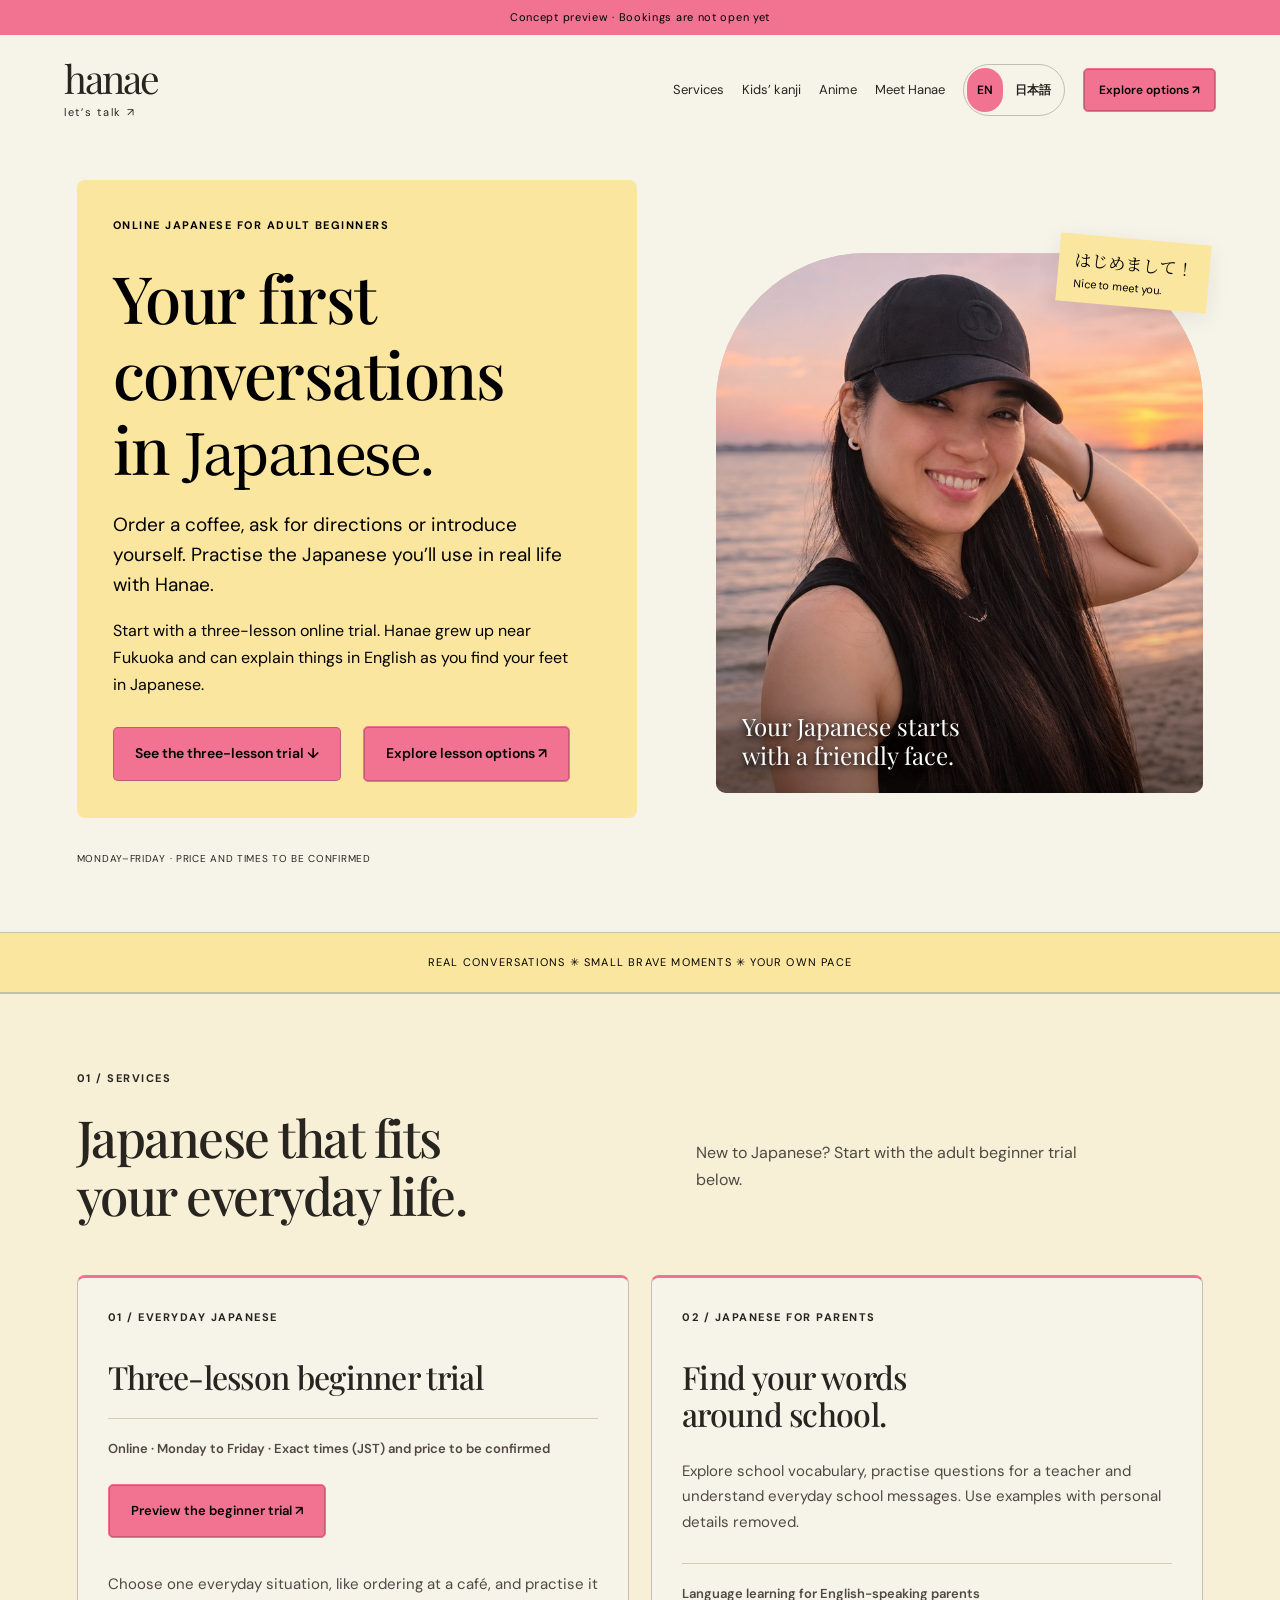
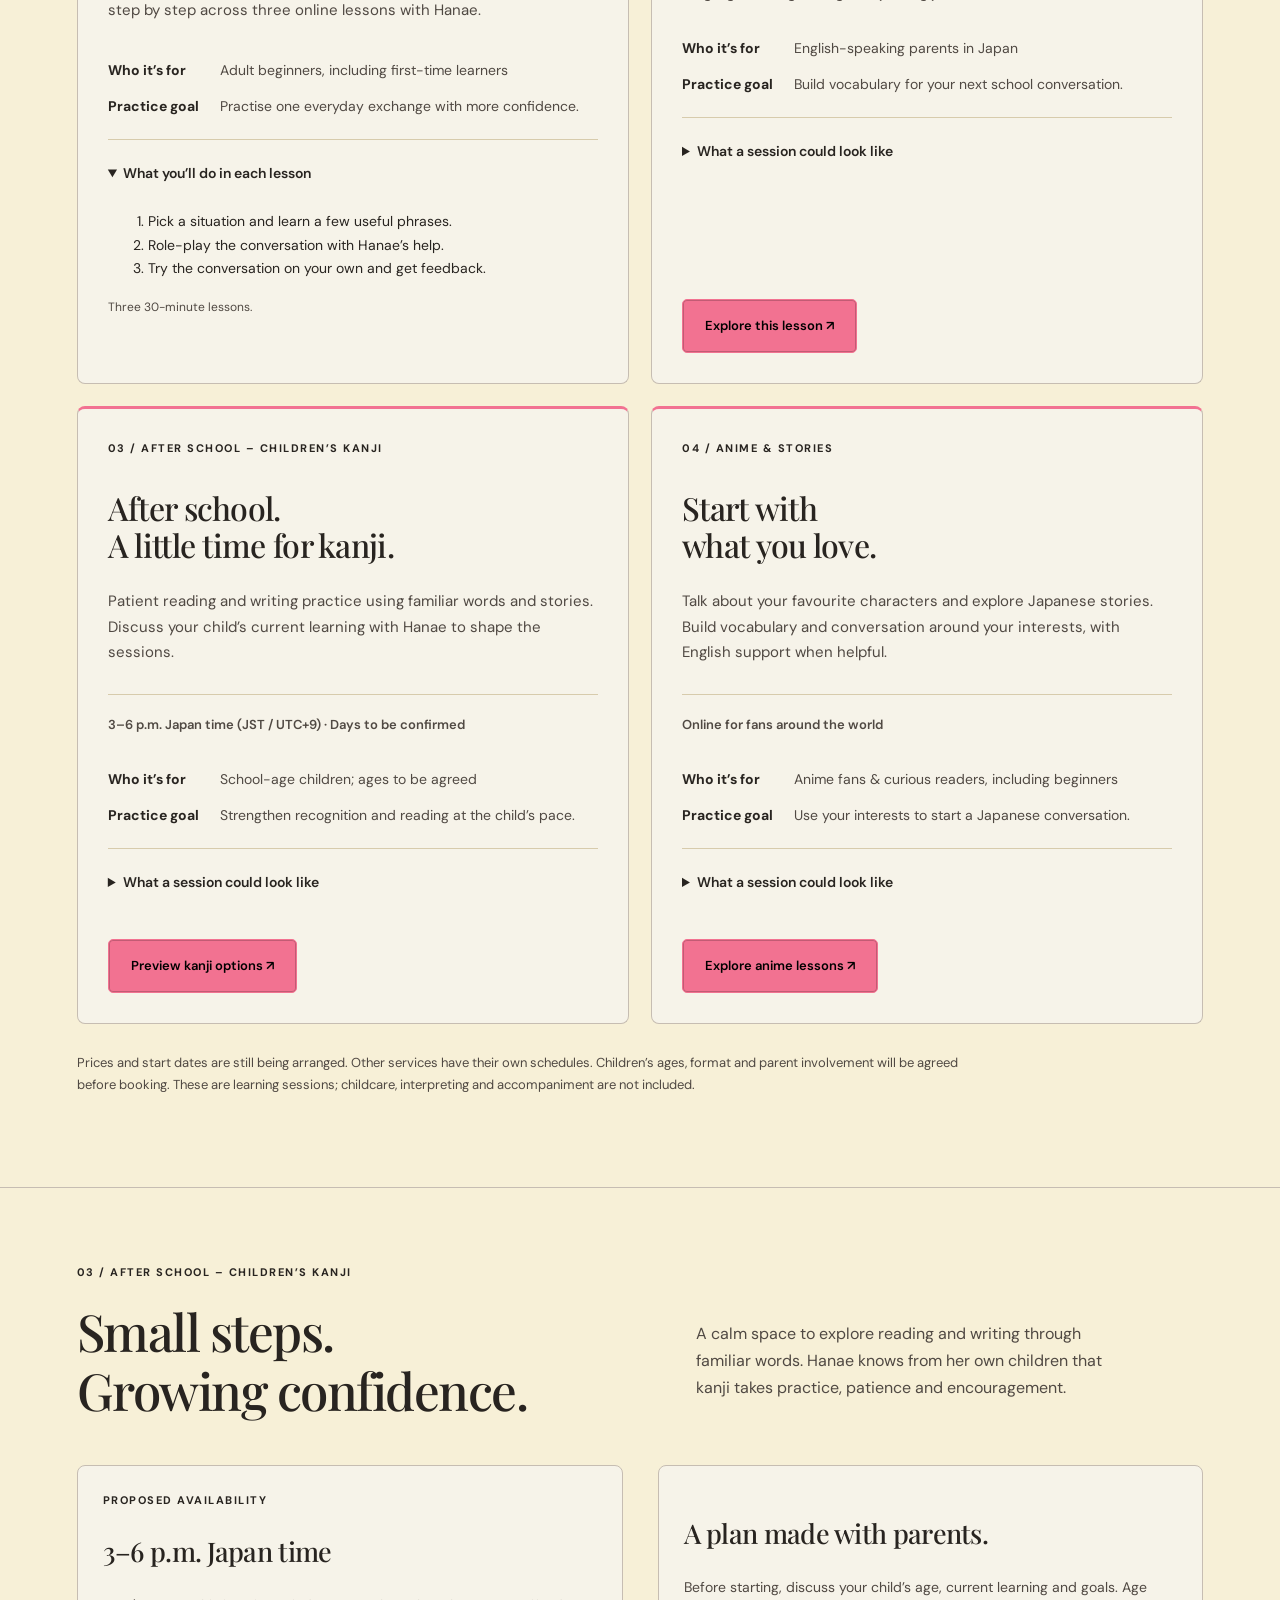
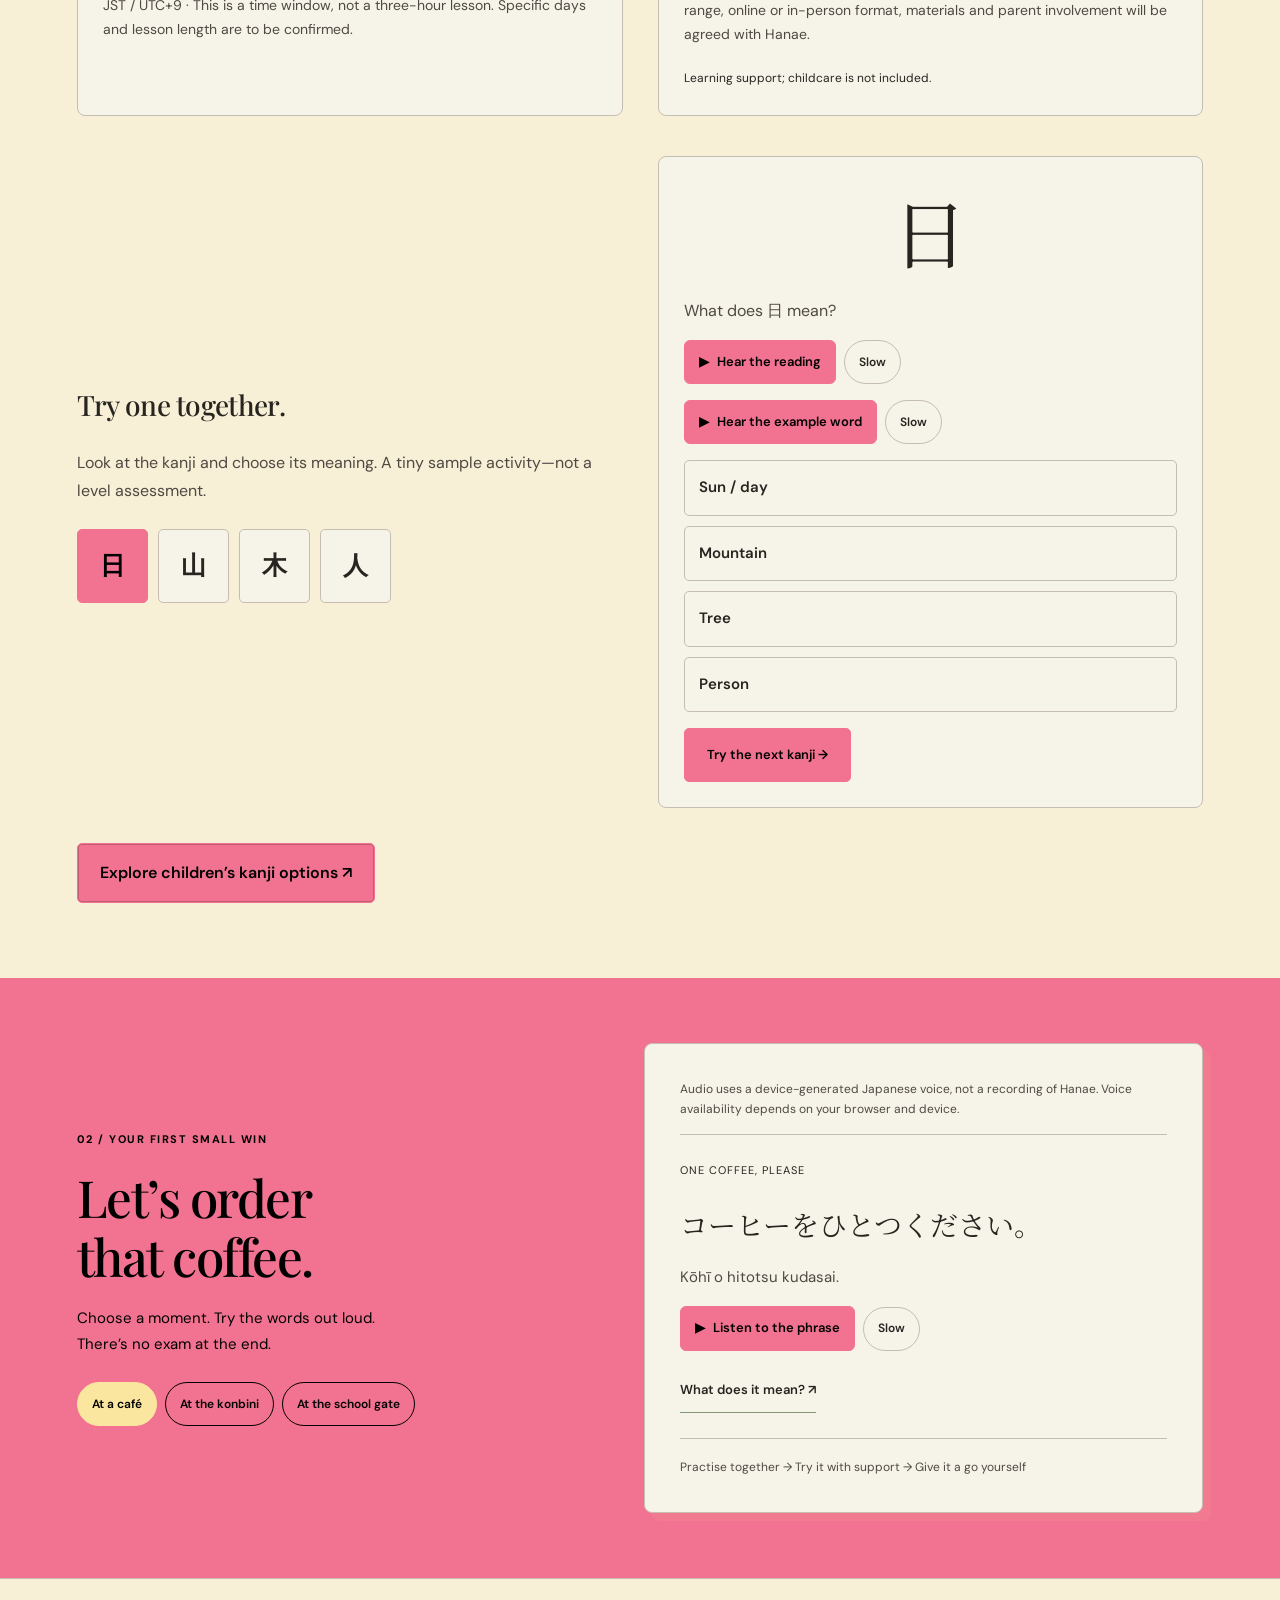
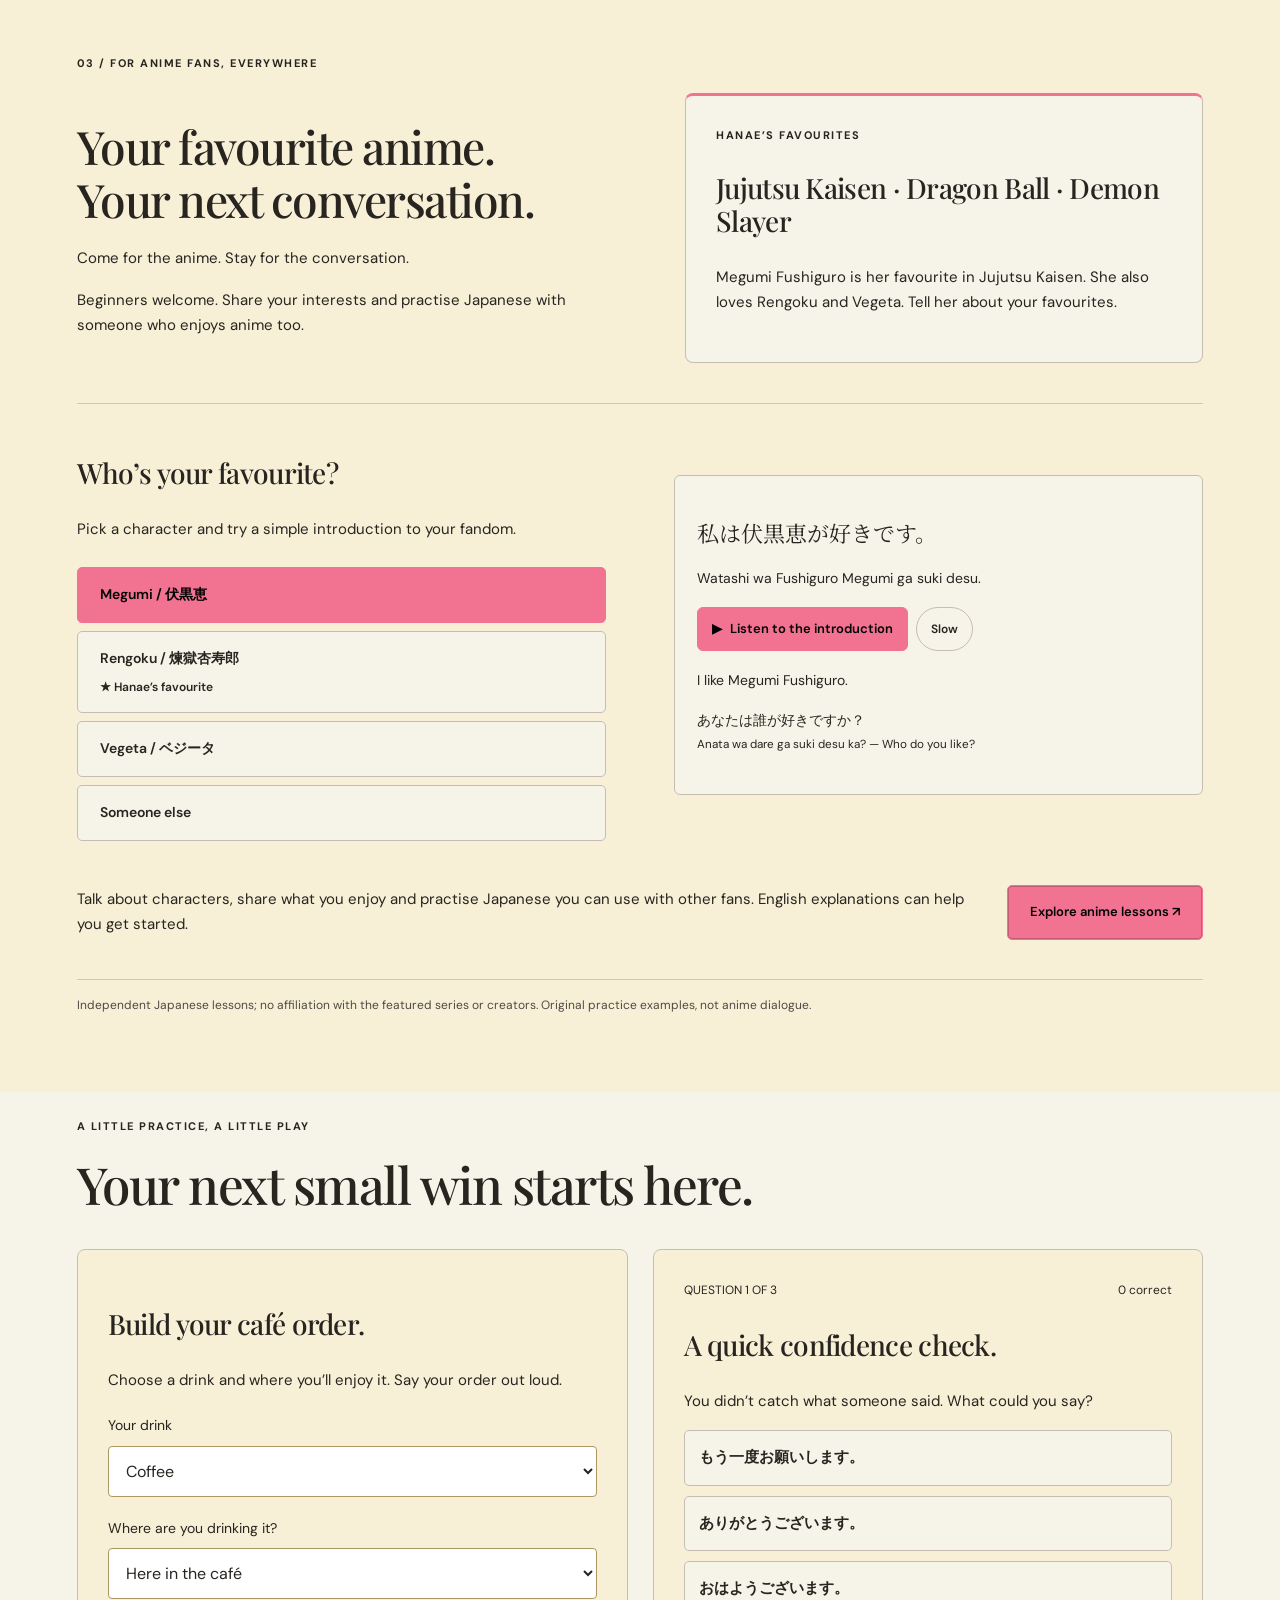
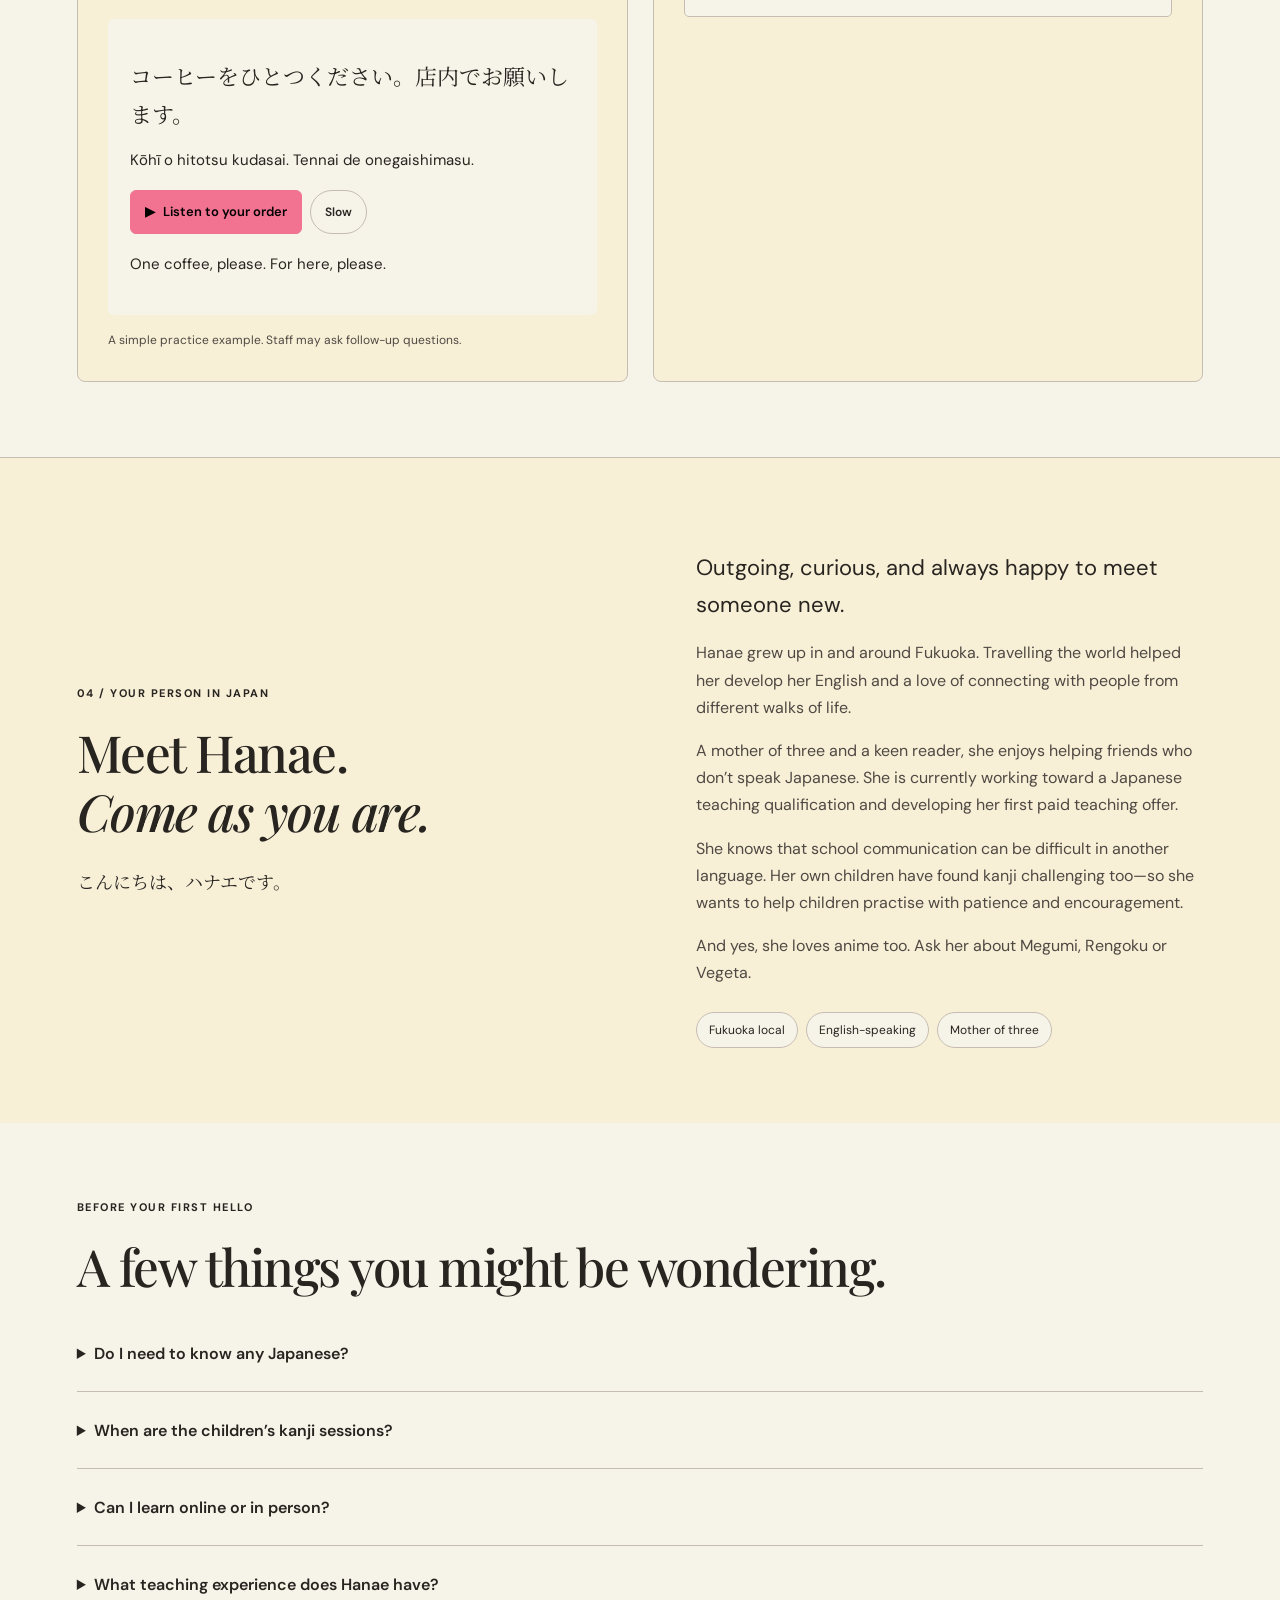
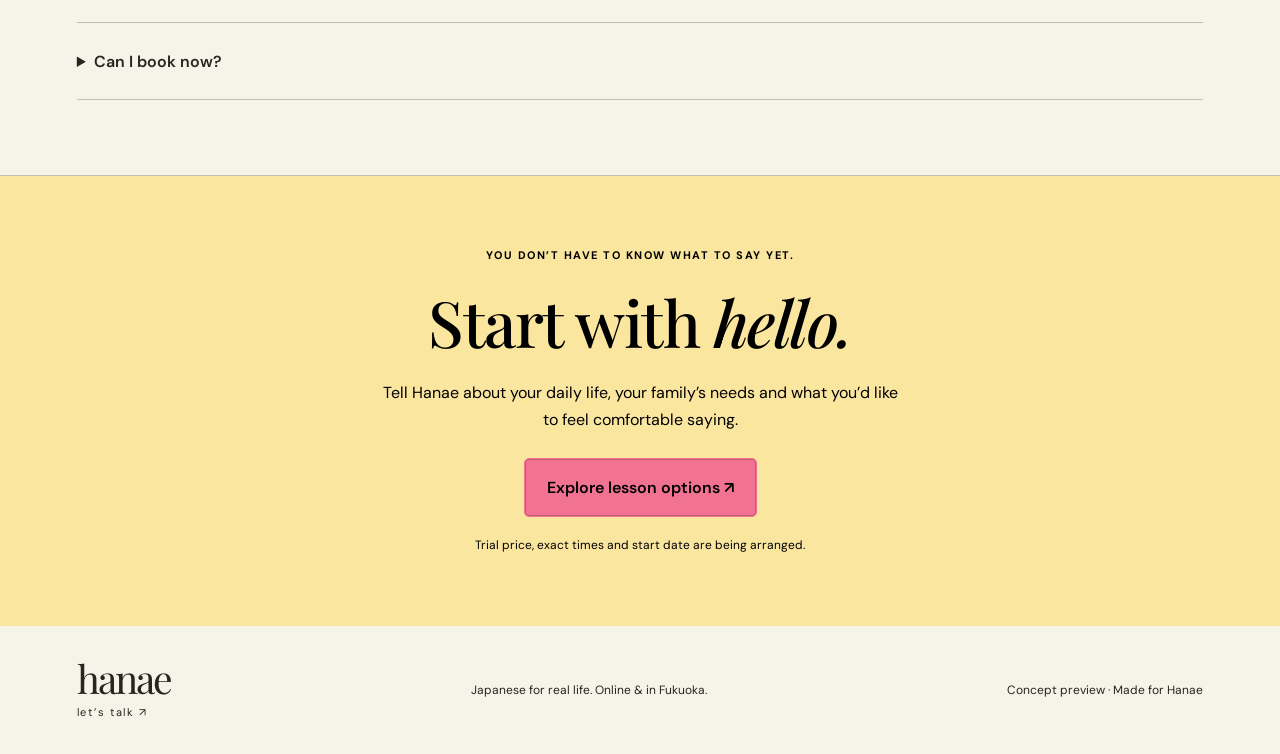
==== index.html @ d03d3067 "Apply Naples Yellow and Rose theme to homepage" ====
<!doctype html><html lang="en"><head><meta charset="UTF-8"><meta name="viewport" content="width=device-width,initial-scale=1"><meta name="description" content="Learn everyday Japanese online with Hanae. Start with a three-lesson trial for adult beginners, Monday to Friday."><title>Hanae, Let’s Talk — Japanese for real life</title><link rel="stylesheet" href="style.css?v=20261109-naples-rose"></head><body><a data-i18n="skip" href="#main" class="skip-link">Skip to content</a>
<div data-i18n="preview" class="preview">Concept preview · Bookings are not open yet</div>
<header id="top"><a class="brand" href="#">hanae<span>let’s talk ↗</span></a><nav aria-label="Main navigation"><button class="menu-toggle" id="menu-toggle" aria-expanded="false" aria-controls="mobile-menu"><span aria-hidden="true">☰</span><span data-i18n="menuLabel">Menu</span></button><a href="#services"><span data-i18n="navServices">Services</span></a><a href="#kanji"><span data-i18n="navKanji">Kids’ kanji</span></a><a href="#anime"><span data-i18n="menuAnime">Anime</span></a><a href="#meet"><span data-i18n="navMeet">Meet Hanae</span></a><div class="language-switch" role="group" aria-label="Website language / 表示言語"><button data-lang="en" lang="en" aria-pressed="true">EN</button><button data-lang="ja" lang="ja" aria-pressed="false">日本語</button></div><button class="small" data-meet><span data-i18n="helloButton">Say hello ↗</span></button></nav><nav id="mobile-menu" class="mobile-menu" aria-label="Mobile navigation / モバイルメニュー" hidden><a href="#services" data-i18n="navServices">Services</a><a href="#kanji" data-i18n="navKanji">Kids’ kanji</a><a href="#anime" data-i18n="menuAnime">Anime</a><a href="#meet" data-i18n="navMeet">Meet Hanae</a></nav></header>
<main id="main" tabindex="-1"><section class="hero"><div class="hero-copy"><div class="hero-panel"><div data-i18n="heroEyebrow" class="eyebrow">ONLINE JAPANESE FOR ADULT BEGINNERS</div><h1 data-i18n="heroTitle" >Your first conversations<br>in <em>Japanese.</em></h1><p data-i18n="heroLead" class="lead">Order a coffee, ask for directions or introduce yourself. Practise the Japanese you’ll use in real life with Hanae.</p><p data-i18n="heroBody" >Start with a three-lesson online trial. Hanae grew up near Fukuoka and can explain things in English as you find your feet in Japanese.</p><div class="actions"><a class="trial-link" href="#service-everyday" data-i18n="trialLink">See the three-lesson trial ↓</a><button data-meet><span data-i18n="meetButton">Meet Hanae ↗</span></button></div></div><div data-i18n="heroFoot" class="hero-foot">MONDAY–FRIDAY · PRICE AND TIMES TO BE CONFIRMED</div></div><div class="portrait"><img src="assets/hanae-portrait.jpg" width="750" height="1000" fetchpriority="high" decoding="async" alt="Hanae smiling on a beach at sunset"><span data-i18n="photoLabel" class="photo-label">Your Japanese starts<br>with a friendly face.</span><div class="hello">はじめまして！<small data-i18n="nice" >Nice to meet you.</small></div></div></section>
<div data-i18n="ribbon" class="ribbon">REAL CONVERSATIONS ✳ SMALL BRAVE MOMENTS ✳ YOUR OWN PACE</div>
<section class="section services" id="services"><div data-i18n="servicesEyebrow" class="eyebrow">01 / SERVICES</div><div class="section-top"><h2 data-i18n="servicesTitle" >Japanese that fits<br>your everyday life.</h2><p data-i18n="servicesIntro" >New to Japanese? Start with the adult beginner trial below.</p></div><div class="service-grid"><article class="service-card" id="service-everyday"><div data-i18n="everydayEy" class="eyebrow">01 / EVERYDAY JAPANESE</div><h3 data-i18n="everydayTitle" >Three-lesson beginner trial</h3><div data-i18n="everydayMeta" class="service-meta">Online · Monday to Friday · Exact times (JST) and price to be confirmed</div><button data-meet data-goal="Beginner trial"><span data-i18n="everydayCta">Preview the beginner trial ↗</span></button><p data-i18n="everydayBody" >Choose one everyday situation, like ordering at a café, and practise it step by step across three online lessons with Hanae.</p><dl class="service-facts"><div><dt><span data-i18n="whoLabeleveryday" >Who it’s for</span></dt><dd><span data-i18n="whoeveryday" >Adult beginners, including first-time learners</span></dd></div><div><dt><span data-i18n="outcomeLabeleveryday" >Practice goal</span></dt><dd><span data-i18n="outcomeeveryday" >Practise one everyday exchange with more confidence.</span></dd></div></dl><details class="session-details" open><summary data-i18n="sessionLabeleveryday" >What you’ll do in each lesson</summary><ol><li data-i18n="trialStep1">Pick a situation and learn a few useful phrases.</li><li data-i18n="trialStep2">Role-play the conversation with Hanae’s help.</li><li data-i18n="trialStep3">Try the conversation on your own and get feedback.</li></ol><small data-i18n="durationeveryday" >Three 30-minute lessons.</small></details></article><article class="service-card" id="service-family"><div data-i18n="familyEy" class="eyebrow">02 / JAPANESE FOR PARENTS</div><h3 data-i18n="familyTitle" >Find your words<br>around school.</h3><p data-i18n="familyBody" >Explore school vocabulary, practise questions for a teacher and understand everyday school messages. Use examples with personal details removed.</p><div data-i18n="familyMeta" class="service-meta">Language learning for English-speaking parents</div><dl class="service-facts"><div><dt><span data-i18n="whoLabelfamily" >Who it’s for</span></dt><dd><span data-i18n="whofamily" >English-speaking parents in Japan</span></dd></div><div><dt><span data-i18n="outcomeLabelfamily" >Practice goal</span></dt><dd><span data-i18n="outcomefamily" >Build vocabulary for your next school conversation.</span></dd></div></dl><details class="session-details"><summary data-i18n="sessionLabelfamily" >What a session could look like</summary><p data-i18n="sessionfamily" >Explore a sample school message, practise a question and check understanding.</p><small data-i18n="durationfamily" >Length, price and format: to be confirmed.</small></details><button data-meet data-goal="Japanese as a parent"><span data-i18n="familyCta">Explore this with Hanae ↗</span></button></article><article class="service-card" id="service-kanji"><div data-i18n="kanjiEy" class="eyebrow">03 / AFTER SCHOOL – CHILDREN’S KANJI</div><h3 data-i18n="kanjiTitle" >After school.<br>A little time for kanji.</h3><p data-i18n="kanjiBody" >Patient reading and writing practice using familiar words and stories. Discuss your child’s current learning with Hanae to shape the sessions.</p><div data-i18n="kanjiMeta" class="service-meta">3–6 p.m. Japan time (JST / UTC+9) · Days to be confirmed</div><dl class="service-facts"><div><dt><span data-i18n="whoLabelkanji" >Who it’s for</span></dt><dd><span data-i18n="whokanji" >School-age children; ages to be agreed</span></dd></div><div><dt><span data-i18n="outcomeLabelkanji" >Practice goal</span></dt><dd><span data-i18n="outcomekanji" >Strengthen recognition and reading at the child’s pace.</span></dd></div></dl><details class="session-details"><summary data-i18n="sessionLabelkanji" >What a session could look like</summary><p data-i18n="sessionkanji" >Read a familiar word, practise a kanji and use it in a short activity.</p><small data-i18n="durationkanji" >Length, price and format: to be confirmed.</small></details><button data-meet data-goal="Kanji & stories for my child"><span data-i18n="kanjiCta">Ask about kanji sessions ↗</span></button></article><article class="service-card" id="service-anime"><div data-i18n="serviceAnimeEy" class="eyebrow">04 / ANIME & STORIES</div><h3 data-i18n="serviceAnimeTitle" >Start with<br>what you love.</h3><p data-i18n="serviceAnimeBody" >Talk about your favourite characters and explore Japanese stories. Build vocabulary and conversation around your interests, with English support when helpful.</p><div data-i18n="animeMeta" class="service-meta">Online for fans around the world</div><dl class="service-facts"><div><dt><span data-i18n="whoLabelanime" >Who it’s for</span></dt><dd><span data-i18n="whoanime" >Anime fans & curious readers, including beginners</span></dd></div><div><dt><span data-i18n="outcomeLabelanime" >Practice goal</span></dt><dd><span data-i18n="outcomeanime" >Use your interests to start a Japanese conversation.</span></dd></div></dl><details class="session-details"><summary data-i18n="sessionLabelanime" >What a session could look like</summary><p data-i18n="sessionanime" >Introduce a favourite character, learn useful words and ask a fan a question.</p><small data-i18n="durationanime" >Length, price and format: to be confirmed.</small></details><button data-meet data-goal="Anime & fan conversations"><span data-i18n="serviceAnimeCta">Explore this with Hanae ↗</span></button></article></div><p data-i18n="serviceNote" class="family-note">Prices and start dates are still being arranged. Other services have their own schedules. Children’s ages, format and parent involvement will be agreed before booking. These are learning sessions; childcare, interpreting and accompaniment are not included.</p></section>
<section class="section kanji-section" id="kanji"><div data-i18n="kanjiEy" class="eyebrow">03 / AFTER SCHOOL – CHILDREN’S KANJI</div><div class="section-top"><h2 data-i18n="kanjiHeading" >Small steps.<br>Growing confidence.</h2><p data-i18n="kanjiIntro" >A calm space to explore reading and writing through familiar words. Hanae knows from her own children that kanji takes practice, patience and encouragement.</p></div><div class="kanji-info"><div><div data-i18n="kanjiTimeLabel" class="eyebrow">PROPOSED AVAILABILITY</div><h3 data-i18n="kanjiTime" >3–6 p.m. Japan time</h3><p data-i18n="kanjiTimeNote" >JST / UTC+9 · This is a time window, not a three-hour lesson. Specific days and lesson length are to be confirmed.</p></div><div><h3 data-i18n="parentTitle" >A plan made with parents.</h3><p data-i18n="parentBody" >Before starting, discuss your child’s age, current learning and goals. Age range, online or in-person format, materials and parent involvement will be agreed with Hanae.</p><small data-i18n="childcareNote" >Learning support; childcare is not included.</small></div></div><div class="kanji-game"><div><h3 data-i18n="kanjiTry" >Try one together.</h3><p data-i18n="kanjiTryBody" >Look at the kanji and choose its meaning. A tiny sample activity—not a level assessment.</p><div class="kanji-characters" role="group" aria-label="Choose a kanji / 漢字を選ぶ"><button data-kanji="0" aria-pressed="true" lang="ja">日</button><button data-kanji="1" aria-pressed="false" lang="ja">山</button><button data-kanji="2" aria-pressed="false" lang="ja">木</button><button data-kanji="3" aria-pressed="false" lang="ja">人</button></div></div><div class="kanji-challenge"><div id="kanji-symbol" lang="ja" aria-hidden="true">日</div><p id="kanji-prompt"></p><div class="audio-player" data-player="kanji"><div class="audio-actions"><button type="button" class="listen-button" data-speech="kanji" aria-pressed="false"><span aria-hidden="true">▶</span> <span data-i18n="listenkanji" >Hear the reading</span></button><button type="button" class="slow-button" data-slow="kanji" aria-pressed="false"><span data-i18n="slowkanji" >Slow</span></button></div><p class="audio-status" role="status" aria-live="polite"></p></div><div class="audio-player" data-player="example"><div class="audio-actions"><button type="button" class="listen-button" data-speech="example" aria-pressed="false"><span aria-hidden="true">▶</span> <span data-i18n="listenexample" >Hear the example word</span></button><button type="button" class="slow-button" data-slow="example" aria-pressed="false"><span data-i18n="slowexample" >Slow</span></button></div><p class="audio-status" role="status" aria-live="polite"></p></div><div id="kanji-options" class="quiz-options"></div><p id="kanji-feedback" role="status" aria-live="polite"></p><button id="kanji-next" type="button"></button></div></div><button data-meet data-goal="Kanji & stories for my child"><span data-i18n="kanjiExplore" >Explore children’s kanji options ↗</span></button></section><section class="practice" id="practice"><div><div data-i18n="practiceEy" class="eyebrow">02 / YOUR FIRST SMALL WIN</div><h2 data-i18n="practiceTitle" >Let’s order<br>that coffee.</h2><p data-i18n="practiceBody" >Choose a moment. Try the words out loud.<br>There’s no exam at the end.</p><div class="tabs" role="group" aria-label="Practice situation / 練習する場面"><button data-scene="coffee" class="active" aria-pressed="true"><span data-i18n="scenecoffee">At a café</span></button><button data-scene="store" class="" aria-pressed="false"><span data-i18n="scenestore">At the konbini</span></button><button data-scene="school" class="" aria-pressed="false"><span data-i18n="sceneschool">At the school gate</span></button></div></div><div class="phrase"><p data-i18n="audioNote" class="audio-note">Audio uses a device-generated Japanese voice, not a recording of Hanae. Voice availability depends on your browser and device.</p><span id="phrase-label" class="phrase-label"></span><p id="japanese" lang="ja"></p><p id="romaji"></p><div class="audio-player" data-player="phrase"><div class="audio-actions"><button type="button" class="listen-button" data-speech="phrase" aria-pressed="false"><span aria-hidden="true">▶</span> <span data-i18n="listenphrase" >Listen to the phrase</span></button><button type="button" class="slow-button" data-slow="phrase" aria-pressed="false"><span data-i18n="slowphrase" >Slow</span></button></div><p class="audio-status" role="status" aria-live="polite"></p></div><button id="reveal"></button><p id="translation" hidden></p><div data-i18n="practiceSteps" class="phrase-note">Practise together → Try it with support → Give it a go yourself</div></div></section>
<section class="section anime" id="anime"><div data-i18n="animeEy" class="eyebrow">03 / FOR ANIME FANS, EVERYWHERE</div><div class="anime-intro"><div><h2 data-i18n="animeTitle" >Your favourite anime.<br>Your next conversation.</h2><p data-i18n="animeLead" class="large">Come for the anime. Stay for the conversation.</p><p data-i18n="animeIntro" >Beginners welcome. Share your interests and practise Japanese with someone who enjoys anime too.</p></div><div class="anime-note"><div data-i18n="favesEy" class="eyebrow">HANAE’S FAVOURITES</div><h3 data-i18n="series" >Jujutsu Kaisen · Dragon Ball · Demon Slayer</h3><p data-i18n="favesBody" >Megumi Fushiguro is her favourite in Jujutsu Kaisen. She also loves Rengoku and Vegeta. Tell her about your favourites.</p></div></div><div class="anime-practice"><div><h3 data-i18n="who" >Who’s your favourite?</h3><p data-i18n="pick" >Pick a character and try a simple introduction to your fandom.</p><div class="choice-row" role="group" aria-label="Favourite character / 好きなキャラクター"><button data-character="megumi" aria-pressed="true"><span data-i18n="charmegumi">Megumi / 伏黒恵</span></button><button data-character="rengoku" aria-pressed="false"><span data-i18n="charrengoku">Rengoku / 煉獄杏寿郎</span><span data-i18n="badge" class="favourite-badge">★ Hanae’s favourite</span></button><button data-character="vegeta" aria-pressed="false"><span data-i18n="charvegeta">Vegeta / ベジータ</span></button><button data-character="other" aria-pressed="false"><span data-i18n="charother">Someone else</span></button></div></div><div class="order-output" aria-live="polite"><p id="fan-ja" lang="ja"></p><p id="fan-romaji"></p><div class="audio-player" data-player="fan"><div class="audio-actions"><button type="button" class="listen-button" data-speech="fan" aria-pressed="false"><span aria-hidden="true">▶</span> <span data-i18n="listenfan" >Listen to the introduction</span></button><button type="button" class="slow-button" data-slow="fan" aria-pressed="false"><span data-i18n="slowfan" >Slow</span></button></div><p class="audio-status" role="status" aria-live="polite"></p></div><p id="fan-en"></p><p data-i18n="fanQuestion" >あなたは誰が好きですか？<br><small>Anata wa dare ga suki desu ka? — Who do you like?</small></p></div></div><div class="anime-bottom"><p data-i18n="animeBody" >Talk about characters, share what you enjoy and practise Japanese you can use with other fans. English explanations can help you get started.</p><button data-meet data-goal="Anime & fan conversations"><span data-i18n="animeCta">Talk anime with Hanae ↗</span></button></div><small data-i18n="animeNote" class="anime-disclaimer">Independent Japanese lessons; no affiliation with the featured series or creators. Original practice examples, not anime dialogue.</small></section>
<section class="section playground"><div data-i18n="playEy" class="eyebrow">A LITTLE PRACTICE, A LITTLE PLAY</div><h2 data-i18n="playTitle" >Your next small win starts here.</h2><div class="format-grid"><article><h3 data-i18n="orderTitle" >Build your café order.</h3><p data-i18n="orderBody" >Choose a drink and where you’ll enjoy it. Say your order out loud.</p><label><span data-i18n="drinkLabel">Your drink</span><select id="drink"><option value="coffee" data-i18n="coffee">Coffee</option><option value="tea" data-i18n="tea">Black tea</option></select></label><label><span data-i18n="placeLabel">Where are you drinking it?</span><select id="place"><option value="here" data-i18n="here">Here in the café</option><option value="away" data-i18n="away">Taking it with me</option></select></label><div class="order-output" aria-live="polite"><p id="order-ja" lang="ja"></p><p id="order-romaji"></p><div class="audio-player" data-player="order"><div class="audio-actions"><button type="button" class="listen-button" data-speech="order" aria-pressed="false"><span aria-hidden="true">▶</span> <span data-i18n="listenorder" >Listen to your order</span></button><button type="button" class="slow-button" data-slow="order" aria-pressed="false"><span data-i18n="sloworder" >Slow</span></button></div><p class="audio-status" role="status" aria-live="polite"></p></div><p id="order-en"></p></div><small data-i18n="orderNote" >A simple practice example. Staff may ask follow-up questions.</small></article><article><div class="quiz-top"><span id="quiz-progress"></span><span id="quiz-score"></span></div><h3 data-i18n="quizTitle" >A quick confidence check.</h3><p id="quiz-question"></p><div id="quiz-options" class="quiz-options"></div><p id="quiz-feedback" aria-live="polite"></p><div id="quiz-audio" hidden><div class="audio-player" data-player="quiz"><div class="audio-actions"><button type="button" class="listen-button" data-speech="quiz" aria-pressed="false"><span aria-hidden="true">▶</span> <span data-i18n="listenquiz" >Listen to the answer</span></button><button type="button" class="slow-button" data-slow="quiz" aria-pressed="false"><span data-i18n="slowquiz" >Slow</span></button></div><p class="audio-status" role="status" aria-live="polite"></p></div></div><button id="quiz-next" hidden></button></article></div></section>
<section class="section about" id="meet"><div><div data-i18n="aboutEy" class="eyebrow">04 / YOUR PERSON IN JAPAN</div><h2 data-i18n="aboutTitle" >Meet Hanae.<br><em>Come as you are.</em></h2><span class="signature">こんにちは、ハナエです。</span></div><div><p data-i18n="aboutLead" class="large">Outgoing, curious, and always happy to meet someone new.</p><p data-i18n="about1" >Hanae grew up in and around Fukuoka. Travelling the world helped her develop her English and a love of connecting with people from different walks of life.</p><p data-i18n="about2" >A mother of three and a keen reader, she enjoys helping friends who don’t speak Japanese. She is currently working toward a Japanese teaching qualification and developing her first paid teaching offer.</p><p data-i18n="about3" >She knows that school communication can be difficult in another language. Her own children have found kanji challenging too—so she wants to help children practise with patience and encouragement.</p><p data-i18n="about4" >And yes, she loves anime too. Ask her about Megumi, Rengoku or Vegeta.</p><div class="about-tags"><span data-i18n="local" >Fukuoka local</span><span data-i18n="english" >English-speaking</span><span data-i18n="mother" >Mother of three</span></div></div></section>
<section class="section faq"><div data-i18n="faqEy" class="eyebrow">BEFORE YOUR FIRST HELLO</div><h2 data-i18n="faqTitle" >A few things you might be wondering.</h2><details><summary data-i18n="faqQ0" >Do I need to know any Japanese?</summary><p data-i18n="faqA0" >Beginner sessions start with simple, useful phrases. Tell Hanae where you’re starting during your introduction.</p></details><details><summary data-i18n="faqQ1" >When are the children’s kanji sessions?</summary><p data-i18n="faqA1" >The planned time window is 3–6 p.m. Japan time (JST / UTC+9). This is an availability window, not a three-hour lesson. Days, session lengths, ages, format and parent involvement will be confirmed before booking.</p></details><details><summary data-i18n="faqQ2" >Can I learn online or in person?</summary><p data-i18n="faqA2" >Online lessons and in-person practice in Fukuoka are part of the offer being developed. Locations and service-specific formats are to be agreed.</p></details><details><summary data-i18n="faqQ3" >What teaching experience does Hanae have?</summary><p data-i18n="faqA3" >Hanae informally helps friends learn Japanese and is studying toward a Japanese teaching qualification. She is preparing her first paid teaching offer.</p></details><details><summary data-i18n="faqQ4" >Can I book now?</summary><p data-i18n="faqA4" >This is a concept preview. Prices and start dates are not final. Introduction buttons demonstrate the flow without sending a message or booking.</p></details></section><section class="final-cta"><div data-i18n="ctaEy" class="eyebrow">YOU DON’T HAVE TO KNOW WHAT TO SAY YET.</div><h2 data-i18n="ctaTitle" >Start with <em>hello.</em></h2><p data-i18n="ctaBody" >Tell Hanae about your daily life, your family’s needs and what you’d like to feel comfortable saying.</p><button data-meet><span data-i18n="ctaMeet">Let’s meet Hanae ↗</span></button><small data-i18n="ctaNote" >Trial price, exact times and start date are being arranged.</small></section></main><footer><a class="brand" href="#">hanae<span>let’s talk ↗</span></a><p data-i18n="footerBody" >Japanese for real life. Online & in Fukuoka.</p><span data-i18n="footerNote" >Concept preview · Made for Hanae</span></footer><a class="back-top" href="#top" hidden><span data-i18n="backTop" >↑ Back to top</span></a>
<dialog id="booking"><button id="close" aria-label="Close / 閉じる">×</button><div data-i18n="bookingEy" class="eyebrow">A FIRST HELLO</div><h2 data-i18n="bookingTitle" >Meet Hanae.</h2><p data-i18n="bookingBody" >This is a preview of the introduction flow. No booking or message will be sent.</p><form id="intro"><label><span data-i18n="modeLabel">How would you like to meet?</span><select id="mode"><option value="Online" data-i18n="online">Online</option><option value="In Fukuoka" data-i18n="fukuoka">In Fukuoka</option></select></label><label><span data-i18n="goalLabel">What brings you here?</span><select id="goal"><option value="Beginner trial" data-i18n="goalTrial">Three-lesson beginner trial</option><option value="Everyday life in Japan" data-i18n="goal0">Everyday life in Japan</option><option value="Japanese as a parent" data-i18n="goal1">Japanese as a parent</option><option value="Kanji &amp; stories for my child" data-i18n="goal2">Kanji &amp; stories for my child</option><option value="A trip to Japan" data-i18n="goal3">A trip to Japan</option><option value="Anime &amp; fan conversations" data-i18n="goal4">Anime &amp; fan conversations</option><option value="Something else" data-i18n="goal5">Something else</option></select></label><p data-i18n="trialBooking" id="trial-booking-note" hidden>Three 30-minute online lessons, Monday to Friday. Exact times (JST) and price to be confirmed.</p><p data-i18n="kanjiBooking" id="kanji-booking-note" hidden>Children’s kanji: 3–6 p.m. Japan time. Days and session arrangements to be confirmed.</p><button type="submit"><span data-i18n="submit">Preview my introduction ↗</span></button></form><div id="result" hidden role="status"></div><small data-i18n="bookingNote" >Bookings will open after Hanae confirms the details and availability.</small></dialog><script src="app.js?v=20261109-ja-trial-heading"></script></body></html>
---- style.css ----
@import url('https://fonts.googleapis.com/css2?family=DM+Sans:wght@400;500;600;700&family=Noto+Serif+JP:wght@500&family=Playfair+Display:ital,wght@0,500;0,600;1,500&display=swap');
:root{--cream:#fffdf7;--ink:#2d2c26;--green:#4b432a;--lime:#f4df94;--line:#ddd5c0;--muted:#615d50}*{box-sizing:border-box}html{scroll-behavior:smooth;scroll-padding-top:30px}body{margin:0;background:var(--cream);color:var(--ink);font:16px/1.7 'DM Sans',sans-serif}a{color:inherit;text-decoration:none}button,select{font:inherit}button,a,select{-webkit-tap-highlight-color:transparent}button{cursor:pointer;border:0;background:var(--green);color:#fff;padding:15px 22px;border-radius:5px;font-weight:600;min-height:44px}button:hover{filter:brightness(1.08)}button:disabled{cursor:default;filter:none}button:focus-visible,a:focus-visible,select:focus-visible,summary:focus-visible,[tabindex]:focus-visible{outline:3px solid #8b5315;outline-offset:5px}.skip-link{position:fixed;top:8px;left:10px;background:var(--green);color:#fff;padding:12px 18px;z-index:100;transform:translateY(-150%)}.skip-link:focus{transform:none}.preview{text-align:center;font-size:11px;background:var(--green);color:var(--cream);padding:8px 12px;letter-spacing:.5px}header{max-width:1400px;margin:auto;padding:26px 5%;display:flex;align-items:center;justify-content:space-between;gap:24px}.brand{font-family:'Playfair Display',serif;font-size:39px;line-height:.9;letter-spacing:-2px;flex-shrink:0}.brand span{display:block;font:11px 'DM Sans',sans-serif;letter-spacing:1.7px;margin-top:9px}nav{display:flex;align-items:center;gap:18px;font-size:13px}nav>a{padding:10px 0}header a[aria-current=location]{color:var(--green);text-decoration:underline;text-underline-offset:7px;text-decoration-thickness:2px}.small{font-size:12px;padding:10px 15px}.language-switch{display:flex;gap:2px;border:1px solid #b5a67b;border-radius:30px;padding:3px;flex-shrink:0}.language-switch button{background:transparent;color:var(--ink);border-radius:24px;font-size:12px;padding:8px 10px}.language-switch button[aria-pressed=true]{background:var(--green);color:white}.menu-toggle,.mobile-menu{display:none}.mobile-menu[hidden],[hidden]{display:none!important}.hero{max-width:1400px;margin:auto;padding:35px 6% 65px;display:grid;grid-template-columns:1.15fr 1fr;gap:7%;align-items:center}.eyebrow{font-size:11px;font-weight:700;letter-spacing:1.5px}h1,h2,h3{font-family:'Playfair Display',serif;font-weight:500;line-height:1.15;letter-spacing:-1.5px}h1{font-size:clamp(44px,5.1vw,76px);margin:25px 0}h1 em{font-family:'Noto Serif JP',serif;font-style:normal;font-size:.87em}h2{font-size:clamp(36px,4vw,54px);margin:20px 0}h3{font-size:28px;letter-spacing:-.7px}p{margin:16px 0}.hero-panel>p{max-width:460px;color:var(--muted)}.hero-copy .lead{font-size:19px;color:var(--ink);line-height:1.6}.actions{display:flex;flex-wrap:wrap;align-items:center;gap:22px;margin:28px 0}.actions button{font-size:14px}.actions a{font-size:13px;border-bottom:1px solid #a08b51;padding:10px 0}.hero-foot{font-size:10px;letter-spacing:.7px;margin-top:32px}.portrait{height:540px;position:relative;border-radius:150px 150px 10px 10px;background:#c9c6b8}.portrait img{width:100%;height:100%;object-fit:cover;object-position:center 44%;border-radius:inherit}.photo-label{position:absolute;bottom:24px;left:26px;right:15px;color:white;font:24px/1.2 'Playfair Display',serif;text-shadow:0 2px 6px #000,0 0 16px #0009}.portrait:after{content:'';position:absolute;inset:65% 0 0;border-radius:0 0 10px 10px;background:linear-gradient(transparent,#0006);pointer-events:none}.photo-label{z-index:1}.portrait .hello{position:absolute;z-index:2;top:60%;right:12px;background:var(--lime);padding:12px 16px;transform:rotate(-3deg);font:17px 'Noto Serif JP',serif;box-shadow:0 5px 15px #302c2012}.hello small{display:block;font:11px 'DM Sans',sans-serif;margin-top:5px}.ribbon{text-align:center;background:var(--lime);padding:20px 5%;font-size:11px;letter-spacing:1.2px}.section{max-width:1400px;padding:75px 6%;margin:auto}.section-top{display:grid;grid-template-columns:1fr 1fr;gap:10%;align-items:center}.section-top>p{max-width:430px;color:var(--muted)}.service-grid{display:grid;grid-template-columns:1fr 1fr;gap:22px;margin-top:30px}.service-card{padding:30px;background:#f5f0df;border-radius:8px;display:flex;flex-direction:column;align-items:flex-start}.service-card>p{font-size:15px;color:var(--muted)}.service-card h3{font-size:32px;margin-bottom:10px}.service-meta{font-size:13px;font-weight:600;line-height:1.8;border-top:1px solid #d7cbac;padding-top:18px;margin:12px 0;width:100%}.service-card>button{font-size:13px;margin-top:auto}.service-facts{font-size:14px;margin:8px 0 20px;width:100%}.service-facts>div{display:grid;grid-template-columns:100px 1fr;gap:12px;margin-top:12px}.service-facts dt{font-weight:700}.service-facts dd{margin:0;color:var(--muted)}.session-details{width:100%;border-top:1px solid #d7cbac;padding:12px 0;margin-bottom:22px;font-size:14px}.session-details p{color:var(--muted)}summary{cursor:pointer;min-height:44px;align-content:center;font-weight:600}.session-details small{font-size:12px;color:var(--muted)}#service-kanji{border:1px solid #b49a56;background:#f6edcc}.family-note{font-size:13px;color:var(--muted);max-width:900px;margin-top:28px}.kanji-section{background:#f5f0df;border-top:1px solid var(--line)}.kanji-info{display:grid;grid-template-columns:1fr 1fr;gap:35px;margin:25px 0 40px}.kanji-info>div{padding:25px;background:var(--cream);border-radius:8px}.kanji-info p{font-size:14px;color:var(--muted)}.kanji-info h3{font-size:27px}.kanji-info small{font-size:12px}.kanji-game{display:grid;grid-template-columns:1fr 1fr;gap:35px;align-items:center;margin-bottom:35px}.kanji-game p{color:var(--muted)}.kanji-characters{display:flex;flex-wrap:wrap;gap:10px;margin-top:25px}.kanji-characters button{background:var(--cream);color:var(--ink);border:1px solid #ad9761;font-size:25px;min-width:60px}.kanji-characters button[aria-pressed=true]{background:var(--green);color:white}.kanji-challenge{padding:25px;background:var(--cream);border-radius:8px}#kanji-symbol{font:76px/1.3 'Noto Serif JP',serif;text-align:center}#kanji-feedback{font-size:14px}#kanji-next{font-size:13px}.practice{background:var(--green);color:var(--cream);padding:65px max(6%,calc((100vw - 1232px)/2));display:grid;grid-template-columns:1fr 1.2fr;gap:9%;align-items:center}.practice p{color:#e0e7dc;font-size:15px}.tabs{display:flex;flex-wrap:wrap;gap:8px;margin-top:25px}.tabs button{font-size:12px;padding:10px 14px;border:1px solid #c4b484;border-radius:30px}.tabs .active{background:var(--lime);color:var(--ink);border-color:var(--lime)}.phrase{background:var(--cream);color:var(--ink);padding:35px;border-radius:8px;box-shadow:9px 9px 0 #ffffff13}.phrase-label{font-size:11px;letter-spacing:1px}.phrase #japanese{font-family:'Noto Serif JP',serif;font-size:28px;color:var(--ink);line-height:1.8;margin-bottom:8px}.phrase #romaji{color:var(--muted)}.phrase button{background:transparent;color:var(--ink);padding:10px 0;border-bottom:1px solid #a08b51;font-size:13px}.phrase #translation{color:var(--ink)}.phrase-note{font-size:12px;border-top:1px solid var(--line);margin-top:25px;padding-top:18px;color:var(--muted)}.anime{background:#f5f0df;border-radius:14px;max-width:1232px;margin:60px auto}.anime-intro{display:grid;grid-template-columns:1fr 1fr;gap:8%;align-items:center;margin-top:20px}.anime h2{font-size:clamp(32px,3.6vw,50px)}.large{font-size:22px}.anime-note{background:var(--cream);padding:30px;border-radius:8px;border-top:5px solid #bd933b}.anime p{font-size:15px}.anime-practice{display:grid;grid-template-columns:1fr 1fr;gap:6%;margin-top:40px;border-top:1px solid #d5c8a5;padding-top:25px;align-items:center}.anime-practice .choice-row{display:grid;gap:8px;margin-top:25px}.choice-row button{background:var(--cream);color:var(--ink);border:1px solid #ad9761;text-align:left;font-size:14px}.choice-row button[aria-pressed=true]{background:var(--green);color:white}.favourite-badge{display:block;font-size:12px;margin-top:6px}.choice-row button[aria-pressed=true] .favourite-badge{color:var(--lime)}.order-output{background:var(--cream);padding:22px;border-radius:6px}.order-output p:first-child{font-family:'Noto Serif JP',serif;font-size:22px;color:var(--ink)}.order-output p{font-size:14px}.anime-bottom{display:flex;gap:30px;align-items:center;justify-content:space-between;margin-top:30px}.anime-bottom button{flex-shrink:0;font-size:13px}.anime-disclaimer{display:block;font-size:12px;line-height:1.8;color:var(--muted);border-top:1px solid #d5c8a5;margin-top:25px;padding-top:15px}.playground{padding-top:25px}.format-grid{display:grid;grid-template-columns:1fr 1fr;gap:25px;margin-top:35px}.format-grid article{background:#f5f0df;padding:30px;border-radius:8px}.format-grid p{font-size:15px}.format-grid small{display:block;font-size:12px;color:var(--muted);margin-top:15px}.quiz-top{display:flex;justify-content:space-between;font-size:12px}.quiz-options{display:grid;gap:10px}.quiz-options button{background:var(--cream);border:1px solid #ad9761;text-align:left;padding:14px;color:var(--ink);font-size:15px}.quiz-options button.correct{background:var(--lime);border-color:#8b7033}.quiz-options button.wrong{background:#f1d6c4;border-color:#a56039}#quiz-feedback{min-height:48px;font-size:14px}#quiz-next{font-size:13px}.about{display:grid;grid-template-columns:1fr 1fr;gap:10%;align-items:center}.about p{color:var(--muted)}.about .large{color:var(--ink)}.signature{font-family:'Noto Serif JP',serif;font-size:18px;display:block;margin-top:25px}.about-tags{display:flex;flex-wrap:wrap;gap:8px;margin-top:25px}.about-tags span{font-size:12px;background:#f1e7c6;padding:7px 12px;border-radius:30px}.faq details{border-bottom:1px solid var(--line);padding:16px 0}.faq details p{max-width:800px;color:var(--muted)}.final-cta{text-align:center;background:var(--lime);padding:70px 24px}.final-cta h2{font-size:64px}.final-cta p{max-width:520px;margin:0 auto 25px}.final-cta small{display:block;font-size:12px;margin-top:18px}footer{display:flex;align-items:center;justify-content:space-between;padding:35px 6%;gap:20px}footer p,footer>span{font-size:12px}.back-top{position:fixed;bottom:18px;right:18px;z-index:25;background:var(--green);color:#fff;padding:11px 16px;border-radius:30px;font-size:12px;box-shadow:0 3px 15px #0002;min-height:44px}.back-top[hidden]{display:none}dialog{border:0;border-radius:10px;padding:36px;max-width:490px;width:calc(100% - 32px);max-height:90dvh;overflow:auto;background:var(--cream);color:var(--ink)}dialog::backdrop{background:#2d2c26aa}dialog h2{font-size:38px}dialog p{font-size:14px}dialog small{display:block;font-size:12px;margin-top:22px}#close{position:absolute;right:10px;top:6px;padding:2px 12px;background:transparent;color:var(--ink);font-size:28px}label{display:block;font-size:14px;margin:20px 0}select{display:block;width:100%;padding:13px;margin-top:8px;background:white;border:1px solid #ad9761;border-radius:4px;font-size:16px;color:var(--ink)}#result,#kanji-booking-note{padding:18px;background:#f6edcc;border-radius:5px;margin-top:18px;font-size:14px}html[lang=ja] body{font-family:'DM Sans','Hiragino Kaku Gothic ProN','Yu Gothic',sans-serif}html[lang=ja] h1,html[lang=ja] h2,html[lang=ja] h3{font-family:'Noto Serif JP',serif;letter-spacing:0;line-height:1.55}html[lang=ja] h1{font-size:clamp(38px,4.2vw,58px)}html[lang=ja] h2{font-size:clamp(28px,3.4vw,44px)}html[lang=ja] h3{font-size:25px}html[lang=ja] .eyebrow{letter-spacing:1px}
@media(max-width:1050px){nav>a,nav>.small{display:none}.menu-toggle{display:flex;align-items:center;gap:7px;padding:8px 10px;min-height:44px;background:transparent;color:var(--ink);border:1px solid #ad9761;font-size:12px;order:2}.menu-toggle[aria-expanded=true]{background:var(--green);color:white}header{position:sticky;top:0;z-index:30;background:var(--cream);padding:16px 5%;flex-wrap:wrap;border-bottom:1px solid var(--line)}header>nav{margin-left:auto;gap:8px}header .mobile-menu{display:grid;width:100%;gap:0;flex-basis:100%;margin:10px 0 0;padding-top:8px;border-top:1px solid var(--line)}header .mobile-menu a{display:block;padding:12px 10px;min-height:48px;font-size:15px;border-bottom:1px solid var(--line)}header .mobile-menu a:last-child{border-bottom:0}html{scroll-padding-top:110px}.brand{font-size:33px}.language-switch button{padding:7px 9px}}
@media(min-width:1051px){.mobile-menu{display:none!important}}
@media(max-width:760px){.hero{grid-template-columns:1fr;padding-top:25px;gap:30px;padding-bottom:45px}h1{font-size:clamp(34px,10.2vw,48px);letter-spacing:-1.5px;line-height:1.18}h1 em{white-space:nowrap}.hero-copy .lead{font-size:18px}.hero-foot{font-size:10px;line-height:1.8}.portrait{height:440px;max-width:450px;width:95%;margin:0 auto}.portrait .hello{top:60%;right:10px;font-size:16px;padding:11px 14px}.photo-label{font-size:23px;left:22px}.ribbon{font-size:10px;line-height:2}.section{padding:55px 6%}.section-top,.about,.practice,.anime-intro,.anime-practice,.service-grid,.format-grid,.kanji-info,.kanji-game{grid-template-columns:1fr;gap:24px}.section-top>p{margin-top:0}.service-grid{margin-top:20px}.service-card{padding:24px}.service-card h3{font-size:30px}.service-facts>div{grid-template-columns:85px 1fr;gap:10px}.practice{padding:55px 6%}.phrase{padding:25px}.phrase #japanese{font-size:23px;overflow-wrap:anywhere}.anime{border-radius:0;margin:30px auto}.anime-note{padding:24px}.anime-bottom{display:block}.anime-bottom button{width:100%;margin-top:12px}.format-grid article{padding:24px}.kanji-info>div,.kanji-challenge{padding:22px}.kanji-info{margin:20px 0 30px}.kanji-game{margin-bottom:28px}.final-cta h2{font-size:50px}footer{flex-wrap:wrap;padding-bottom:80px}footer>span{width:100%}dialog{padding:30px 24px}html[lang=ja] .hero h1{font-size:38px}html[lang=ja] .final-cta h2{font-size:36px}}
@media(max-width:380px){header{gap:10px}.brand{font-size:29px}.language-switch button{padding:7px 8px}.menu-toggle{padding:8px;font-size:11px}.portrait{height:390px}.photo-label{font-size:21px}.portrait .hello{font-size:15px}.back-top{bottom:12px;right:10px}}
@media(prefers-reduced-motion:no-preference){.scroll-reveal{transition:opacity .55s ease,transform .55s cubic-bezier(.2,.7,.2,1)}.scroll-reveal.reveal-pending{opacity:0;transform:translateY(18px)}.scroll-reveal:focus-within{opacity:1;transform:none}button,a{transition:background-color .18s ease,color .18s ease,box-shadow .18s ease}.service-card:hover{box-shadow:0 10px 28px #2d2c2610}}
@media(prefers-reduced-motion:reduce){html{scroll-behavior:auto}.scroll-reveal,.scroll-reveal.reveal-pending{opacity:1;transform:none;transition:none!important}}

.audio-player{margin:14px 0 18px}.audio-actions{display:flex;flex-wrap:wrap;align-items:center;gap:8px}.audio-player .listen-button{display:inline-flex;align-items:center;gap:8px;background:var(--green);color:white;padding:10px 14px;border:1px solid var(--green);border-radius:6px;font-size:13px;min-height:44px}.audio-player .listen-button.is-playing{background:#f4df94;color:var(--ink)}.audio-player .slow-button{background:transparent;color:var(--ink);border:1px solid #ad9761;border-radius:25px;font-size:12px;padding:8px 14px;min-height:44px}.audio-player .slow-button[aria-pressed=true]{background:var(--lime);border-color:#8b7033}.audio-player .audio-status{font-size:12px;color:var(--muted);margin:8px 0 0;line-height:1.6}.audio-status:empty{display:none}.phrase .audio-note{font-size:12px;line-height:1.7;color:var(--muted);border-bottom:1px solid var(--line);padding-bottom:15px;margin:0 0 20px}.kanji-challenge .audio-player{margin:10px 0 16px}.audio-actions button:focus-visible{outline:3px solid #8b5315;outline-offset:4px}@media(max-width:480px){.audio-player .listen-button{font-size:12px;padding:10px 12px}.audio-player .slow-button{font-size:12px}.audio-actions{gap:7px}}

/* Greeting at the upper-right edge; kept small and outside the face area. */
.portrait .hello{top:-14px;bottom:auto;right:-6px;margin:0;transform:rotate(5deg);font-size:17px;padding:12px 16px}@media(max-width:760px){.hero{row-gap:48px}.portrait .hello{top:-18px;right:-4px;font-size:15px;padding:11px 14px}.portrait .hello small{font-size:11px}}@media(max-width:380px){.portrait .hello{font-size:14px;padding:10px 12px}}


/* Editorial yellow palette: warm ivory, restrained gold and charcoal. */
:root{--gold:#e1b649;--gold-deep:#987118;--paper:#fffdf7;--warm:#f7f2e3;--butter:#f5ebc8}body{background:var(--paper)}header{background:var(--paper)}.preview{background:#343329;color:#fffdf2;letter-spacing:.7px}.hero{background:var(--paper)}.ribbon{background:#f1dfaa;color:var(--ink);border-top:1px solid #deca92;border-bottom:1px solid #deca92}.portrait .hello{background:#f3da83;color:var(--ink);box-shadow:0 6px 22px #302c2014}.services{background:var(--warm);border-top:1px solid var(--line)}#services .service-card,#services #service-kanji{background:var(--paper);border:1px solid #ddd4bc;border-top:3px solid #d7b459;border-radius:8px;box-shadow:0 4px 15px #302c2005}.service-meta{color:#5e512f}.service-card .eyebrow{color:#6d561e}.kanji-section{background:var(--butter)}.kanji-info>div,.kanji-challenge{background:var(--paper);border:1px solid #dfd2a7}.practice{background:#343329;color:#fffdf2}.practice>div>p{color:#eee7d2}.practice .eyebrow{color:#efda94}.practice .tabs button{border-color:#b7a77e;background:transparent;color:#fffdf2}.practice .tabs button.active{background:#f2d77f;color:var(--ink);border-color:#f2d77f}.phrase{background:var(--paper);box-shadow:8px 8px 0 #f2d77f14;border:1px solid #e7ddc3}.phrase p,.phrase .audio-note,.phrase .audio-status{color:var(--muted)}.phrase #japanese{color:var(--ink)}#anime{background:#f7f3e7;border-radius:0;max-width:1400px;margin:0 auto;border-top:1px solid var(--line)}.anime-note,#anime .order-output{background:var(--paper);border:1px solid #ddd4bc}.anime-note{border-top:3px solid #d7b459}.playground{background:var(--paper)}.format-grid article{background:#f7f2e3;border:1px solid #e0d6bc}.about{background:#efe9d8;border-top:1px solid #ddd4bc}.about-tags span{background:var(--paper);border:1px solid #d9cfb3}.faq{background:var(--paper)}.final-cta{background:#f3df9e;color:var(--ink);border-top:1px solid #dcc382}footer{background:var(--paper)}
button,.audio-player .listen-button{background:var(--gold);color:#29271f;border:1px solid #c79b32}.language-switch button{background:transparent;color:var(--ink);border:0}.language-switch button[aria-pressed=true]{background:#343329;color:#fffdf2}.menu-toggle{background:transparent;color:var(--ink);border-color:#b5a67b}.menu-toggle[aria-expanded=true]{background:#343329;color:#fffdf2}.kanji-characters button{background:var(--paper);color:var(--ink)}.kanji-characters button[aria-pressed=true],.choice-row button[aria-pressed=true]{background:#343329;color:#fffdf2;border-color:#343329}.choice-row button[aria-pressed=true] .favourite-badge{color:#f3da83}.audio-player .listen-button.is-playing{background:#343329;color:#fffdf2;border-color:#343329}.audio-player .slow-button{background:transparent;color:var(--ink);border-color:#ad9761}.audio-player .slow-button[aria-pressed=true]{background:#f3df9e;border-color:#ad9761}.phrase #reveal{background:transparent;color:var(--ink);border:0;border-bottom:1px solid #a08b51;border-radius:0}.quiz-options button{background:var(--paper);color:var(--ink);border-color:#b8aa81}.quiz-options button.correct{background:#f3df9e;border-color:#9a7b32}.quiz-options button.wrong{background:#f3d8c9;border-color:#a06442}.back-top{background:#343329;color:#fffdf2;border:1px solid #343329}header a[aria-current=location]{color:#725315}.service-card:hover{box-shadow:0 9px 25px #302c2010}#result,#kanji-booking-note{background:#f6edcc}
@media(max-width:1050px){header{background:var(--paper)}header .mobile-menu{background:var(--paper)}}

.voice-settings{border-bottom:1px solid var(--line);margin:0 0 18px;padding-bottom:14px}.voice-settings summary{font-size:13px}.voice-settings p{font-size:12px!important}.voice-settings #voice-preview{background:#e1b649;color:#29271f;border:1px solid #c79b32;border-radius:5px;padding:10px 14px;font-size:13px}
/* Original Hanae palette: cream, forest green and soft lime. */
:root{--cream:#f6f3e9;--paper:#f6f3e9;--ink:#243a30;--green:#234e3d;--lime:#dce8a0;--line:#c8d0bf;--muted:#4e6054;--gold:#234e3d;--gold-deep:#456d35;--warm:#e8eddf;--butter:#e2eacb}body,header,.hero,footer,.faq,.playground{background:var(--cream);color:var(--ink)}.preview{background:var(--green);color:var(--cream)}.ribbon{background:var(--lime);color:var(--ink);border-color:#bbc7a6}.portrait .hello{background:var(--lime);color:var(--ink)}.services,.kanji-section,#anime,.about{background:#e8eddf;border-color:var(--line)}#services .service-card,#services #service-kanji{background:var(--cream);border:1px solid var(--line);border-top:3px solid #8eaa62;box-shadow:none}.service-meta{color:var(--muted)}.service-card .eyebrow{color:var(--ink)}.kanji-info>div,.kanji-challenge,.anime-note,#anime .order-output,.phrase{background:var(--cream);border-color:var(--line)}.anime-note{border-top-color:#8eaa62}.format-grid article{background:#e8eddf;border-color:var(--line)}.about-tags span{background:var(--cream);border-color:var(--line)}.practice{background:var(--green);color:var(--cream)}.practice>div>p{color:#e0e7dc}.practice .eyebrow{color:var(--lime)}.practice .tabs button{background:transparent;color:var(--cream);border-color:#a3b79d}.practice .tabs button.active{background:var(--lime);color:var(--ink);border-color:var(--lime)}.final-cta{background:var(--lime);color:var(--ink);border-color:var(--line)}button,.audio-player .listen-button{background:var(--green);color:white;border-color:var(--green)}.language-switch{border-color:#94a78e}.language-switch button{background:transparent;color:var(--ink);border:0}.language-switch button[aria-pressed=true],.menu-toggle[aria-expanded=true]{background:var(--green);color:white}.menu-toggle{background:transparent;color:var(--ink);border-color:#94a78e}.kanji-characters button{background:var(--cream);color:var(--ink);border-color:#839b74}.kanji-characters button[aria-pressed=true],.choice-row button[aria-pressed=true]{background:var(--green);color:white;border-color:var(--green)}.choice-row button[aria-pressed=true] .favourite-badge{color:var(--lime)}.audio-player .listen-button.is-playing{background:var(--lime);color:var(--ink);border-color:#839b74}.audio-player .slow-button{background:transparent;color:var(--ink);border-color:#839b74}.audio-player .slow-button[aria-pressed=true]{background:var(--lime);border-color:#456d35}.phrase #reveal{background:transparent;color:var(--ink);border-bottom-color:#829574}.quiz-options button{background:var(--cream);color:var(--ink);border-color:#839b74}.quiz-options button.correct{background:var(--lime);border-color:#456d35}.quiz-options button.wrong{background:#f1d6c4;border-color:#a56039}.back-top{background:var(--green);color:white;border-color:var(--green)}header a[aria-current=location]{color:var(--green)}#result,#kanji-booking-note{background:#e2eacb}.service-card:hover{box-shadow:0 9px 25px #243a3010}@media(max-width:1050px){header,header .mobile-menu{background:var(--cream)}}

.actions .trial-link{background:var(--green);color:#fff;border:0;border-radius:5px;font-size:14px;font-weight:600;padding:15px 22px;min-height:44px;text-decoration:none}
.actions .trial-link:hover{filter:brightness(1.08)}

#service-everyday > button{margin:12px 0 18px}

.hero-panel{background:var(--lime);border-radius:8px;padding:clamp(18px,3vw,36px)}
.hero-panel .actions{margin-bottom:0}

/* Wada gallery theme 17: Naples Yellow and Rose. */
:root{--cream:#f6f3e9;--paper:#f6f3e9;--ink:#282420;--muted:#504943;--green:#F27291;--lime:#FBE6A0;--on-accent:#000;--on-panel:#000;--line:#c6bdb2;--warm:color-mix(in srgb,var(--lime) 25%,var(--cream));--butter:var(--warm);--gold:var(--green)}
.hero-panel,.portrait .hello,.ribbon,.final-cta{background:var(--lime);color:var(--on-panel)}
.hero-panel>p,.hero-panel .lead,.hero-panel .eyebrow,.hero-panel h1 em,.final-cta p,.final-cta .eyebrow{color:inherit}
.services,.kanji-section,#anime,.about,.format-grid article,#result,#kanji-booking-note,#trial-booking-note{background:var(--warm)}
#services .service-card,#services #service-kanji,.anime-note{border-top-color:var(--green)}
.preview,.practice,.practice>div>p,.practice .eyebrow,.practice .tabs button{color:var(--on-accent)}
.practice .tabs button{border-color:currentColor}
.practice .tabs button.active,.audio-player .listen-button.is-playing,.audio-player .slow-button[aria-pressed=true],.quiz-options button.correct{background:var(--lime);color:var(--on-panel);border-color:var(--lime)}
button,.audio-player .listen-button,.language-switch button[aria-pressed=true],.menu-toggle[aria-expanded=true],.kanji-characters button[aria-pressed=true],.choice-row button[aria-pressed=true],.actions .trial-link,.back-top{color:var(--on-accent)}
.choice-row button[aria-pressed=true] .favourite-badge{color:inherit}
header a[aria-current=location]{color:var(--ink);text-decoration:underline}
.language-switch,.menu-toggle,.kanji-characters button,.choice-row button,.quiz-options button,.audio-player .slow-button{border-color:var(--line)}
.back-top,.actions .trial-link,button[data-meet]{box-shadow:inset 0 0 0 1px #0003}
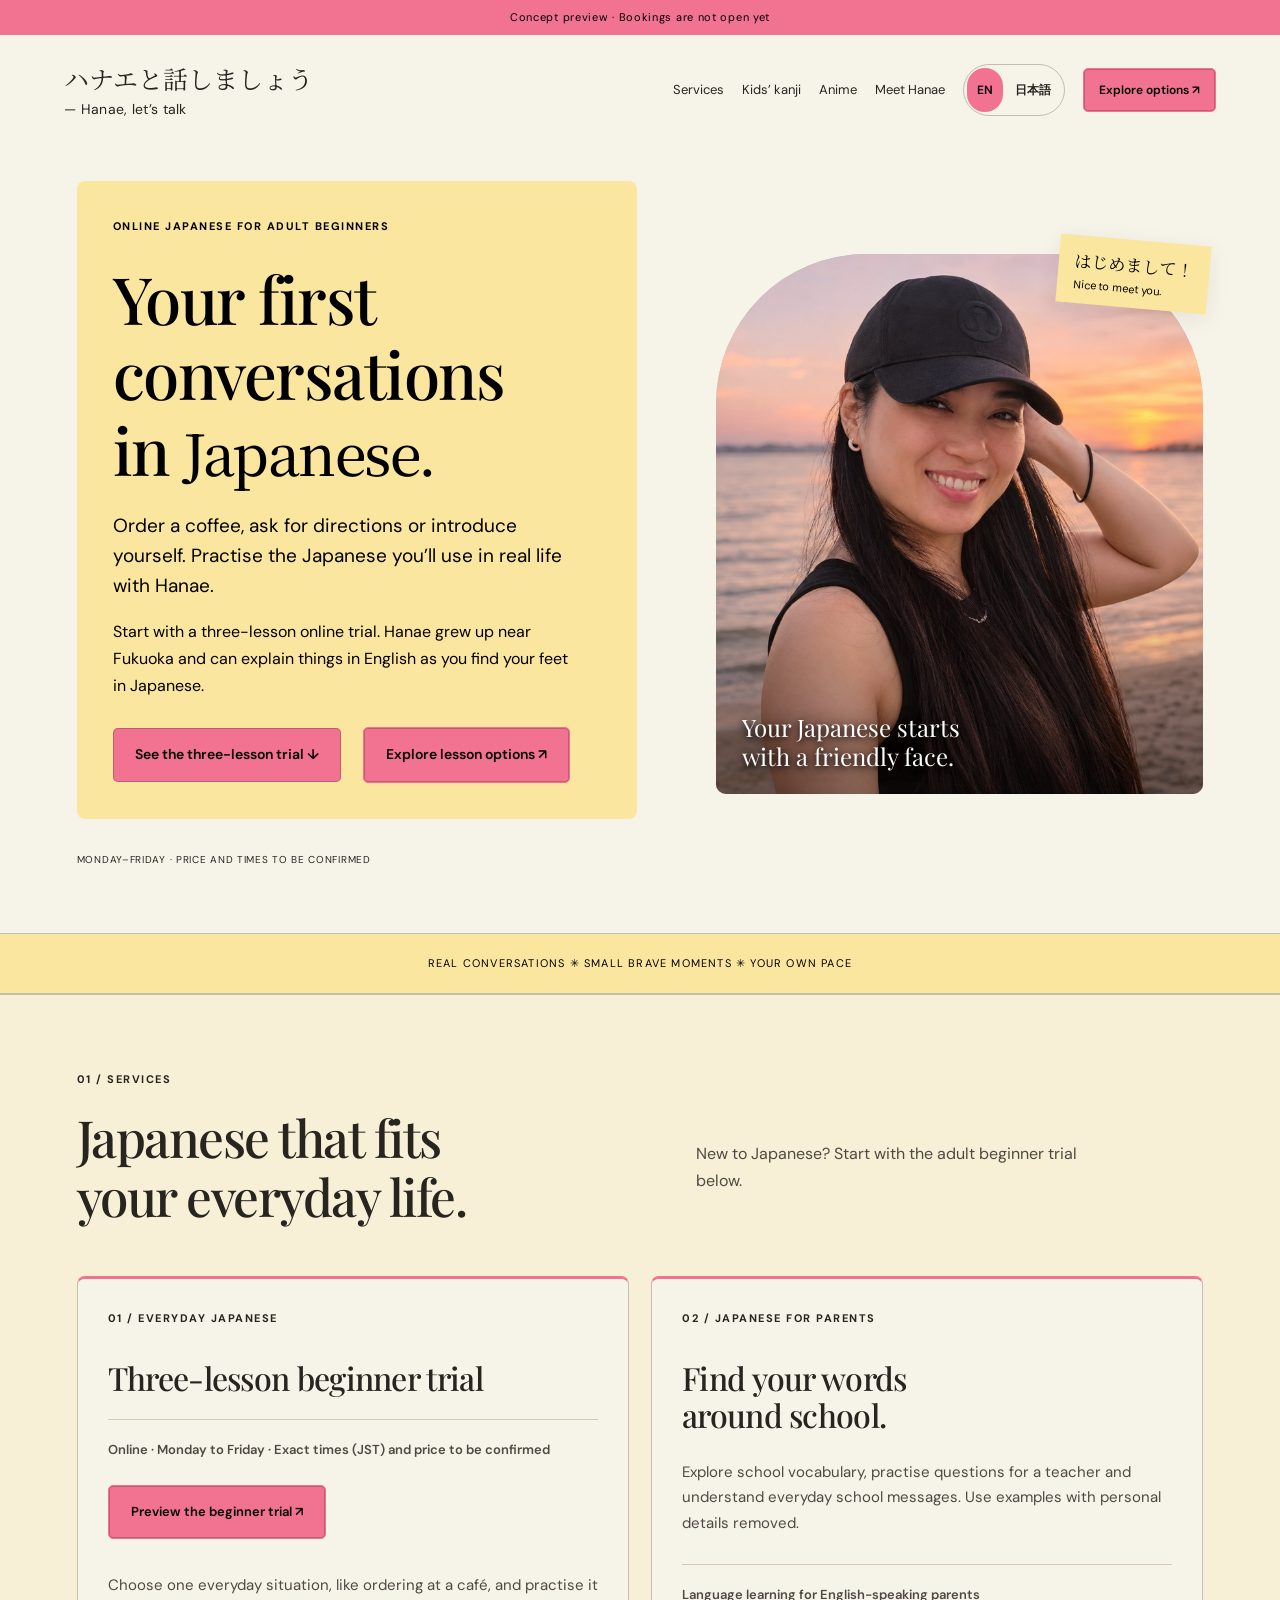
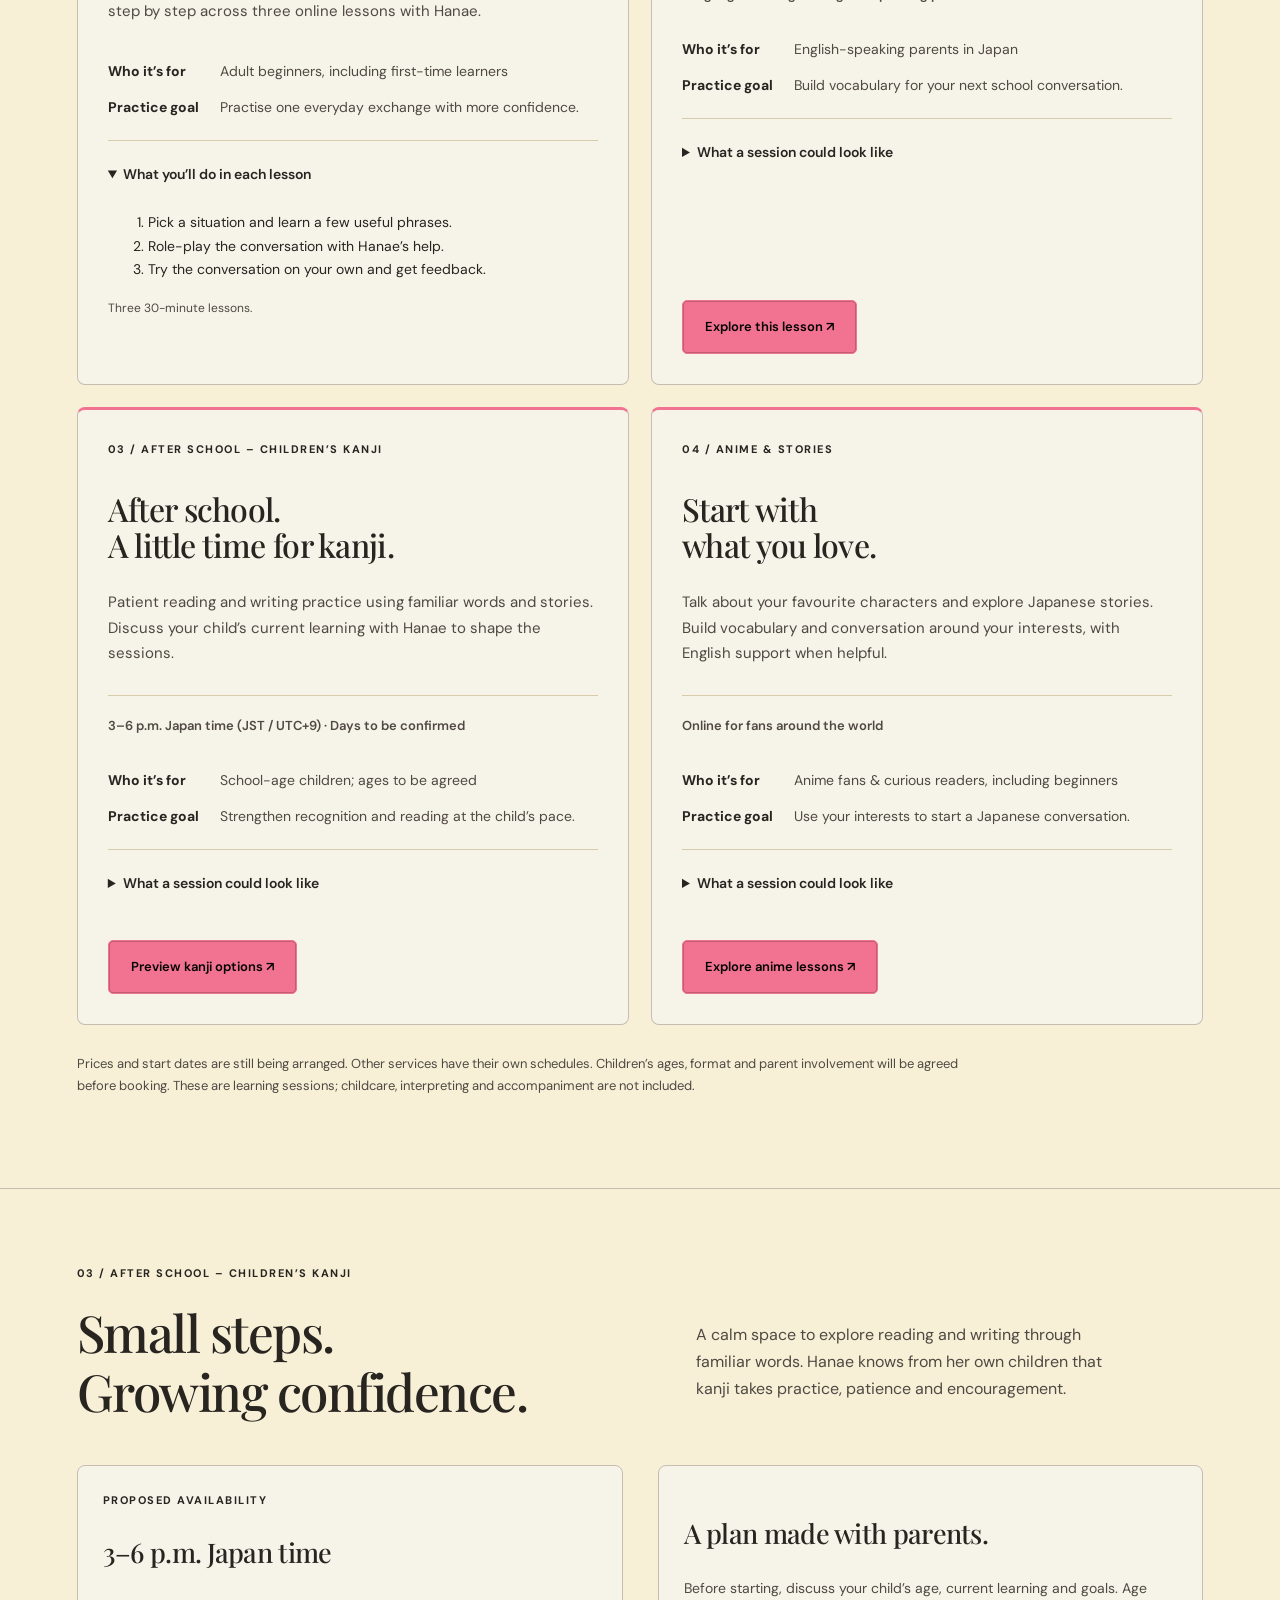
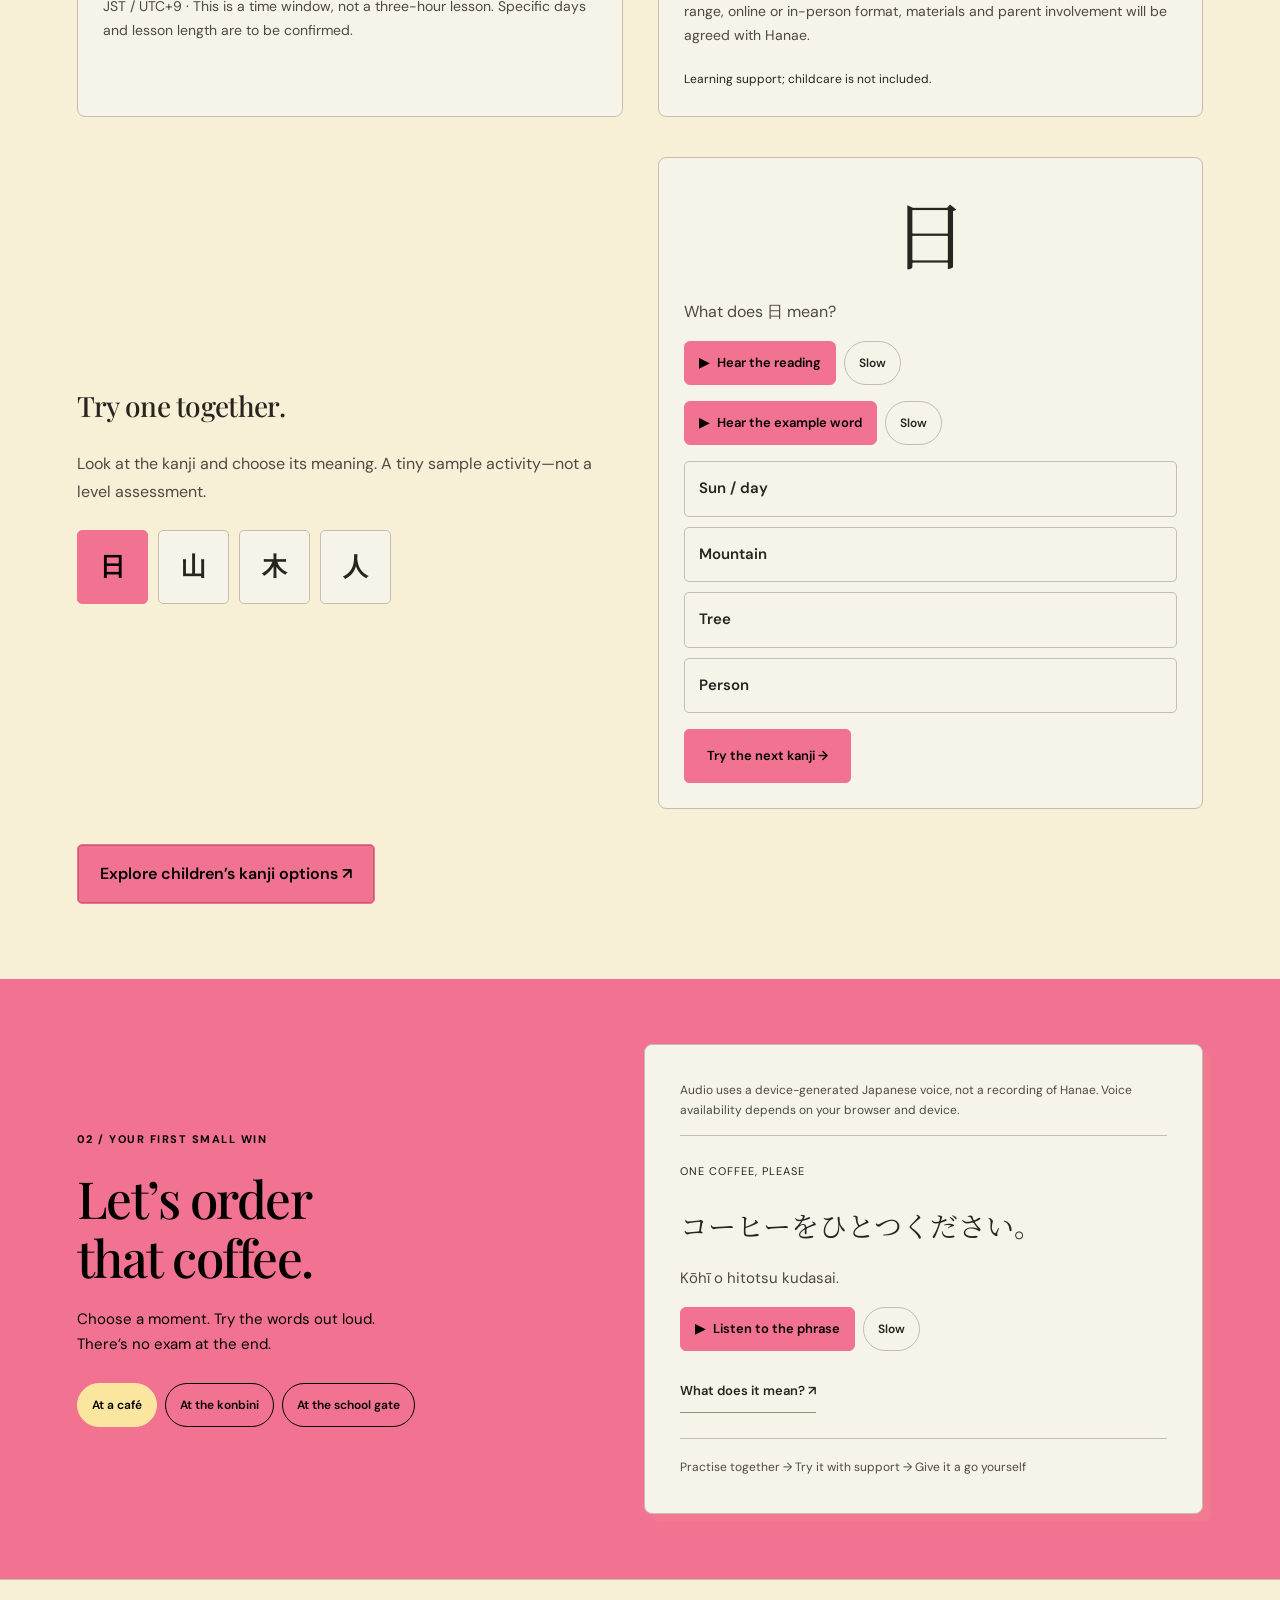
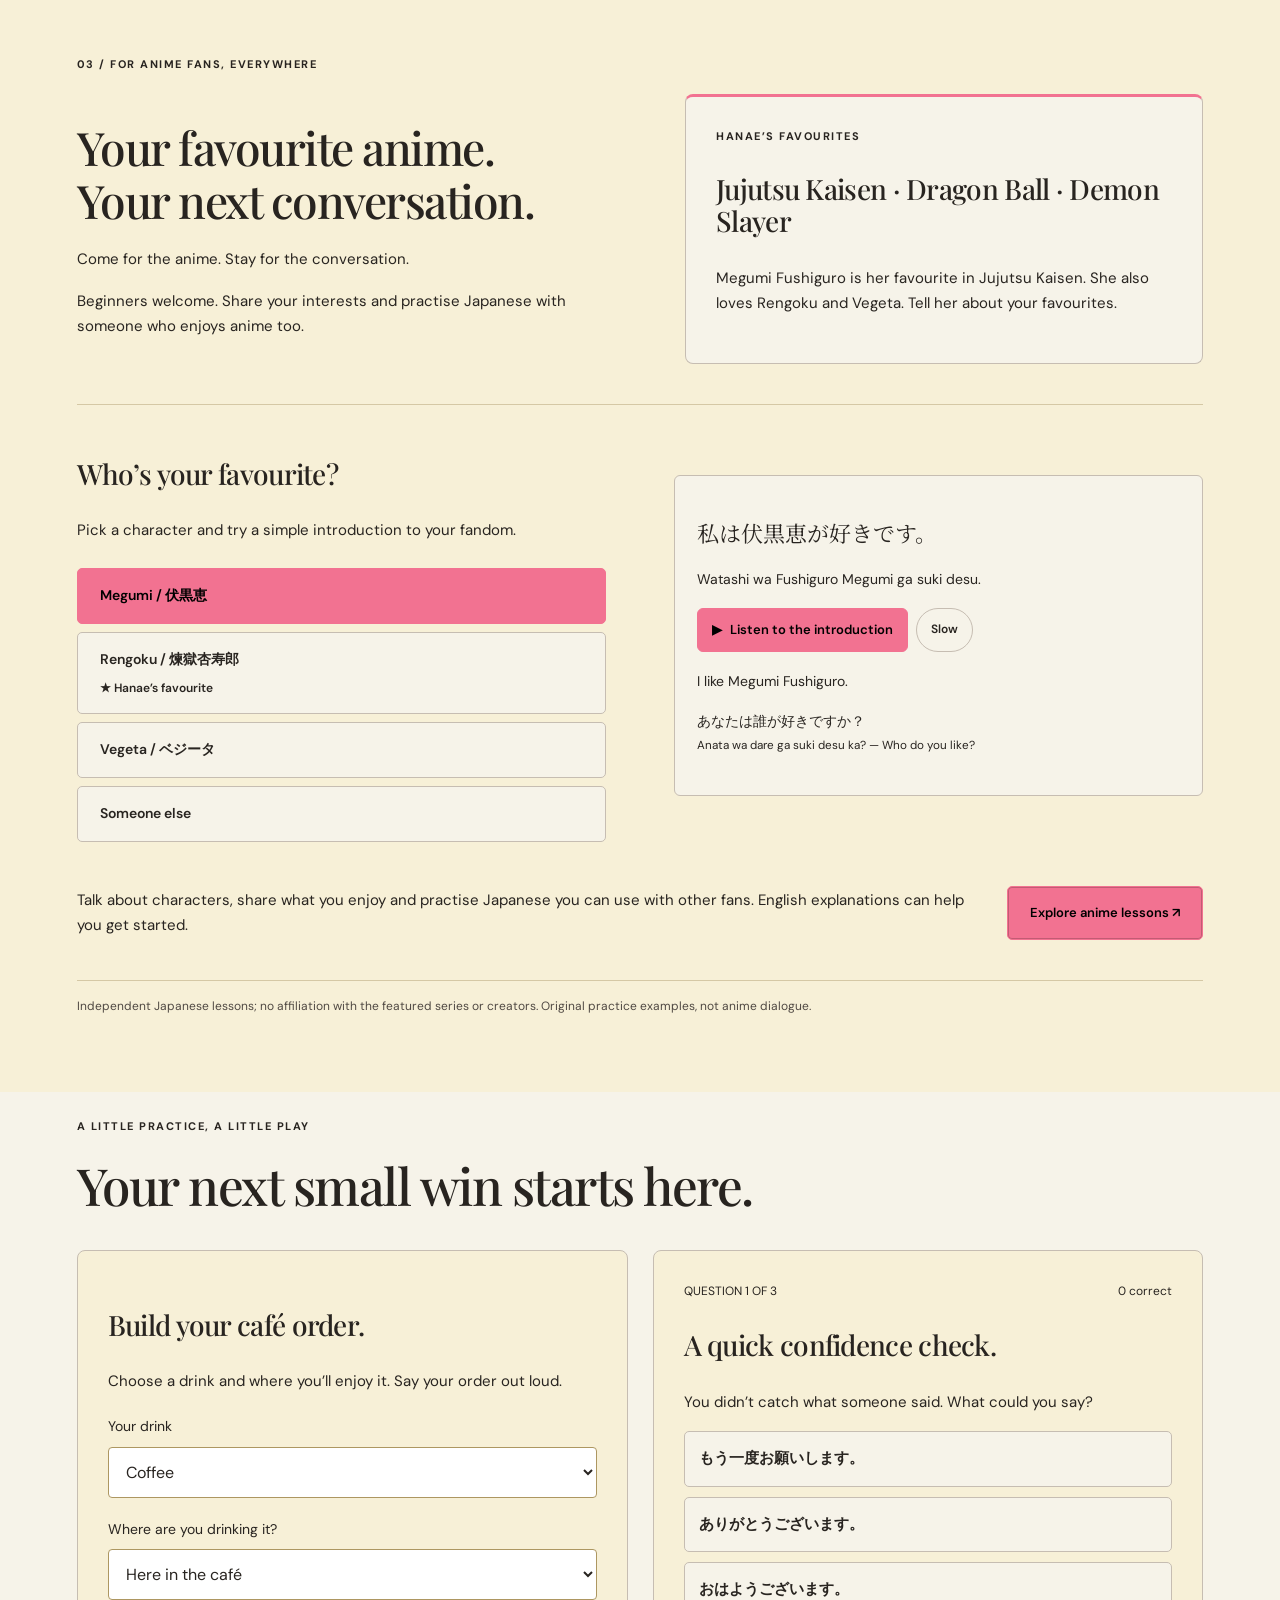
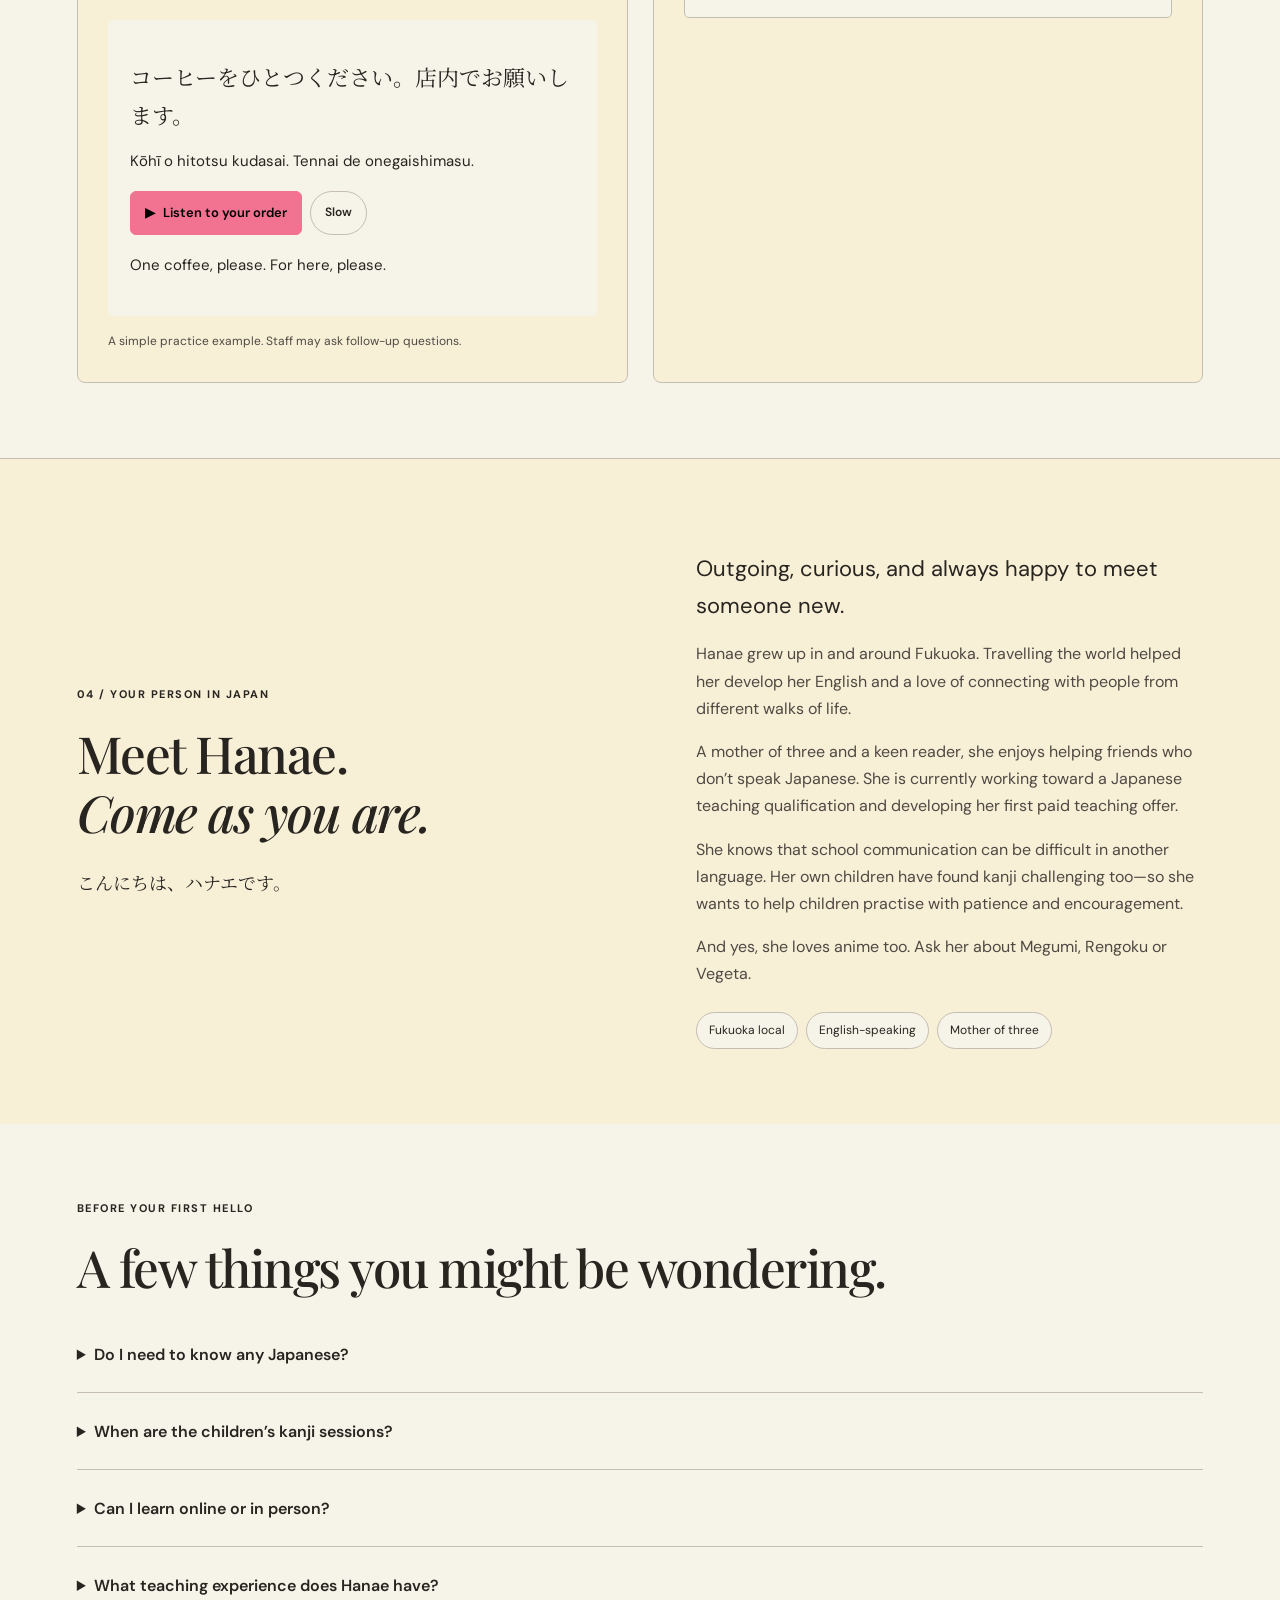
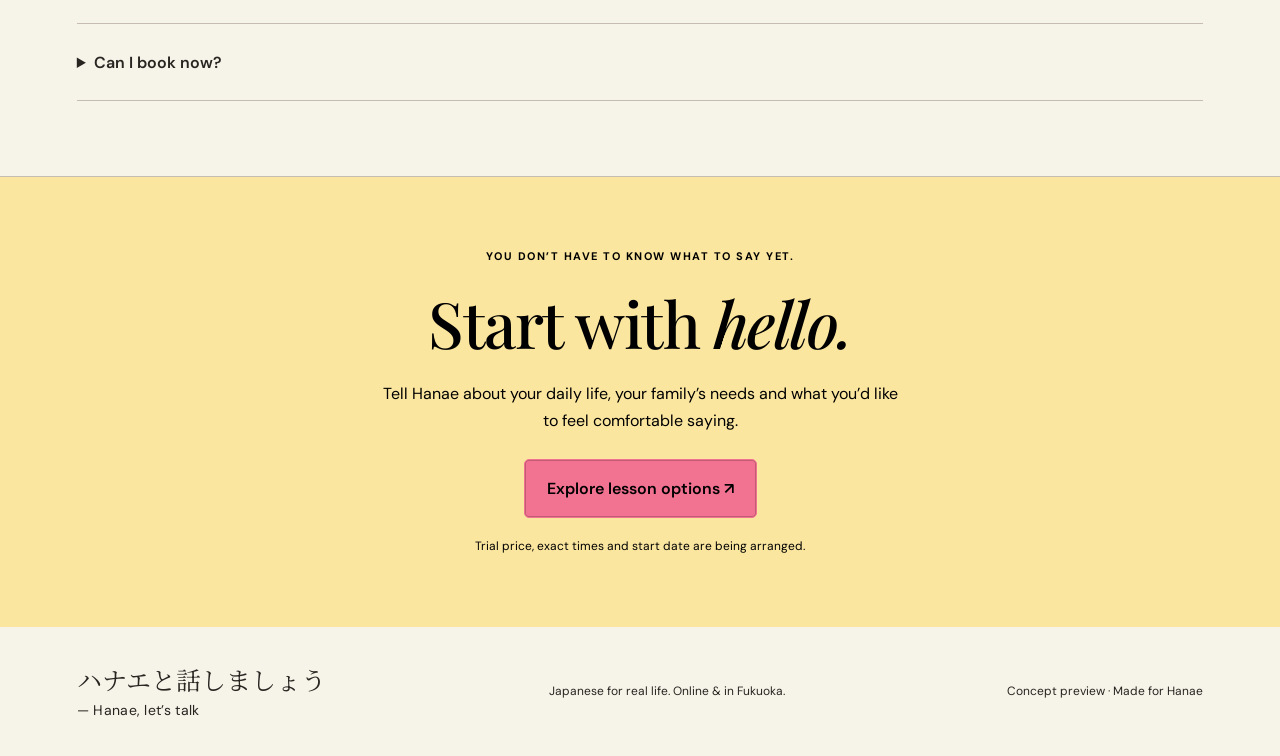
==== commit 0a34a8fd: "Add bilingual header and footer branding with mobile layout" ====
--- a/index.html
+++ b/index.html
@@ -1,6 +1,6 @@
-<!doctype html><html lang="en"><head><meta charset="UTF-8"><meta name="viewport" content="width=device-width,initial-scale=1"><meta name="description" content="Learn everyday Japanese online with Hanae. Start with a three-lesson trial for adult beginners, Monday to Friday."><title>Hanae, Let’s Talk — Japanese for real life</title><link rel="stylesheet" href="style.css?v=20261109-naples-rose"></head><body><a data-i18n="skip" href="#main" class="skip-link">Skip to content</a>
+<!doctype html><html lang="en"><head><meta charset="UTF-8"><meta name="viewport" content="width=device-width,initial-scale=1"><meta name="description" content="Learn everyday Japanese online with Hanae. Start with a three-lesson trial for adult beginners, Monday to Friday."><title>ハナエと話しましょう — Hanae, let’s talk</title><link rel="stylesheet" href="style.css?v=20261111-bilingual-brand"></head><body><a data-i18n="skip" href="#main" class="skip-link">Skip to content</a>
 <div data-i18n="preview" class="preview">Concept preview · Bookings are not open yet</div>
-<header id="top"><a class="brand" href="#">hanae<span>let’s talk ↗</span></a><nav aria-label="Main navigation"><button class="menu-toggle" id="menu-toggle" aria-expanded="false" aria-controls="mobile-menu"><span aria-hidden="true">☰</span><span data-i18n="menuLabel">Menu</span></button><a href="#services"><span data-i18n="navServices">Services</span></a><a href="#kanji"><span data-i18n="navKanji">Kids’ kanji</span></a><a href="#anime"><span data-i18n="menuAnime">Anime</span></a><a href="#meet"><span data-i18n="navMeet">Meet Hanae</span></a><div class="language-switch" role="group" aria-label="Website language / 表示言語"><button data-lang="en" lang="en" aria-pressed="true">EN</button><button data-lang="ja" lang="ja" aria-pressed="false">日本語</button></div><button class="small" data-meet><span data-i18n="helloButton">Say hello ↗</span></button></nav><nav id="mobile-menu" class="mobile-menu" aria-label="Mobile navigation / モバイルメニュー" hidden><a href="#services" data-i18n="navServices">Services</a><a href="#kanji" data-i18n="navKanji">Kids’ kanji</a><a href="#anime" data-i18n="menuAnime">Anime</a><a href="#meet" data-i18n="navMeet">Meet Hanae</a></nav></header>
+<header id="top"><a class="brand" href="#" aria-label="ハナエと話しましょう — Hanae, let’s talk"><span class="brand-ja" lang="ja">ハナエと話しましょう</span><span class="brand-en" lang="en">— Hanae, let’s talk</span></a><nav aria-label="Main navigation"><button class="menu-toggle" id="menu-toggle" aria-expanded="false" aria-controls="mobile-menu"><span aria-hidden="true">☰</span><span data-i18n="menuLabel">Menu</span></button><a href="#services"><span data-i18n="navServices">Services</span></a><a href="#kanji"><span data-i18n="navKanji">Kids’ kanji</span></a><a href="#anime"><span data-i18n="menuAnime">Anime</span></a><a href="#meet"><span data-i18n="navMeet">Meet Hanae</span></a><div class="language-switch" role="group" aria-label="Website language / 表示言語"><button data-lang="en" lang="en" aria-pressed="true">EN</button><button data-lang="ja" lang="ja" aria-pressed="false">日本語</button></div><button class="small" data-meet><span data-i18n="helloButton">Say hello ↗</span></button></nav><nav id="mobile-menu" class="mobile-menu" aria-label="Mobile navigation / モバイルメニュー" hidden><a href="#services" data-i18n="navServices">Services</a><a href="#kanji" data-i18n="navKanji">Kids’ kanji</a><a href="#anime" data-i18n="menuAnime">Anime</a><a href="#meet" data-i18n="navMeet">Meet Hanae</a></nav></header>
 <main id="main" tabindex="-1"><section class="hero"><div class="hero-copy"><div class="hero-panel"><div data-i18n="heroEyebrow" class="eyebrow">ONLINE JAPANESE FOR ADULT BEGINNERS</div><h1 data-i18n="heroTitle" >Your first conversations<br>in <em>Japanese.</em></h1><p data-i18n="heroLead" class="lead">Order a coffee, ask for directions or introduce yourself. Practise the Japanese you’ll use in real life with Hanae.</p><p data-i18n="heroBody" >Start with a three-lesson online trial. Hanae grew up near Fukuoka and can explain things in English as you find your feet in Japanese.</p><div class="actions"><a class="trial-link" href="#service-everyday" data-i18n="trialLink">See the three-lesson trial ↓</a><button data-meet><span data-i18n="meetButton">Meet Hanae ↗</span></button></div></div><div data-i18n="heroFoot" class="hero-foot">MONDAY–FRIDAY · PRICE AND TIMES TO BE CONFIRMED</div></div><div class="portrait"><img src="assets/hanae-portrait.jpg" width="750" height="1000" fetchpriority="high" decoding="async" alt="Hanae smiling on a beach at sunset"><span data-i18n="photoLabel" class="photo-label">Your Japanese starts<br>with a friendly face.</span><div class="hello">はじめまして！<small data-i18n="nice" >Nice to meet you.</small></div></div></section>
 <div data-i18n="ribbon" class="ribbon">REAL CONVERSATIONS ✳ SMALL BRAVE MOMENTS ✳ YOUR OWN PACE</div>
 <section class="section services" id="services"><div data-i18n="servicesEyebrow" class="eyebrow">01 / SERVICES</div><div class="section-top"><h2 data-i18n="servicesTitle" >Japanese that fits<br>your everyday life.</h2><p data-i18n="servicesIntro" >New to Japanese? Start with the adult beginner trial below.</p></div><div class="service-grid"><article class="service-card" id="service-everyday"><div data-i18n="everydayEy" class="eyebrow">01 / EVERYDAY JAPANESE</div><h3 data-i18n="everydayTitle" >Three-lesson beginner trial</h3><div data-i18n="everydayMeta" class="service-meta">Online · Monday to Friday · Exact times (JST) and price to be confirmed</div><button data-meet data-goal="Beginner trial"><span data-i18n="everydayCta">Preview the beginner trial ↗</span></button><p data-i18n="everydayBody" >Choose one everyday situation, like ordering at a café, and practise it step by step across three online lessons with Hanae.</p><dl class="service-facts"><div><dt><span data-i18n="whoLabeleveryday" >Who it’s for</span></dt><dd><span data-i18n="whoeveryday" >Adult beginners, including first-time learners</span></dd></div><div><dt><span data-i18n="outcomeLabeleveryday" >Practice goal</span></dt><dd><span data-i18n="outcomeeveryday" >Practise one everyday exchange with more confidence.</span></dd></div></dl><details class="session-details" open><summary data-i18n="sessionLabeleveryday" >What you’ll do in each lesson</summary><ol><li data-i18n="trialStep1">Pick a situation and learn a few useful phrases.</li><li data-i18n="trialStep2">Role-play the conversation with Hanae’s help.</li><li data-i18n="trialStep3">Try the conversation on your own and get feedback.</li></ol><small data-i18n="durationeveryday" >Three 30-minute lessons.</small></details></article><article class="service-card" id="service-family"><div data-i18n="familyEy" class="eyebrow">02 / JAPANESE FOR PARENTS</div><h3 data-i18n="familyTitle" >Find your words<br>around school.</h3><p data-i18n="familyBody" >Explore school vocabulary, practise questions for a teacher and understand everyday school messages. Use examples with personal details removed.</p><div data-i18n="familyMeta" class="service-meta">Language learning for English-speaking parents</div><dl class="service-facts"><div><dt><span data-i18n="whoLabelfamily" >Who it’s for</span></dt><dd><span data-i18n="whofamily" >English-speaking parents in Japan</span></dd></div><div><dt><span data-i18n="outcomeLabelfamily" >Practice goal</span></dt><dd><span data-i18n="outcomefamily" >Build vocabulary for your next school conversation.</span></dd></div></dl><details class="session-details"><summary data-i18n="sessionLabelfamily" >What a session could look like</summary><p data-i18n="sessionfamily" >Explore a sample school message, practise a question and check understanding.</p><small data-i18n="durationfamily" >Length, price and format: to be confirmed.</small></details><button data-meet data-goal="Japanese as a parent"><span data-i18n="familyCta">Explore this with Hanae ↗</span></button></article><article class="service-card" id="service-kanji"><div data-i18n="kanjiEy" class="eyebrow">03 / AFTER SCHOOL – CHILDREN’S KANJI</div><h3 data-i18n="kanjiTitle" >After school.<br>A little time for kanji.</h3><p data-i18n="kanjiBody" >Patient reading and writing practice using familiar words and stories. Discuss your child’s current learning with Hanae to shape the sessions.</p><div data-i18n="kanjiMeta" class="service-meta">3–6 p.m. Japan time (JST / UTC+9) · Days to be confirmed</div><dl class="service-facts"><div><dt><span data-i18n="whoLabelkanji" >Who it’s for</span></dt><dd><span data-i18n="whokanji" >School-age children; ages to be agreed</span></dd></div><div><dt><span data-i18n="outcomeLabelkanji" >Practice goal</span></dt><dd><span data-i18n="outcomekanji" >Strengthen recognition and reading at the child’s pace.</span></dd></div></dl><details class="session-details"><summary data-i18n="sessionLabelkanji" >What a session could look like</summary><p data-i18n="sessionkanji" >Read a familiar word, practise a kanji and use it in a short activity.</p><small data-i18n="durationkanji" >Length, price and format: to be confirmed.</small></details><button data-meet data-goal="Kanji & stories for my child"><span data-i18n="kanjiCta">Ask about kanji sessions ↗</span></button></article><article class="service-card" id="service-anime"><div data-i18n="serviceAnimeEy" class="eyebrow">04 / ANIME & STORIES</div><h3 data-i18n="serviceAnimeTitle" >Start with<br>what you love.</h3><p data-i18n="serviceAnimeBody" >Talk about your favourite characters and explore Japanese stories. Build vocabulary and conversation around your interests, with English support when helpful.</p><div data-i18n="animeMeta" class="service-meta">Online for fans around the world</div><dl class="service-facts"><div><dt><span data-i18n="whoLabelanime" >Who it’s for</span></dt><dd><span data-i18n="whoanime" >Anime fans & curious readers, including beginners</span></dd></div><div><dt><span data-i18n="outcomeLabelanime" >Practice goal</span></dt><dd><span data-i18n="outcomeanime" >Use your interests to start a Japanese conversation.</span></dd></div></dl><details class="session-details"><summary data-i18n="sessionLabelanime" >What a session could look like</summary><p data-i18n="sessionanime" >Introduce a favourite character, learn useful words and ask a fan a question.</p><small data-i18n="durationanime" >Length, price and format: to be confirmed.</small></details><button data-meet data-goal="Anime & fan conversations"><span data-i18n="serviceAnimeCta">Explore this with Hanae ↗</span></button></article></div><p data-i18n="serviceNote" class="family-note">Prices and start dates are still being arranged. Other services have their own schedules. Children’s ages, format and parent involvement will be agreed before booking. These are learning sessions; childcare, interpreting and accompaniment are not included.</p></section>
@@ -8,5 +8,5 @@
 <section class="section anime" id="anime"><div data-i18n="animeEy" class="eyebrow">03 / FOR ANIME FANS, EVERYWHERE</div><div class="anime-intro"><div><h2 data-i18n="animeTitle" >Your favourite anime.<br>Your next conversation.</h2><p data-i18n="animeLead" class="large">Come for the anime. Stay for the conversation.</p><p data-i18n="animeIntro" >Beginners welcome. Share your interests and practise Japanese with someone who enjoys anime too.</p></div><div class="anime-note"><div data-i18n="favesEy" class="eyebrow">HANAE’S FAVOURITES</div><h3 data-i18n="series" >Jujutsu Kaisen · Dragon Ball · Demon Slayer</h3><p data-i18n="favesBody" >Megumi Fushiguro is her favourite in Jujutsu Kaisen. She also loves Rengoku and Vegeta. Tell her about your favourites.</p></div></div><div class="anime-practice"><div><h3 data-i18n="who" >Who’s your favourite?</h3><p data-i18n="pick" >Pick a character and try a simple introduction to your fandom.</p><div class="choice-row" role="group" aria-label="Favourite character / 好きなキャラクター"><button data-character="megumi" aria-pressed="true"><span data-i18n="charmegumi">Megumi / 伏黒恵</span></button><button data-character="rengoku" aria-pressed="false"><span data-i18n="charrengoku">Rengoku / 煉獄杏寿郎</span><span data-i18n="badge" class="favourite-badge">★ Hanae’s favourite</span></button><button data-character="vegeta" aria-pressed="false"><span data-i18n="charvegeta">Vegeta / ベジータ</span></button><button data-character="other" aria-pressed="false"><span data-i18n="charother">Someone else</span></button></div></div><div class="order-output" aria-live="polite"><p id="fan-ja" lang="ja"></p><p id="fan-romaji"></p><div class="audio-player" data-player="fan"><div class="audio-actions"><button type="button" class="listen-button" data-speech="fan" aria-pressed="false"><span aria-hidden="true">▶</span> <span data-i18n="listenfan" >Listen to the introduction</span></button><button type="button" class="slow-button" data-slow="fan" aria-pressed="false"><span data-i18n="slowfan" >Slow</span></button></div><p class="audio-status" role="status" aria-live="polite"></p></div><p id="fan-en"></p><p data-i18n="fanQuestion" >あなたは誰が好きですか？<br><small>Anata wa dare ga suki desu ka? — Who do you like?</small></p></div></div><div class="anime-bottom"><p data-i18n="animeBody" >Talk about characters, share what you enjoy and practise Japanese you can use with other fans. English explanations can help you get started.</p><button data-meet data-goal="Anime & fan conversations"><span data-i18n="animeCta">Talk anime with Hanae ↗</span></button></div><small data-i18n="animeNote" class="anime-disclaimer">Independent Japanese lessons; no affiliation with the featured series or creators. Original practice examples, not anime dialogue.</small></section>
 <section class="section playground"><div data-i18n="playEy" class="eyebrow">A LITTLE PRACTICE, A LITTLE PLAY</div><h2 data-i18n="playTitle" >Your next small win starts here.</h2><div class="format-grid"><article><h3 data-i18n="orderTitle" >Build your café order.</h3><p data-i18n="orderBody" >Choose a drink and where you’ll enjoy it. Say your order out loud.</p><label><span data-i18n="drinkLabel">Your drink</span><select id="drink"><option value="coffee" data-i18n="coffee">Coffee</option><option value="tea" data-i18n="tea">Black tea</option></select></label><label><span data-i18n="placeLabel">Where are you drinking it?</span><select id="place"><option value="here" data-i18n="here">Here in the café</option><option value="away" data-i18n="away">Taking it with me</option></select></label><div class="order-output" aria-live="polite"><p id="order-ja" lang="ja"></p><p id="order-romaji"></p><div class="audio-player" data-player="order"><div class="audio-actions"><button type="button" class="listen-button" data-speech="order" aria-pressed="false"><span aria-hidden="true">▶</span> <span data-i18n="listenorder" >Listen to your order</span></button><button type="button" class="slow-button" data-slow="order" aria-pressed="false"><span data-i18n="sloworder" >Slow</span></button></div><p class="audio-status" role="status" aria-live="polite"></p></div><p id="order-en"></p></div><small data-i18n="orderNote" >A simple practice example. Staff may ask follow-up questions.</small></article><article><div class="quiz-top"><span id="quiz-progress"></span><span id="quiz-score"></span></div><h3 data-i18n="quizTitle" >A quick confidence check.</h3><p id="quiz-question"></p><div id="quiz-options" class="quiz-options"></div><p id="quiz-feedback" aria-live="polite"></p><div id="quiz-audio" hidden><div class="audio-player" data-player="quiz"><div class="audio-actions"><button type="button" class="listen-button" data-speech="quiz" aria-pressed="false"><span aria-hidden="true">▶</span> <span data-i18n="listenquiz" >Listen to the answer</span></button><button type="button" class="slow-button" data-slow="quiz" aria-pressed="false"><span data-i18n="slowquiz" >Slow</span></button></div><p class="audio-status" role="status" aria-live="polite"></p></div></div><button id="quiz-next" hidden></button></article></div></section>
 <section class="section about" id="meet"><div><div data-i18n="aboutEy" class="eyebrow">04 / YOUR PERSON IN JAPAN</div><h2 data-i18n="aboutTitle" >Meet Hanae.<br><em>Come as you are.</em></h2><span class="signature">こんにちは、ハナエです。</span></div><div><p data-i18n="aboutLead" class="large">Outgoing, curious, and always happy to meet someone new.</p><p data-i18n="about1" >Hanae grew up in and around Fukuoka. Travelling the world helped her develop her English and a love of connecting with people from different walks of life.</p><p data-i18n="about2" >A mother of three and a keen reader, she enjoys helping friends who don’t speak Japanese. She is currently working toward a Japanese teaching qualification and developing her first paid teaching offer.</p><p data-i18n="about3" >She knows that school communication can be difficult in another language. Her own children have found kanji challenging too—so she wants to help children practise with patience and encouragement.</p><p data-i18n="about4" >And yes, she loves anime too. Ask her about Megumi, Rengoku or Vegeta.</p><div class="about-tags"><span data-i18n="local" >Fukuoka local</span><span data-i18n="english" >English-speaking</span><span data-i18n="mother" >Mother of three</span></div></div></section>
-<section class="section faq"><div data-i18n="faqEy" class="eyebrow">BEFORE YOUR FIRST HELLO</div><h2 data-i18n="faqTitle" >A few things you might be wondering.</h2><details><summary data-i18n="faqQ0" >Do I need to know any Japanese?</summary><p data-i18n="faqA0" >Beginner sessions start with simple, useful phrases. Tell Hanae where you’re starting during your introduction.</p></details><details><summary data-i18n="faqQ1" >When are the children’s kanji sessions?</summary><p data-i18n="faqA1" >The planned time window is 3–6 p.m. Japan time (JST / UTC+9). This is an availability window, not a three-hour lesson. Days, session lengths, ages, format and parent involvement will be confirmed before booking.</p></details><details><summary data-i18n="faqQ2" >Can I learn online or in person?</summary><p data-i18n="faqA2" >Online lessons and in-person practice in Fukuoka are part of the offer being developed. Locations and service-specific formats are to be agreed.</p></details><details><summary data-i18n="faqQ3" >What teaching experience does Hanae have?</summary><p data-i18n="faqA3" >Hanae informally helps friends learn Japanese and is studying toward a Japanese teaching qualification. She is preparing her first paid teaching offer.</p></details><details><summary data-i18n="faqQ4" >Can I book now?</summary><p data-i18n="faqA4" >This is a concept preview. Prices and start dates are not final. Introduction buttons demonstrate the flow without sending a message or booking.</p></details></section><section class="final-cta"><div data-i18n="ctaEy" class="eyebrow">YOU DON’T HAVE TO KNOW WHAT TO SAY YET.</div><h2 data-i18n="ctaTitle" >Start with <em>hello.</em></h2><p data-i18n="ctaBody" >Tell Hanae about your daily life, your family’s needs and what you’d like to feel comfortable saying.</p><button data-meet><span data-i18n="ctaMeet">Let’s meet Hanae ↗</span></button><small data-i18n="ctaNote" >Trial price, exact times and start date are being arranged.</small></section></main><footer><a class="brand" href="#">hanae<span>let’s talk ↗</span></a><p data-i18n="footerBody" >Japanese for real life. Online & in Fukuoka.</p><span data-i18n="footerNote" >Concept preview · Made for Hanae</span></footer><a class="back-top" href="#top" hidden><span data-i18n="backTop" >↑ Back to top</span></a>
-<dialog id="booking"><button id="close" aria-label="Close / 閉じる">×</button><div data-i18n="bookingEy" class="eyebrow">A FIRST HELLO</div><h2 data-i18n="bookingTitle" >Meet Hanae.</h2><p data-i18n="bookingBody" >This is a preview of the introduction flow. No booking or message will be sent.</p><form id="intro"><label><span data-i18n="modeLabel">How would you like to meet?</span><select id="mode"><option value="Online" data-i18n="online">Online</option><option value="In Fukuoka" data-i18n="fukuoka">In Fukuoka</option></select></label><label><span data-i18n="goalLabel">What brings you here?</span><select id="goal"><option value="Beginner trial" data-i18n="goalTrial">Three-lesson beginner trial</option><option value="Everyday life in Japan" data-i18n="goal0">Everyday life in Japan</option><option value="Japanese as a parent" data-i18n="goal1">Japanese as a parent</option><option value="Kanji &amp; stories for my child" data-i18n="goal2">Kanji &amp; stories for my child</option><option value="A trip to Japan" data-i18n="goal3">A trip to Japan</option><option value="Anime &amp; fan conversations" data-i18n="goal4">Anime &amp; fan conversations</option><option value="Something else" data-i18n="goal5">Something else</option></select></label><p data-i18n="trialBooking" id="trial-booking-note" hidden>Three 30-minute online lessons, Monday to Friday. Exact times (JST) and price to be confirmed.</p><p data-i18n="kanjiBooking" id="kanji-booking-note" hidden>Children’s kanji: 3–6 p.m. Japan time. Days and session arrangements to be confirmed.</p><button type="submit"><span data-i18n="submit">Preview my introduction ↗</span></button></form><div id="result" hidden role="status"></div><small data-i18n="bookingNote" >Bookings will open after Hanae confirms the details and availability.</small></dialog><script src="app.js?v=20261109-ja-trial-heading"></script></body></html>+<section class="section faq"><div data-i18n="faqEy" class="eyebrow">BEFORE YOUR FIRST HELLO</div><h2 data-i18n="faqTitle" >A few things you might be wondering.</h2><details><summary data-i18n="faqQ0" >Do I need to know any Japanese?</summary><p data-i18n="faqA0" >Beginner sessions start with simple, useful phrases. Tell Hanae where you’re starting during your introduction.</p></details><details><summary data-i18n="faqQ1" >When are the children’s kanji sessions?</summary><p data-i18n="faqA1" >The planned time window is 3–6 p.m. Japan time (JST / UTC+9). This is an availability window, not a three-hour lesson. Days, session lengths, ages, format and parent involvement will be confirmed before booking.</p></details><details><summary data-i18n="faqQ2" >Can I learn online or in person?</summary><p data-i18n="faqA2" >Online lessons and in-person practice in Fukuoka are part of the offer being developed. Locations and service-specific formats are to be agreed.</p></details><details><summary data-i18n="faqQ3" >What teaching experience does Hanae have?</summary><p data-i18n="faqA3" >Hanae informally helps friends learn Japanese and is studying toward a Japanese teaching qualification. She is preparing her first paid teaching offer.</p></details><details><summary data-i18n="faqQ4" >Can I book now?</summary><p data-i18n="faqA4" >This is a concept preview. Prices and start dates are not final. Introduction buttons demonstrate the flow without sending a message or booking.</p></details></section><section class="final-cta"><div data-i18n="ctaEy" class="eyebrow">YOU DON’T HAVE TO KNOW WHAT TO SAY YET.</div><h2 data-i18n="ctaTitle" >Start with <em>hello.</em></h2><p data-i18n="ctaBody" >Tell Hanae about your daily life, your family’s needs and what you’d like to feel comfortable saying.</p><button data-meet><span data-i18n="ctaMeet">Let’s meet Hanae ↗</span></button><small data-i18n="ctaNote" >Trial price, exact times and start date are being arranged.</small></section></main><footer><a class="brand" href="#" aria-label="ハナエと話しましょう — Hanae, let’s talk"><span class="brand-ja" lang="ja">ハナエと話しましょう</span><span class="brand-en" lang="en">— Hanae, let’s talk</span></a><p data-i18n="footerBody" >Japanese for real life. Online & in Fukuoka.</p><span data-i18n="footerNote" >Concept preview · Made for Hanae</span></footer><a class="back-top" href="#top" hidden><span data-i18n="backTop" >↑ Back to top</span></a>
+<dialog id="booking"><button id="close" aria-label="Close / 閉じる">×</button><div data-i18n="bookingEy" class="eyebrow">A FIRST HELLO</div><h2 data-i18n="bookingTitle" >Meet Hanae.</h2><p data-i18n="bookingBody" >This is a preview of the introduction flow. No booking or message will be sent.</p><form id="intro"><label><span data-i18n="modeLabel">How would you like to meet?</span><select id="mode"><option value="Online" data-i18n="online">Online</option><option value="In Fukuoka" data-i18n="fukuoka">In Fukuoka</option></select></label><label><span data-i18n="goalLabel">What brings you here?</span><select id="goal"><option value="Beginner trial" data-i18n="goalTrial">Three-lesson beginner trial</option><option value="Everyday life in Japan" data-i18n="goal0">Everyday life in Japan</option><option value="Japanese as a parent" data-i18n="goal1">Japanese as a parent</option><option value="Kanji &amp; stories for my child" data-i18n="goal2">Kanji &amp; stories for my child</option><option value="A trip to Japan" data-i18n="goal3">A trip to Japan</option><option value="Anime &amp; fan conversations" data-i18n="goal4">Anime &amp; fan conversations</option><option value="Something else" data-i18n="goal5">Something else</option></select></label><p data-i18n="trialBooking" id="trial-booking-note" hidden>Three 30-minute online lessons, Monday to Friday. Exact times (JST) and price to be confirmed.</p><p data-i18n="kanjiBooking" id="kanji-booking-note" hidden>Children’s kanji: 3–6 p.m. Japan time. Days and session arrangements to be confirmed.</p><button type="submit"><span data-i18n="submit">Preview my introduction ↗</span></button></form><div id="result" hidden role="status"></div><small data-i18n="bookingNote" >Bookings will open after Hanae confirms the details and availability.</small></dialog><script src="app.js?v=20261111-site-title"></script></body></html>
--- a/style.css
+++ b/style.css
@@ -44,3 +44,17 @@
 header a[aria-current=location]{color:var(--ink);text-decoration:underline}
 .language-switch,.menu-toggle,.kanji-characters button,.choice-row button,.quiz-options button,.audio-player .slow-button{border-color:var(--line)}
 .back-top,.actions .trial-link,button[data-meet]{box-shadow:inset 0 0 0 1px #0003}
+
+/* Bilingual wordmark in the header and footer. */
+.brand{display:block;flex-shrink:1;min-width:0;letter-spacing:0;line-height:1.2}
+.brand .brand-ja{font-family:'Noto Serif JP',serif;font-size:25px;line-height:1.4;letter-spacing:0;margin:0;white-space:nowrap}
+.brand .brand-en{font-family:'DM Sans',sans-serif;font-size:14px;line-height:1.5;letter-spacing:.3px;margin:3px 0 0}
+@media(max-width:1050px){
+  header>.brand{flex-basis:100%}
+  header>nav{margin-left:auto}
+  .brand .brand-ja{font-size:23px}
+  html{scroll-padding-top:175px}
+}
+@media(max-width:360px){
+  .brand .brand-ja{font-size:21px}
+}
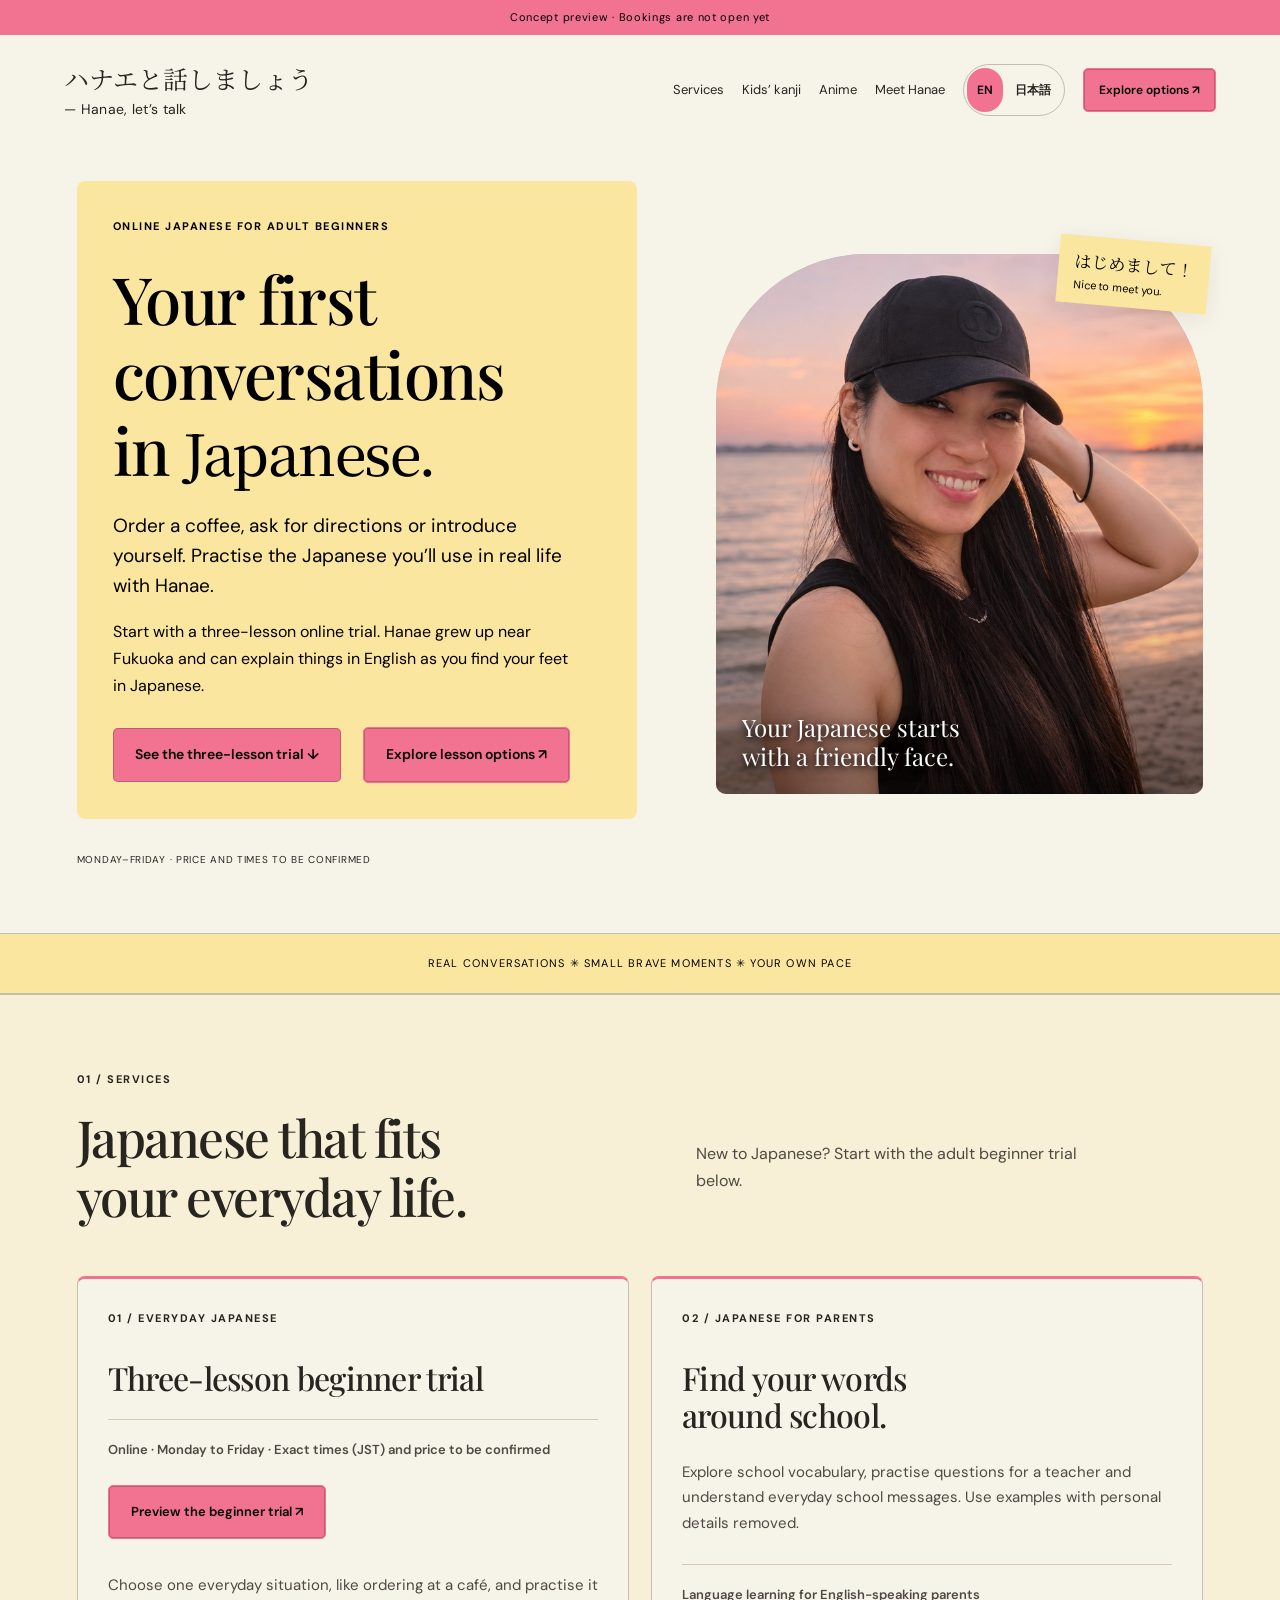
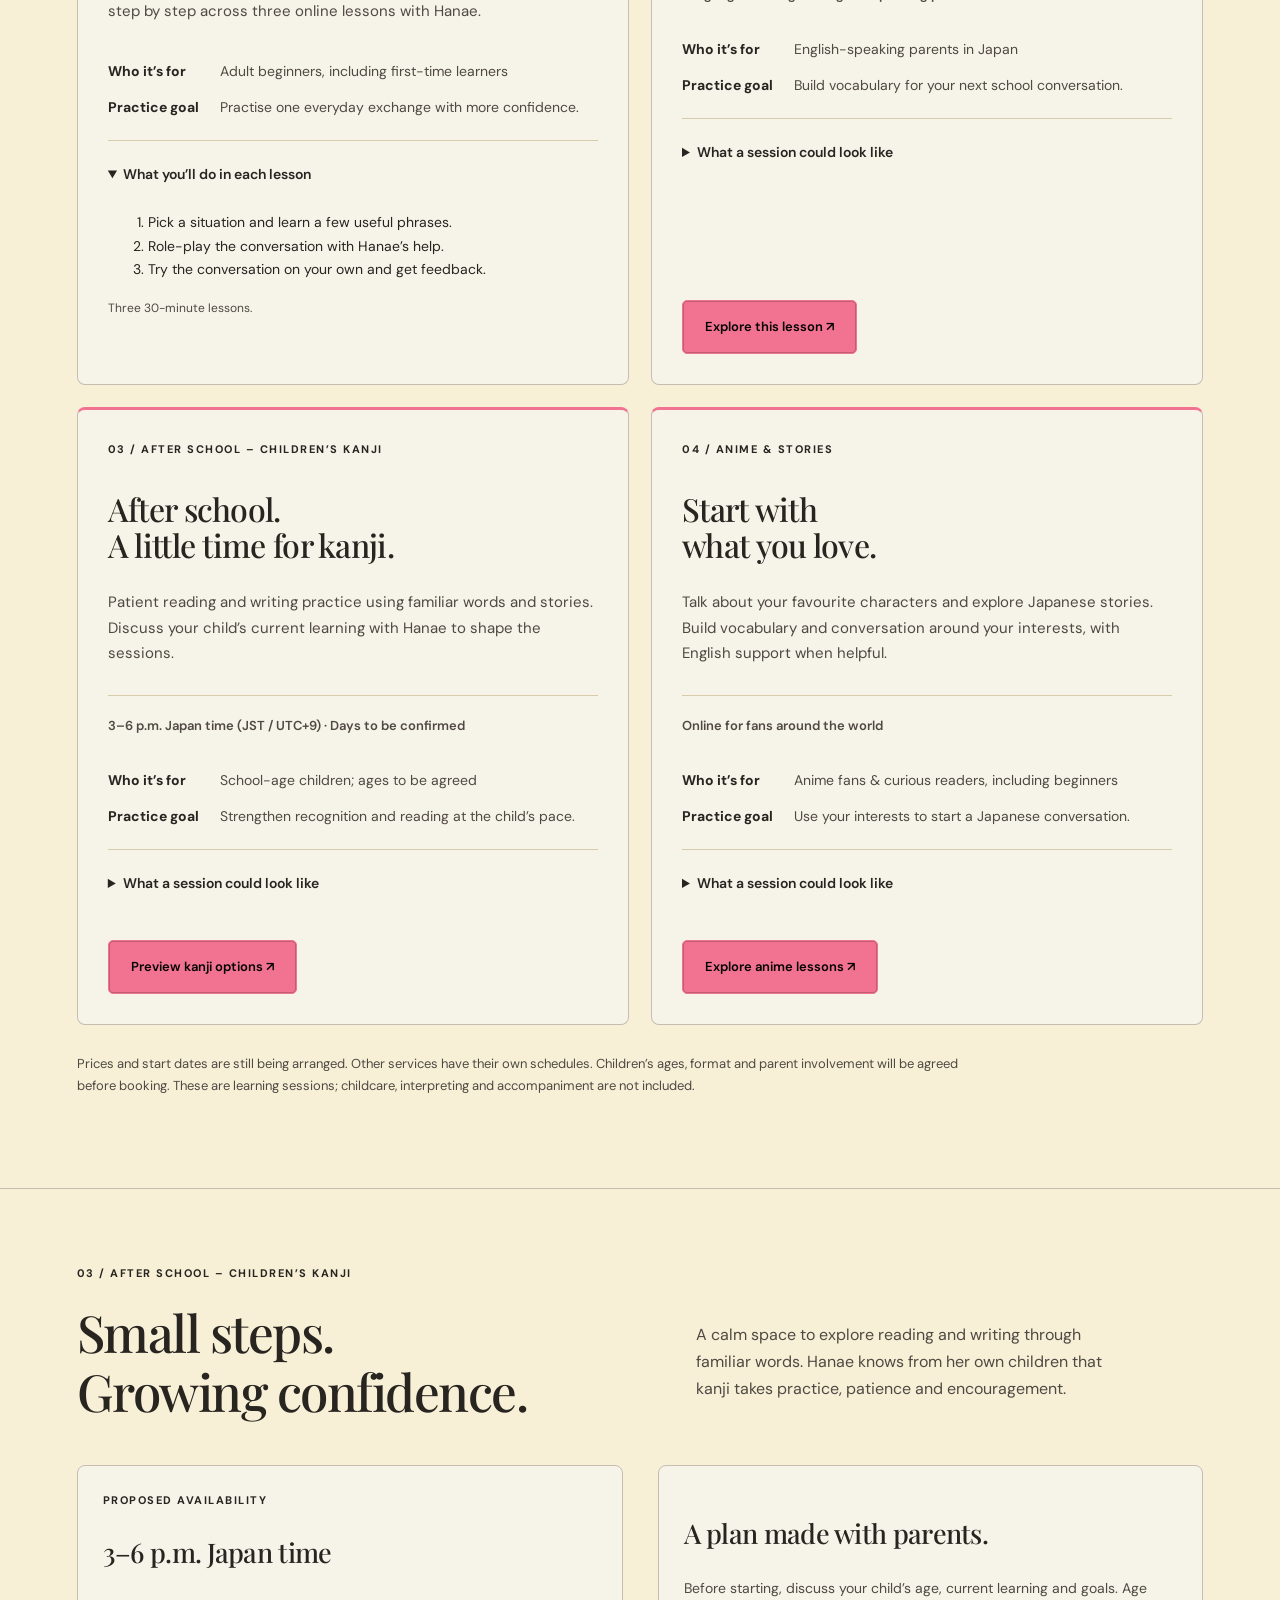
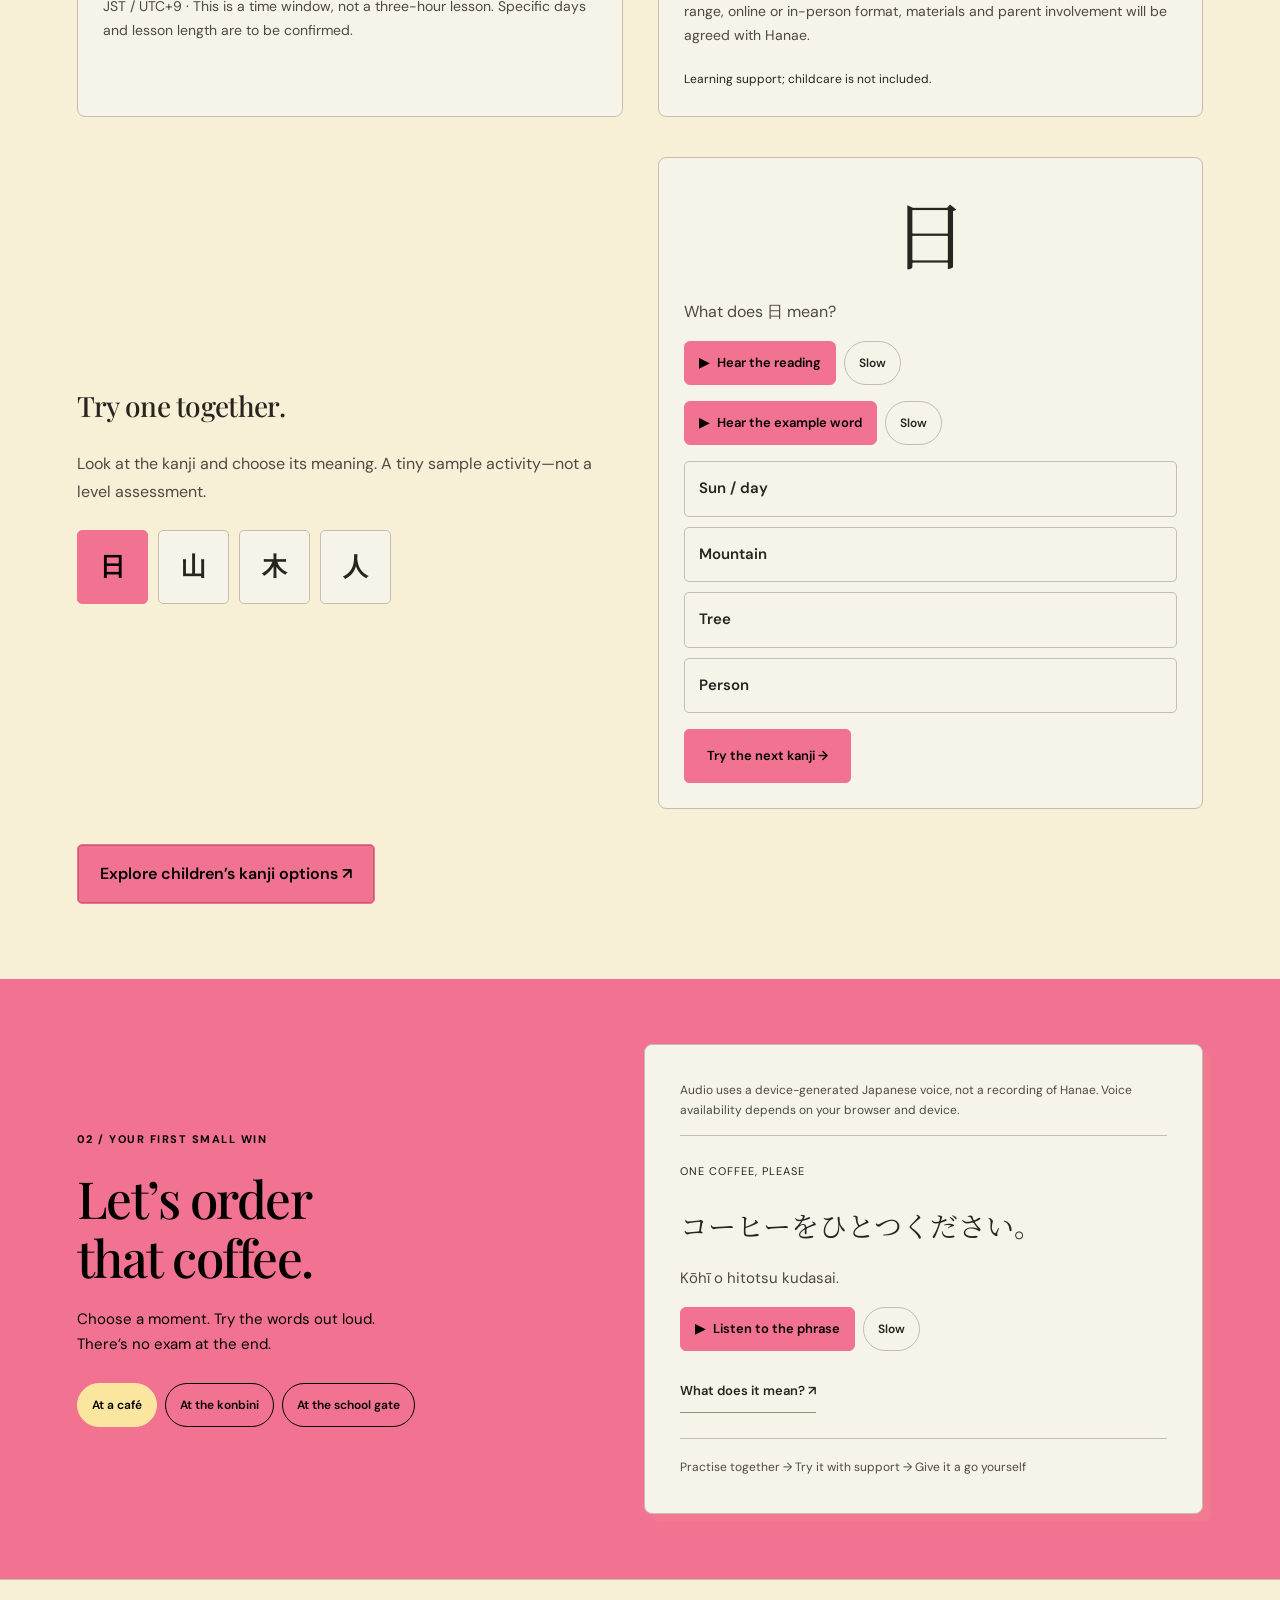
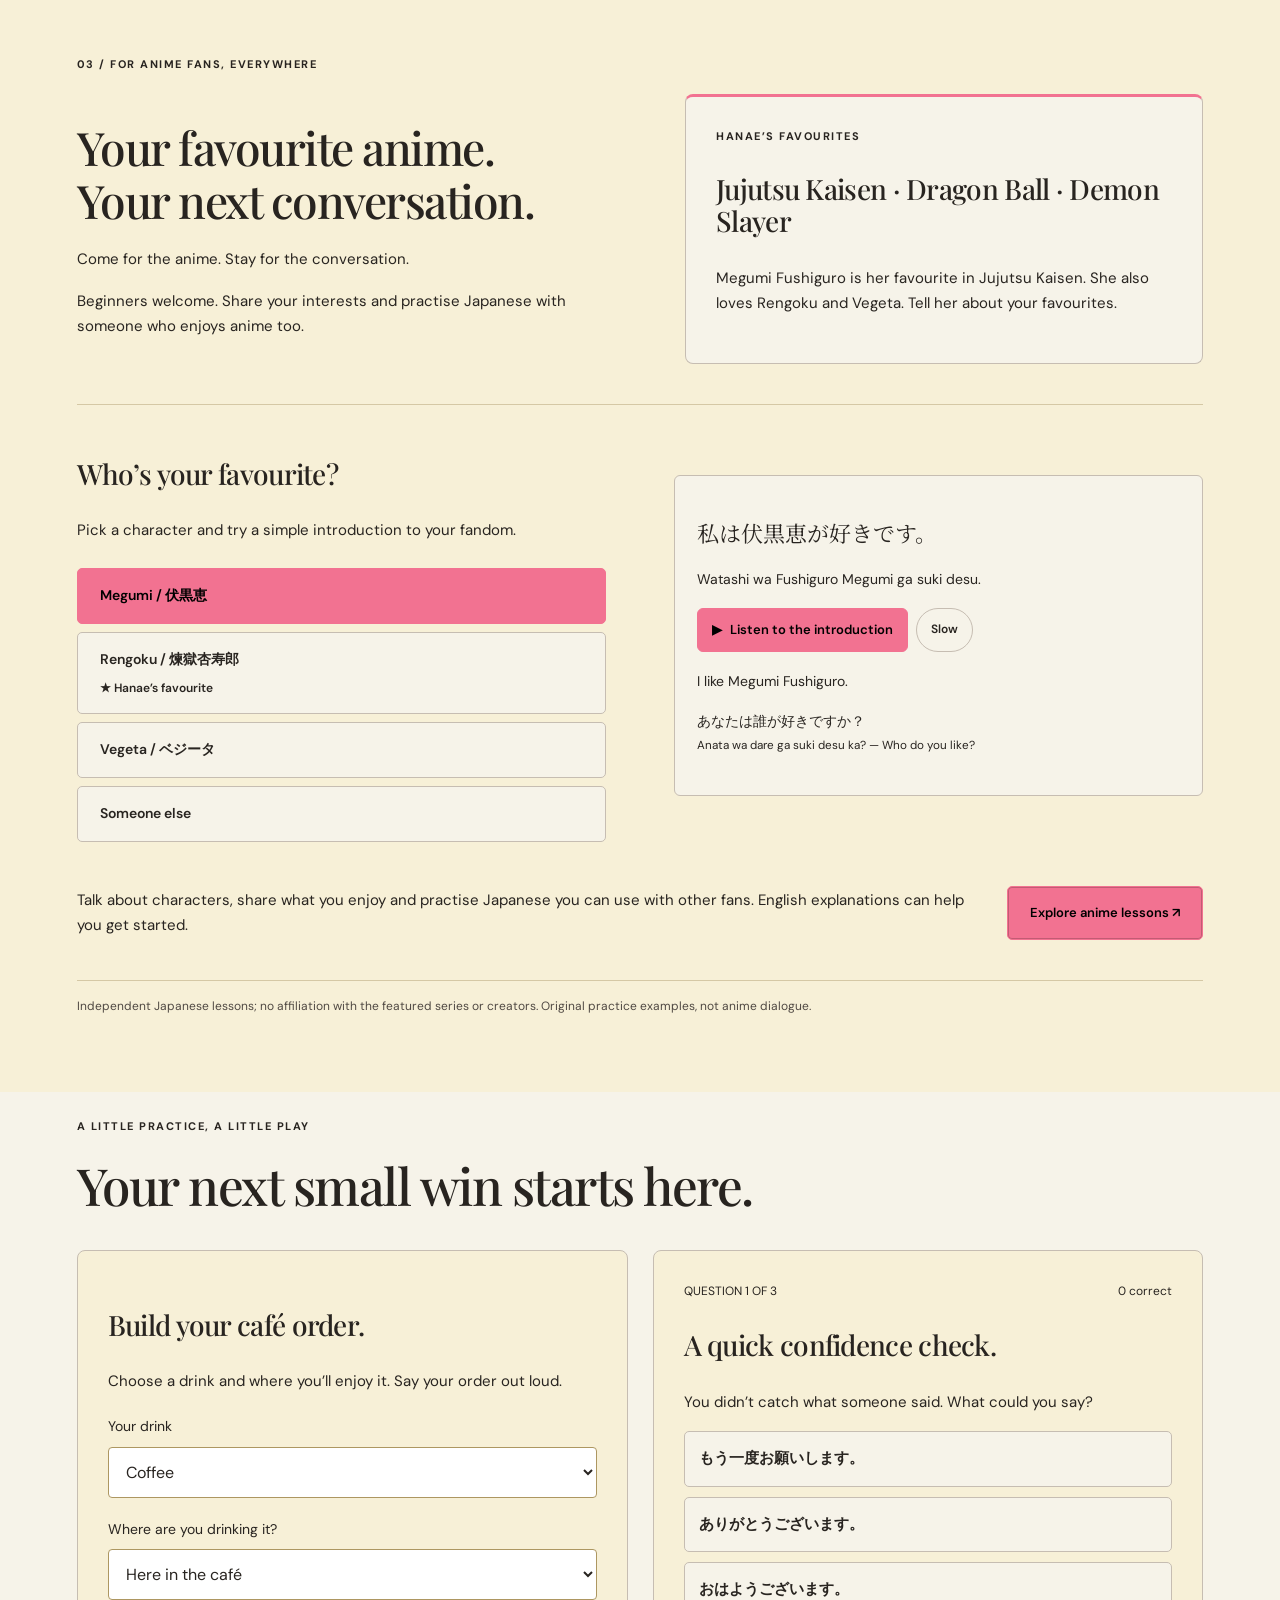
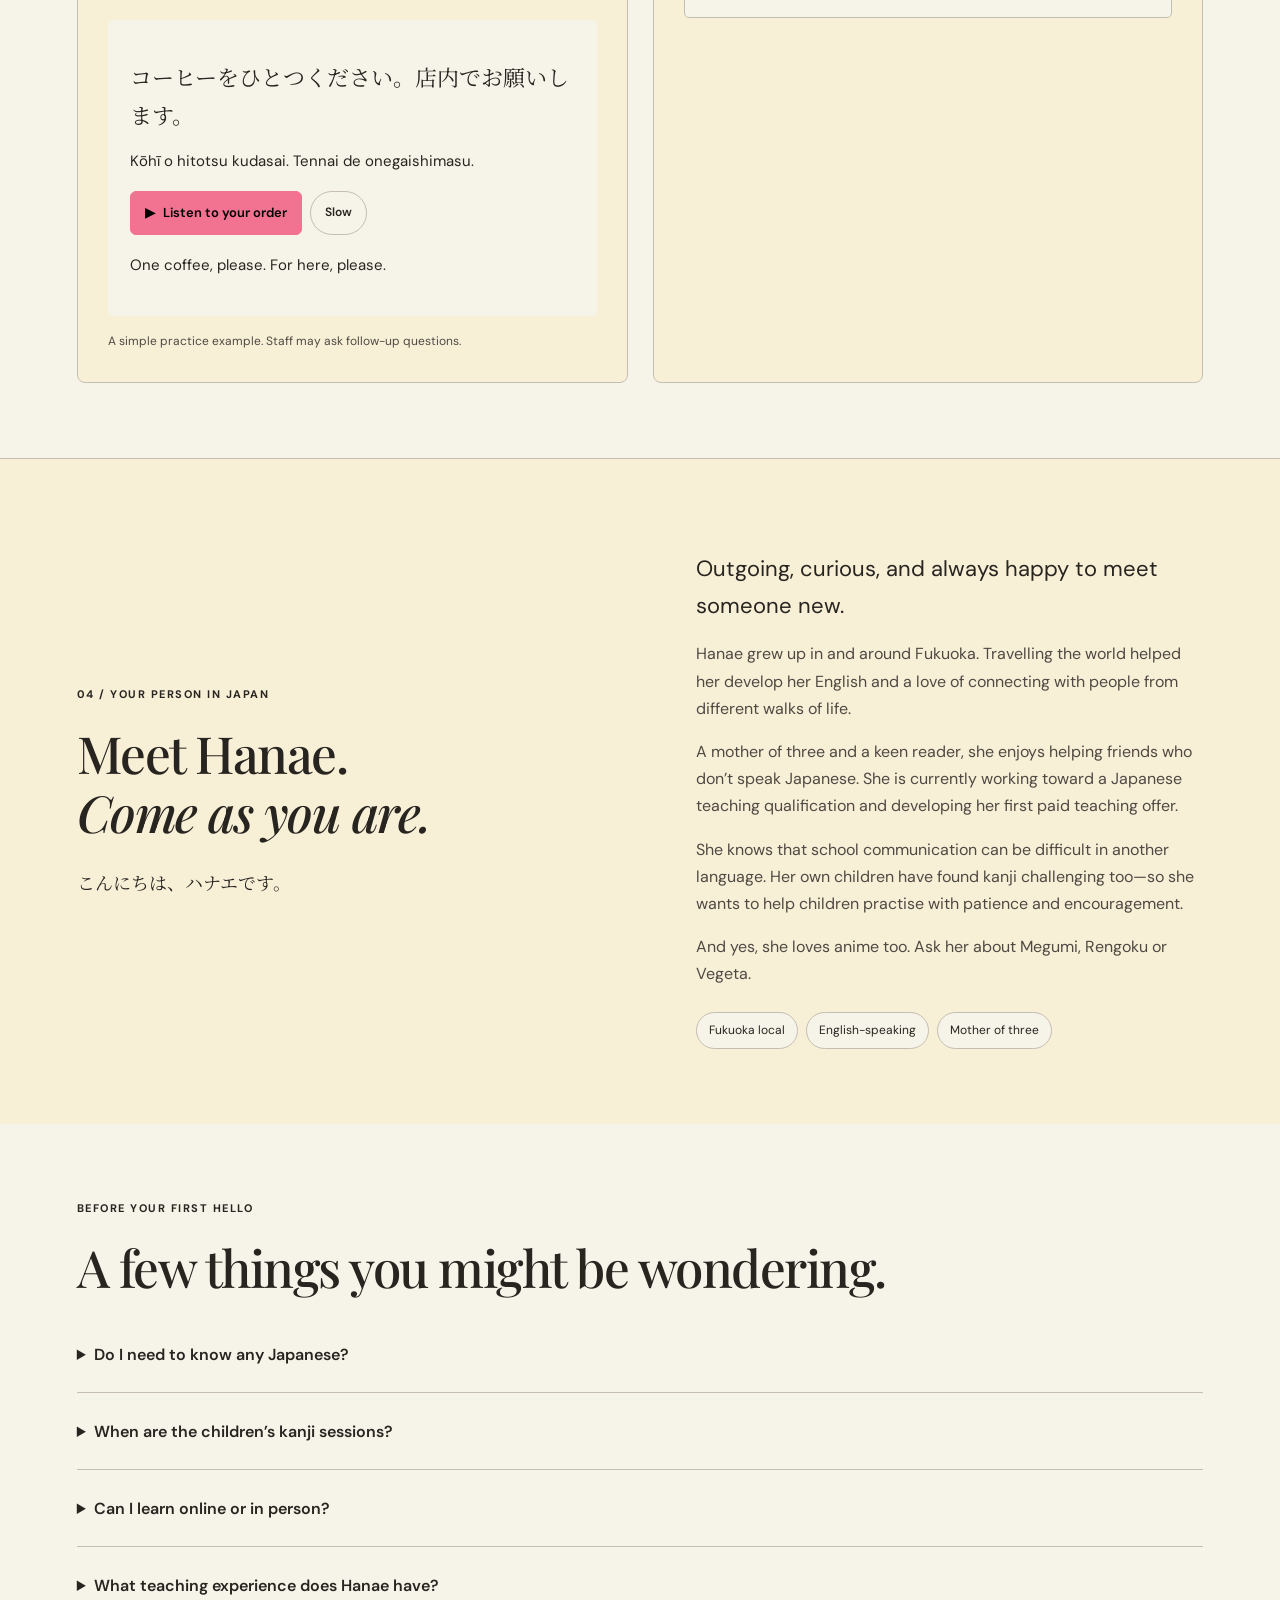
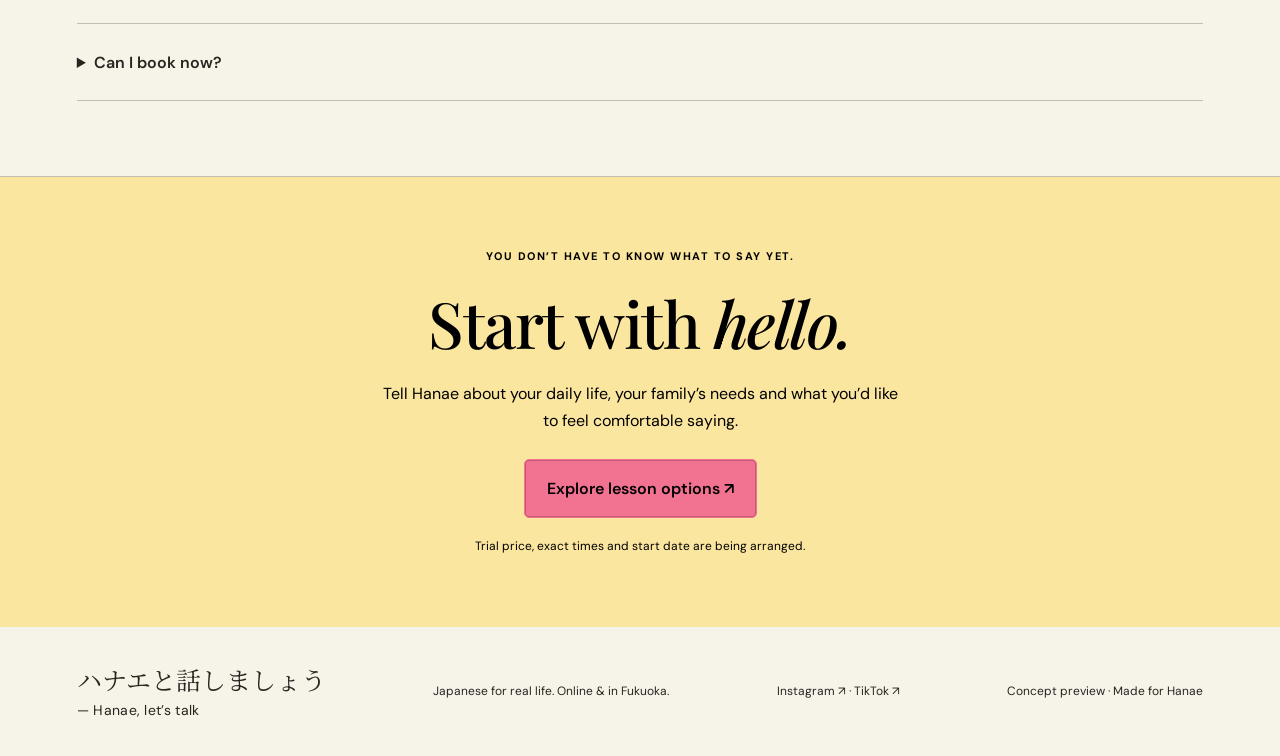
==== commit f436725f: "Add Instagram and TikTok links to the footer" ====
--- a/index.html
+++ b/index.html
@@ -8,5 +8,5 @@
 <section class="section anime" id="anime"><div data-i18n="animeEy" class="eyebrow">03 / FOR ANIME FANS, EVERYWHERE</div><div class="anime-intro"><div><h2 data-i18n="animeTitle" >Your favourite anime.<br>Your next conversation.</h2><p data-i18n="animeLead" class="large">Come for the anime. Stay for the conversation.</p><p data-i18n="animeIntro" >Beginners welcome. Share your interests and practise Japanese with someone who enjoys anime too.</p></div><div class="anime-note"><div data-i18n="favesEy" class="eyebrow">HANAE’S FAVOURITES</div><h3 data-i18n="series" >Jujutsu Kaisen · Dragon Ball · Demon Slayer</h3><p data-i18n="favesBody" >Megumi Fushiguro is her favourite in Jujutsu Kaisen. She also loves Rengoku and Vegeta. Tell her about your favourites.</p></div></div><div class="anime-practice"><div><h3 data-i18n="who" >Who’s your favourite?</h3><p data-i18n="pick" >Pick a character and try a simple introduction to your fandom.</p><div class="choice-row" role="group" aria-label="Favourite character / 好きなキャラクター"><button data-character="megumi" aria-pressed="true"><span data-i18n="charmegumi">Megumi / 伏黒恵</span></button><button data-character="rengoku" aria-pressed="false"><span data-i18n="charrengoku">Rengoku / 煉獄杏寿郎</span><span data-i18n="badge" class="favourite-badge">★ Hanae’s favourite</span></button><button data-character="vegeta" aria-pressed="false"><span data-i18n="charvegeta">Vegeta / ベジータ</span></button><button data-character="other" aria-pressed="false"><span data-i18n="charother">Someone else</span></button></div></div><div class="order-output" aria-live="polite"><p id="fan-ja" lang="ja"></p><p id="fan-romaji"></p><div class="audio-player" data-player="fan"><div class="audio-actions"><button type="button" class="listen-button" data-speech="fan" aria-pressed="false"><span aria-hidden="true">▶</span> <span data-i18n="listenfan" >Listen to the introduction</span></button><button type="button" class="slow-button" data-slow="fan" aria-pressed="false"><span data-i18n="slowfan" >Slow</span></button></div><p class="audio-status" role="status" aria-live="polite"></p></div><p id="fan-en"></p><p data-i18n="fanQuestion" >あなたは誰が好きですか？<br><small>Anata wa dare ga suki desu ka? — Who do you like?</small></p></div></div><div class="anime-bottom"><p data-i18n="animeBody" >Talk about characters, share what you enjoy and practise Japanese you can use with other fans. English explanations can help you get started.</p><button data-meet data-goal="Anime & fan conversations"><span data-i18n="animeCta">Talk anime with Hanae ↗</span></button></div><small data-i18n="animeNote" class="anime-disclaimer">Independent Japanese lessons; no affiliation with the featured series or creators. Original practice examples, not anime dialogue.</small></section>
 <section class="section playground"><div data-i18n="playEy" class="eyebrow">A LITTLE PRACTICE, A LITTLE PLAY</div><h2 data-i18n="playTitle" >Your next small win starts here.</h2><div class="format-grid"><article><h3 data-i18n="orderTitle" >Build your café order.</h3><p data-i18n="orderBody" >Choose a drink and where you’ll enjoy it. Say your order out loud.</p><label><span data-i18n="drinkLabel">Your drink</span><select id="drink"><option value="coffee" data-i18n="coffee">Coffee</option><option value="tea" data-i18n="tea">Black tea</option></select></label><label><span data-i18n="placeLabel">Where are you drinking it?</span><select id="place"><option value="here" data-i18n="here">Here in the café</option><option value="away" data-i18n="away">Taking it with me</option></select></label><div class="order-output" aria-live="polite"><p id="order-ja" lang="ja"></p><p id="order-romaji"></p><div class="audio-player" data-player="order"><div class="audio-actions"><button type="button" class="listen-button" data-speech="order" aria-pressed="false"><span aria-hidden="true">▶</span> <span data-i18n="listenorder" >Listen to your order</span></button><button type="button" class="slow-button" data-slow="order" aria-pressed="false"><span data-i18n="sloworder" >Slow</span></button></div><p class="audio-status" role="status" aria-live="polite"></p></div><p id="order-en"></p></div><small data-i18n="orderNote" >A simple practice example. Staff may ask follow-up questions.</small></article><article><div class="quiz-top"><span id="quiz-progress"></span><span id="quiz-score"></span></div><h3 data-i18n="quizTitle" >A quick confidence check.</h3><p id="quiz-question"></p><div id="quiz-options" class="quiz-options"></div><p id="quiz-feedback" aria-live="polite"></p><div id="quiz-audio" hidden><div class="audio-player" data-player="quiz"><div class="audio-actions"><button type="button" class="listen-button" data-speech="quiz" aria-pressed="false"><span aria-hidden="true">▶</span> <span data-i18n="listenquiz" >Listen to the answer</span></button><button type="button" class="slow-button" data-slow="quiz" aria-pressed="false"><span data-i18n="slowquiz" >Slow</span></button></div><p class="audio-status" role="status" aria-live="polite"></p></div></div><button id="quiz-next" hidden></button></article></div></section>
 <section class="section about" id="meet"><div><div data-i18n="aboutEy" class="eyebrow">04 / YOUR PERSON IN JAPAN</div><h2 data-i18n="aboutTitle" >Meet Hanae.<br><em>Come as you are.</em></h2><span class="signature">こんにちは、ハナエです。</span></div><div><p data-i18n="aboutLead" class="large">Outgoing, curious, and always happy to meet someone new.</p><p data-i18n="about1" >Hanae grew up in and around Fukuoka. Travelling the world helped her develop her English and a love of connecting with people from different walks of life.</p><p data-i18n="about2" >A mother of three and a keen reader, she enjoys helping friends who don’t speak Japanese. She is currently working toward a Japanese teaching qualification and developing her first paid teaching offer.</p><p data-i18n="about3" >She knows that school communication can be difficult in another language. Her own children have found kanji challenging too—so she wants to help children practise with patience and encouragement.</p><p data-i18n="about4" >And yes, she loves anime too. Ask her about Megumi, Rengoku or Vegeta.</p><div class="about-tags"><span data-i18n="local" >Fukuoka local</span><span data-i18n="english" >English-speaking</span><span data-i18n="mother" >Mother of three</span></div></div></section>
-<section class="section faq"><div data-i18n="faqEy" class="eyebrow">BEFORE YOUR FIRST HELLO</div><h2 data-i18n="faqTitle" >A few things you might be wondering.</h2><details><summary data-i18n="faqQ0" >Do I need to know any Japanese?</summary><p data-i18n="faqA0" >Beginner sessions start with simple, useful phrases. Tell Hanae where you’re starting during your introduction.</p></details><details><summary data-i18n="faqQ1" >When are the children’s kanji sessions?</summary><p data-i18n="faqA1" >The planned time window is 3–6 p.m. Japan time (JST / UTC+9). This is an availability window, not a three-hour lesson. Days, session lengths, ages, format and parent involvement will be confirmed before booking.</p></details><details><summary data-i18n="faqQ2" >Can I learn online or in person?</summary><p data-i18n="faqA2" >Online lessons and in-person practice in Fukuoka are part of the offer being developed. Locations and service-specific formats are to be agreed.</p></details><details><summary data-i18n="faqQ3" >What teaching experience does Hanae have?</summary><p data-i18n="faqA3" >Hanae informally helps friends learn Japanese and is studying toward a Japanese teaching qualification. She is preparing her first paid teaching offer.</p></details><details><summary data-i18n="faqQ4" >Can I book now?</summary><p data-i18n="faqA4" >This is a concept preview. Prices and start dates are not final. Introduction buttons demonstrate the flow without sending a message or booking.</p></details></section><section class="final-cta"><div data-i18n="ctaEy" class="eyebrow">YOU DON’T HAVE TO KNOW WHAT TO SAY YET.</div><h2 data-i18n="ctaTitle" >Start with <em>hello.</em></h2><p data-i18n="ctaBody" >Tell Hanae about your daily life, your family’s needs and what you’d like to feel comfortable saying.</p><button data-meet><span data-i18n="ctaMeet">Let’s meet Hanae ↗</span></button><small data-i18n="ctaNote" >Trial price, exact times and start date are being arranged.</small></section></main><footer><a class="brand" href="#" aria-label="ハナエと話しましょう — Hanae, let’s talk"><span class="brand-ja" lang="ja">ハナエと話しましょう</span><span class="brand-en" lang="en">— Hanae, let’s talk</span></a><p data-i18n="footerBody" >Japanese for real life. Online & in Fukuoka.</p><span data-i18n="footerNote" >Concept preview · Made for Hanae</span></footer><a class="back-top" href="#top" hidden><span data-i18n="backTop" >↑ Back to top</span></a>
+<section class="section faq"><div data-i18n="faqEy" class="eyebrow">BEFORE YOUR FIRST HELLO</div><h2 data-i18n="faqTitle" >A few things you might be wondering.</h2><details><summary data-i18n="faqQ0" >Do I need to know any Japanese?</summary><p data-i18n="faqA0" >Beginner sessions start with simple, useful phrases. Tell Hanae where you’re starting during your introduction.</p></details><details><summary data-i18n="faqQ1" >When are the children’s kanji sessions?</summary><p data-i18n="faqA1" >The planned time window is 3–6 p.m. Japan time (JST / UTC+9). This is an availability window, not a three-hour lesson. Days, session lengths, ages, format and parent involvement will be confirmed before booking.</p></details><details><summary data-i18n="faqQ2" >Can I learn online or in person?</summary><p data-i18n="faqA2" >Online lessons and in-person practice in Fukuoka are part of the offer being developed. Locations and service-specific formats are to be agreed.</p></details><details><summary data-i18n="faqQ3" >What teaching experience does Hanae have?</summary><p data-i18n="faqA3" >Hanae informally helps friends learn Japanese and is studying toward a Japanese teaching qualification. She is preparing her first paid teaching offer.</p></details><details><summary data-i18n="faqQ4" >Can I book now?</summary><p data-i18n="faqA4" >This is a concept preview. Prices and start dates are not final. Introduction buttons demonstrate the flow without sending a message or booking.</p></details></section><section class="final-cta"><div data-i18n="ctaEy" class="eyebrow">YOU DON’T HAVE TO KNOW WHAT TO SAY YET.</div><h2 data-i18n="ctaTitle" >Start with <em>hello.</em></h2><p data-i18n="ctaBody" >Tell Hanae about your daily life, your family’s needs and what you’d like to feel comfortable saying.</p><button data-meet><span data-i18n="ctaMeet">Let’s meet Hanae ↗</span></button><small data-i18n="ctaNote" >Trial price, exact times and start date are being arranged.</small></section></main><footer><a class="brand" href="#" aria-label="ハナエと話しましょう — Hanae, let’s talk"><span class="brand-ja" lang="ja">ハナエと話しましょう</span><span class="brand-en" lang="en">— Hanae, let’s talk</span></a><p data-i18n="footerBody" >Japanese for real life. Online & in Fukuoka.</p><p><a href="https://www.instagram.com/hanaeletstalk/">Instagram ↗</a> · <a href="https://www.tiktok.com/@hanaeletstalk">TikTok ↗</a></p><span data-i18n="footerNote" >Concept preview · Made for Hanae</span></footer><a class="back-top" href="#top" hidden><span data-i18n="backTop" >↑ Back to top</span></a>
 <dialog id="booking"><button id="close" aria-label="Close / 閉じる">×</button><div data-i18n="bookingEy" class="eyebrow">A FIRST HELLO</div><h2 data-i18n="bookingTitle" >Meet Hanae.</h2><p data-i18n="bookingBody" >This is a preview of the introduction flow. No booking or message will be sent.</p><form id="intro"><label><span data-i18n="modeLabel">How would you like to meet?</span><select id="mode"><option value="Online" data-i18n="online">Online</option><option value="In Fukuoka" data-i18n="fukuoka">In Fukuoka</option></select></label><label><span data-i18n="goalLabel">What brings you here?</span><select id="goal"><option value="Beginner trial" data-i18n="goalTrial">Three-lesson beginner trial</option><option value="Everyday life in Japan" data-i18n="goal0">Everyday life in Japan</option><option value="Japanese as a parent" data-i18n="goal1">Japanese as a parent</option><option value="Kanji &amp; stories for my child" data-i18n="goal2">Kanji &amp; stories for my child</option><option value="A trip to Japan" data-i18n="goal3">A trip to Japan</option><option value="Anime &amp; fan conversations" data-i18n="goal4">Anime &amp; fan conversations</option><option value="Something else" data-i18n="goal5">Something else</option></select></label><p data-i18n="trialBooking" id="trial-booking-note" hidden>Three 30-minute online lessons, Monday to Friday. Exact times (JST) and price to be confirmed.</p><p data-i18n="kanjiBooking" id="kanji-booking-note" hidden>Children’s kanji: 3–6 p.m. Japan time. Days and session arrangements to be confirmed.</p><button type="submit"><span data-i18n="submit">Preview my introduction ↗</span></button></form><div id="result" hidden role="status"></div><small data-i18n="bookingNote" >Bookings will open after Hanae confirms the details and availability.</small></dialog><script src="app.js?v=20261111-site-title"></script></body></html>
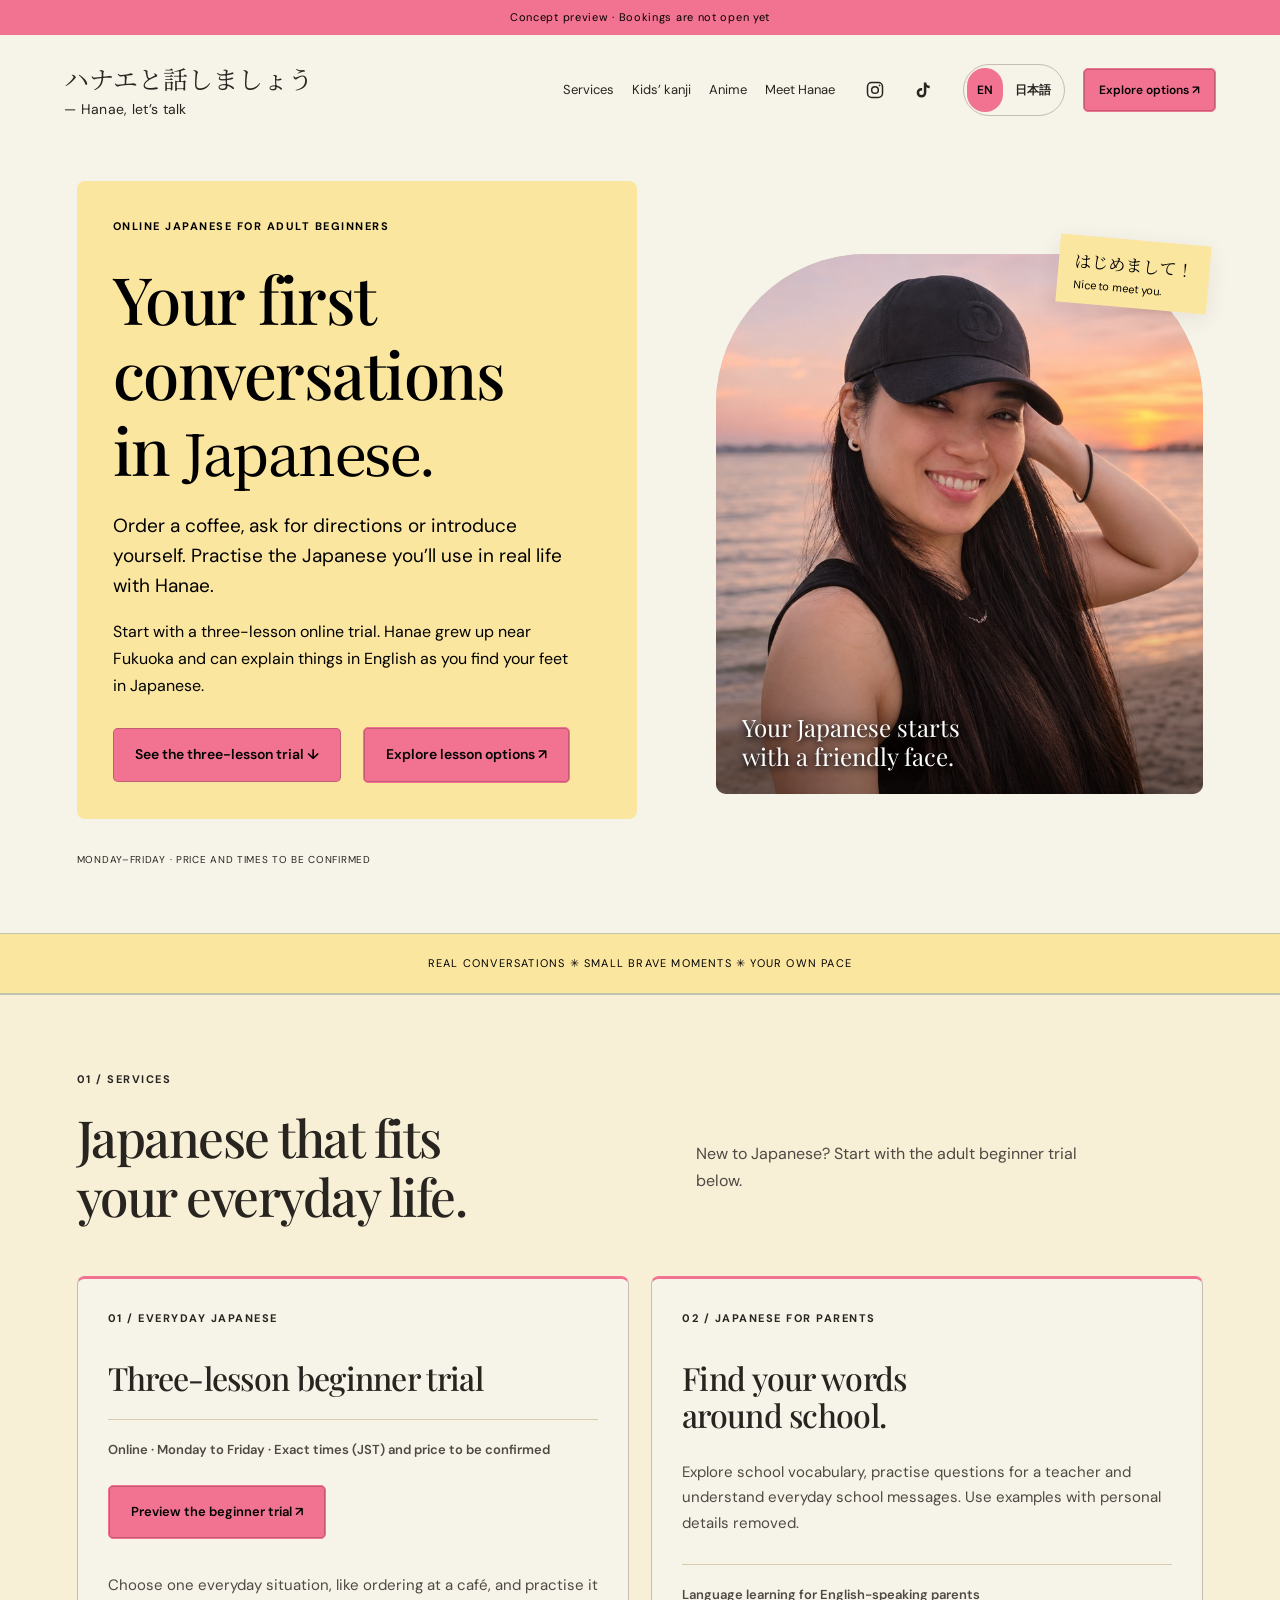
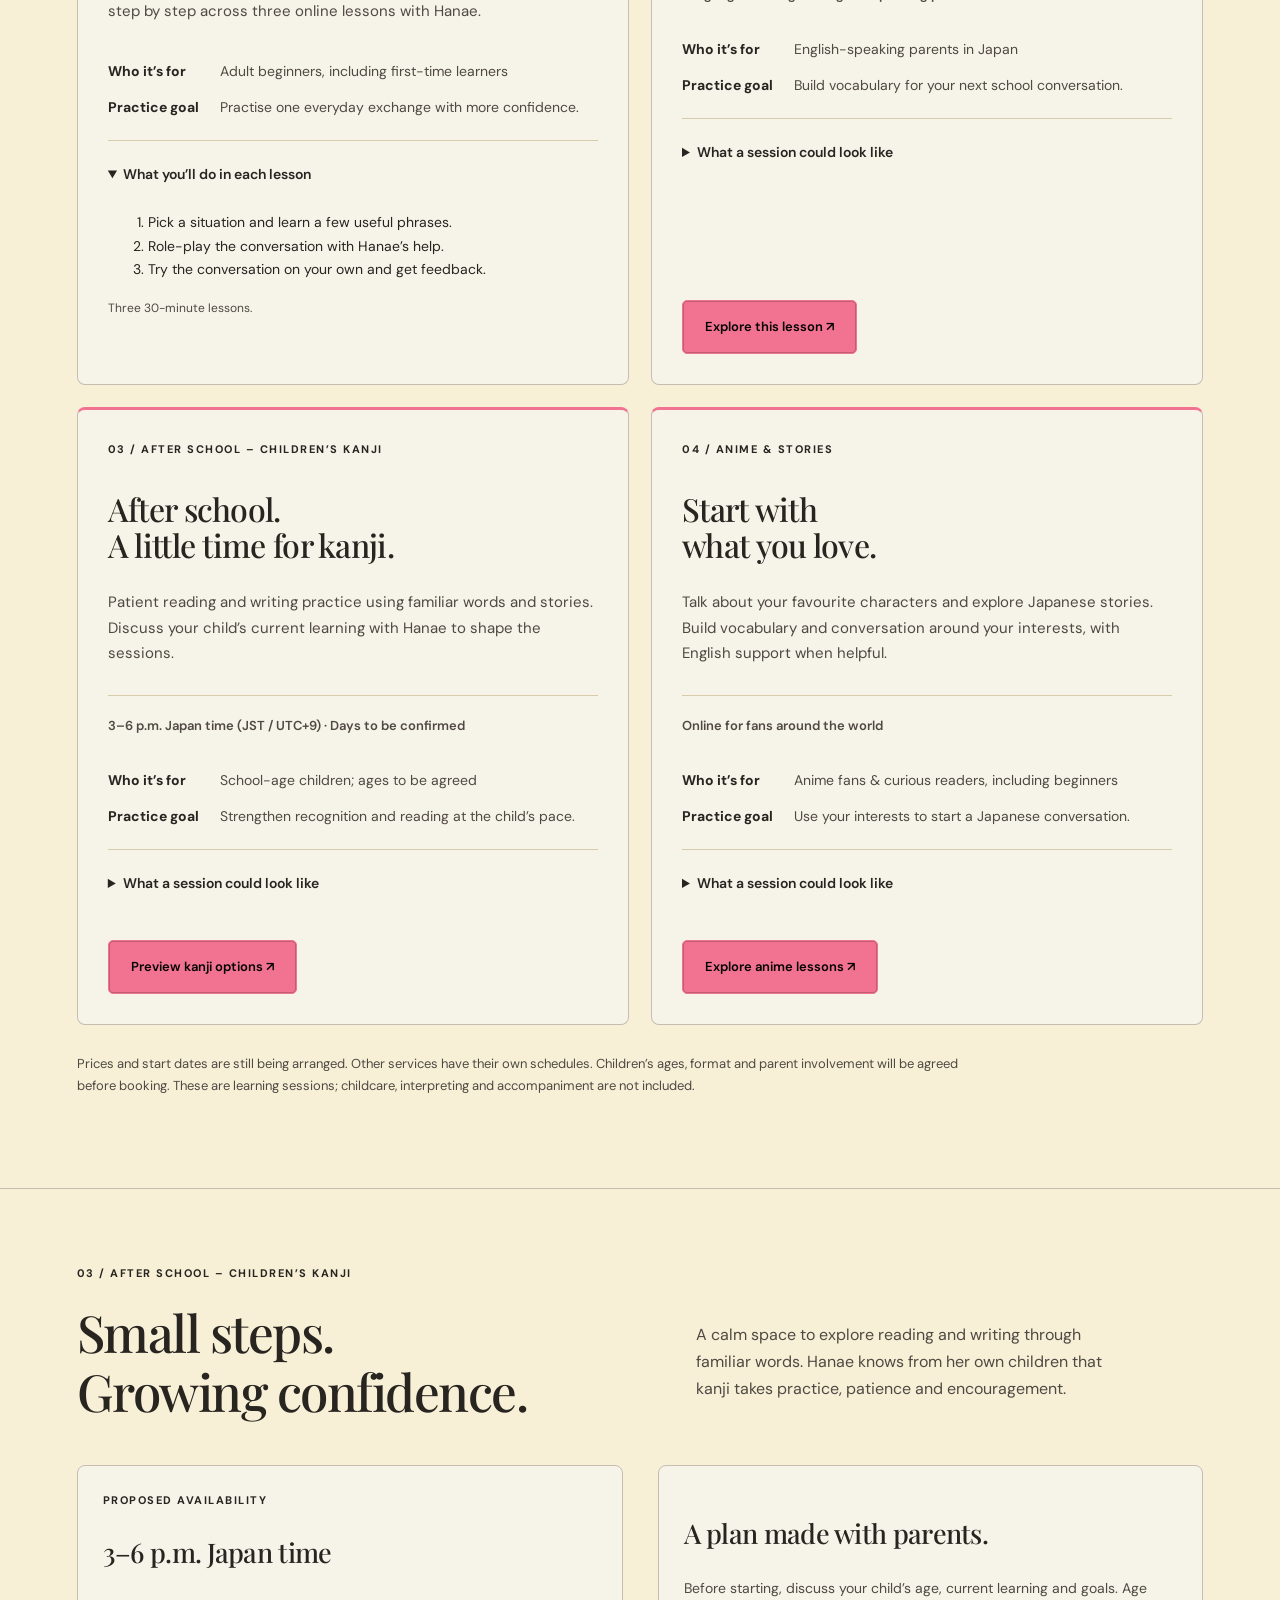
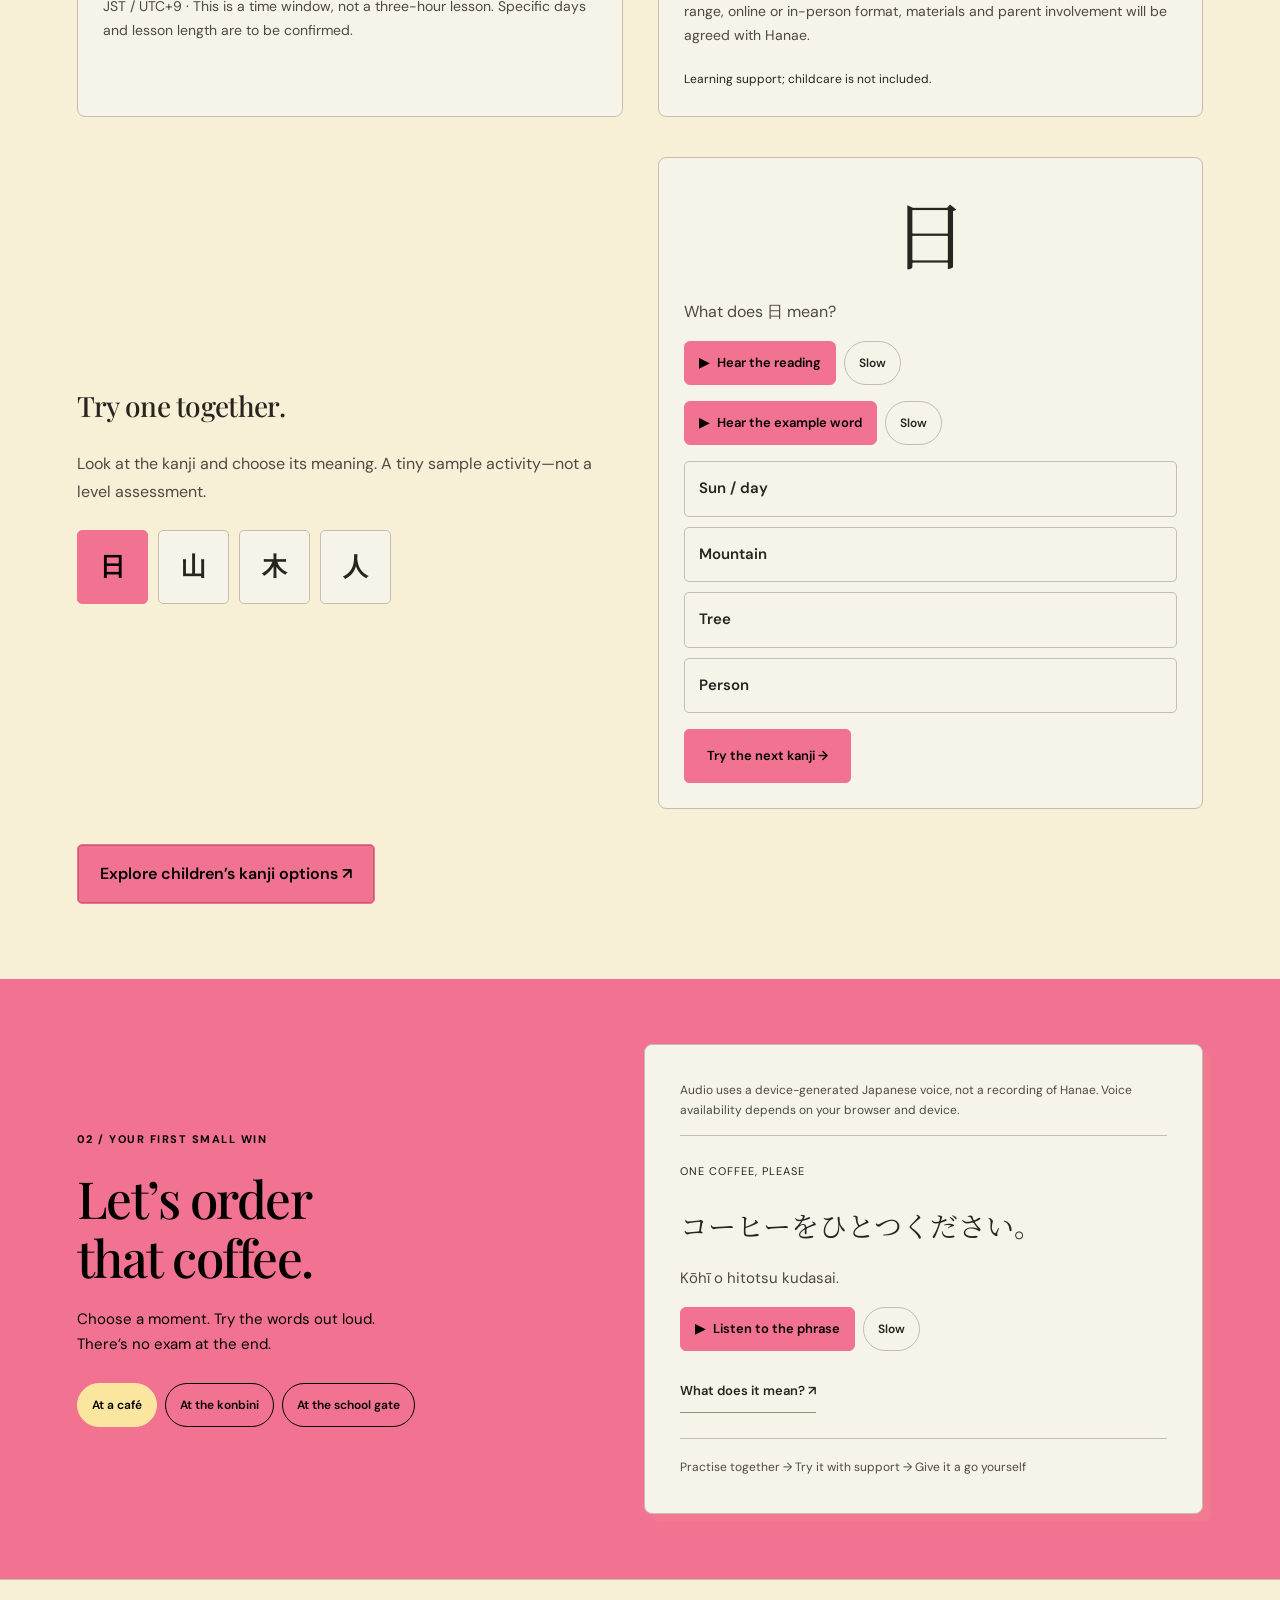
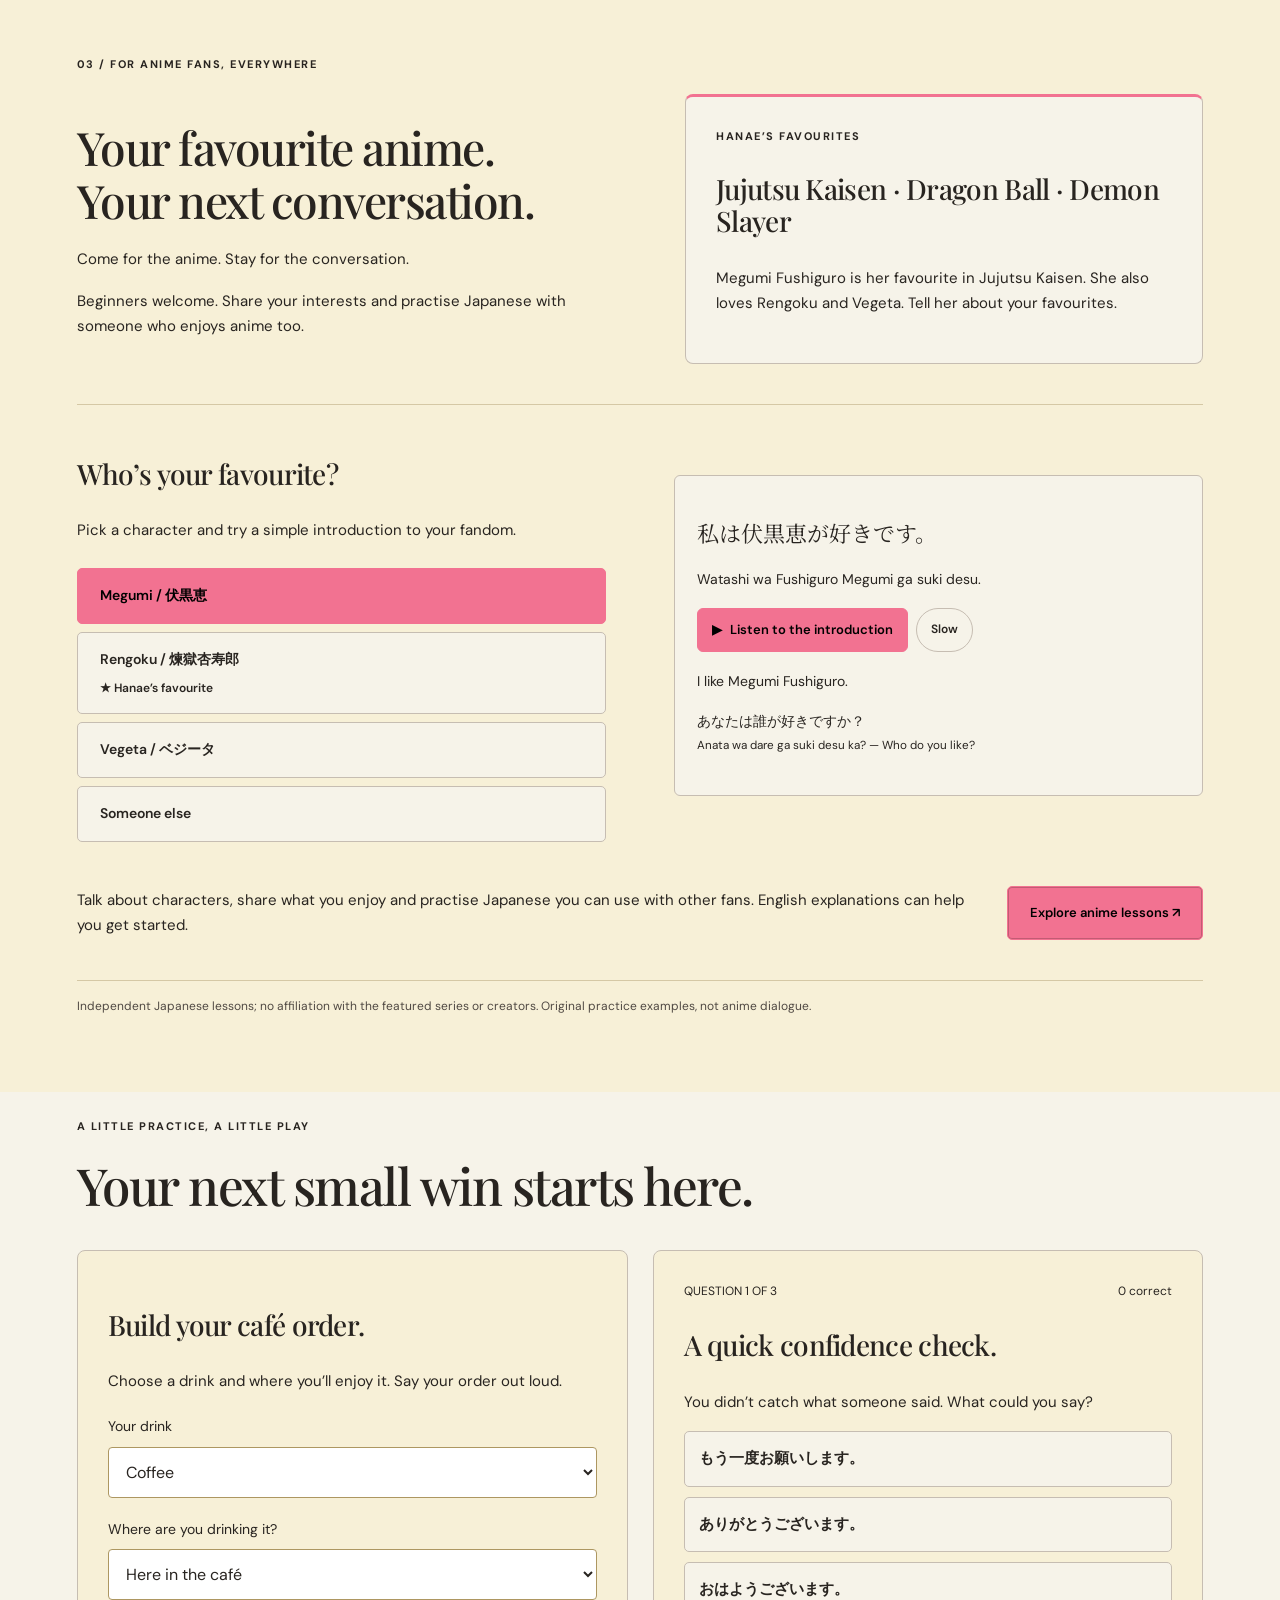
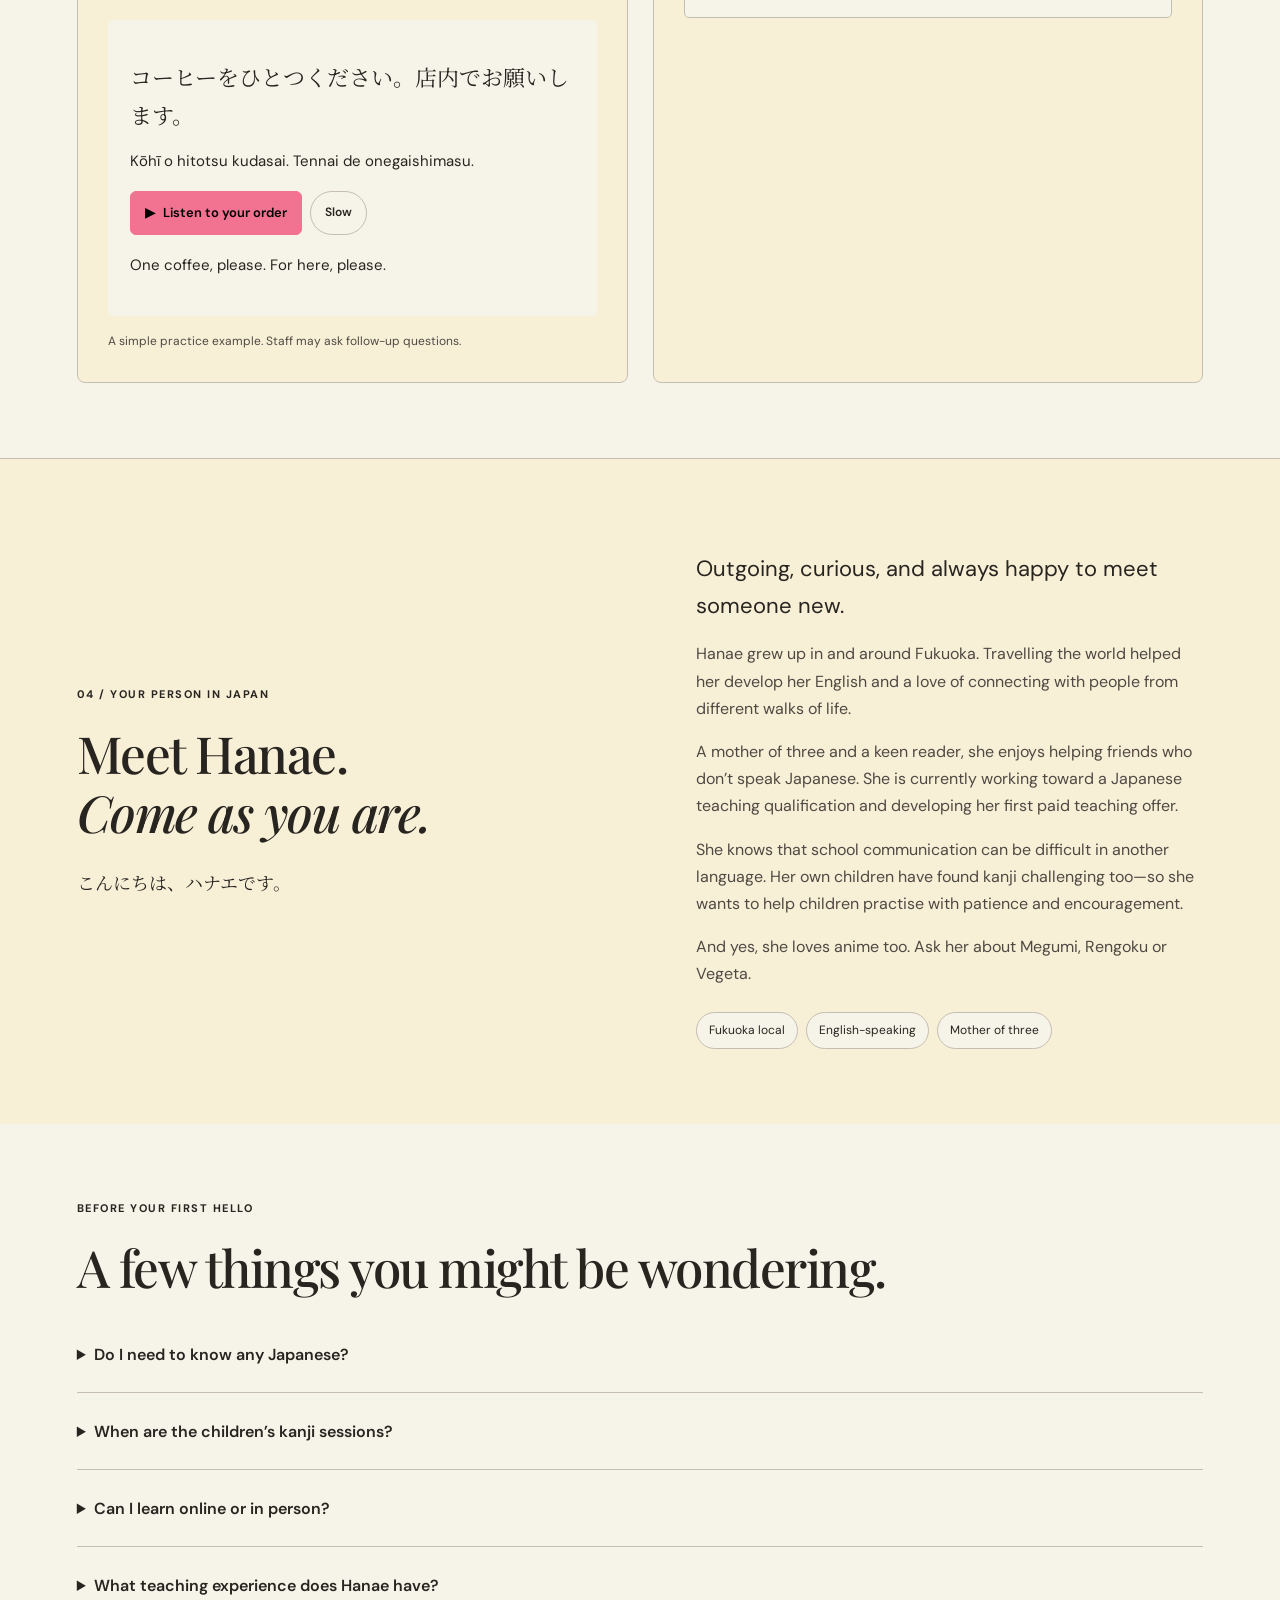
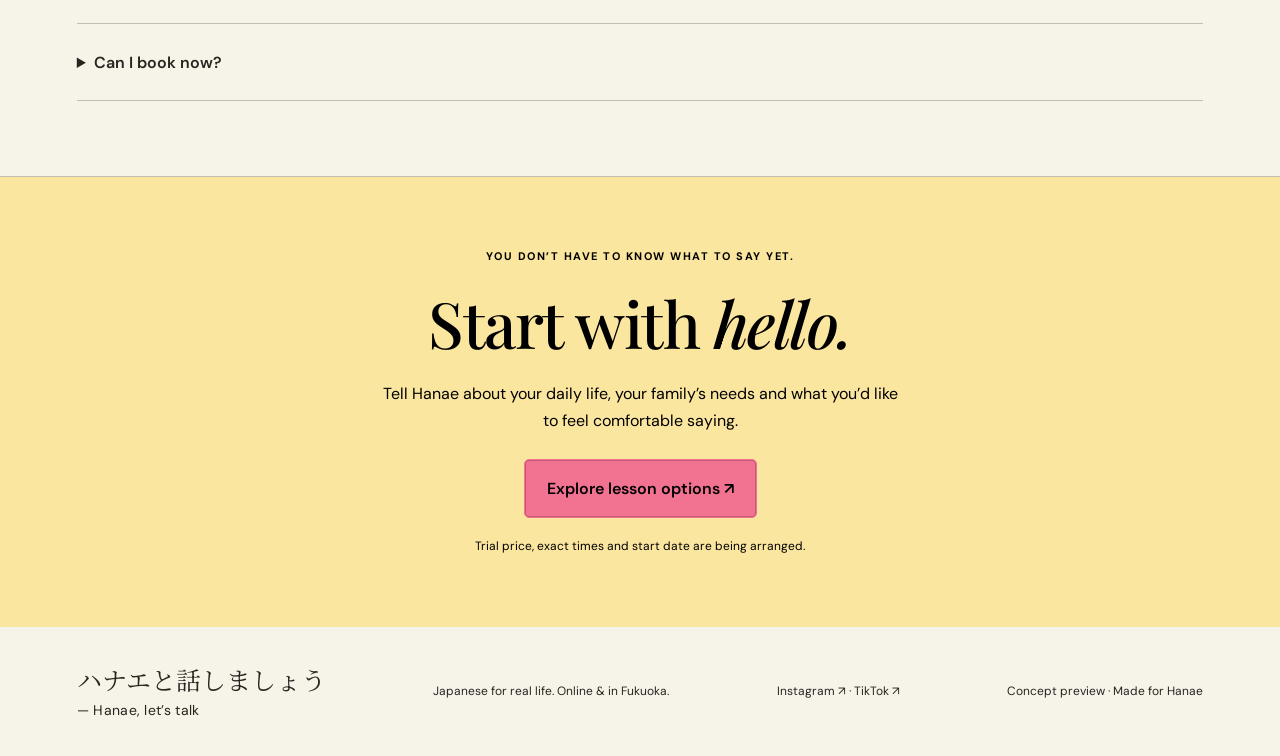
==== commit f11329cc: "Add Instagram and TikTok icons to the site header" ====
--- a/index.html
+++ b/index.html
@@ -1,6 +1,13 @@
-<!doctype html><html lang="en"><head><meta charset="UTF-8"><meta name="viewport" content="width=device-width,initial-scale=1"><meta name="description" content="Learn everyday Japanese online with Hanae. Start with a three-lesson trial for adult beginners, Monday to Friday."><title>ハナエと話しましょう — Hanae, let’s talk</title><link rel="stylesheet" href="style.css?v=20261111-bilingual-brand"></head><body><a data-i18n="skip" href="#main" class="skip-link">Skip to content</a>
+<!doctype html><html lang="en"><head><meta charset="UTF-8"><meta name="viewport" content="width=device-width,initial-scale=1"><meta name="description" content="Learn everyday Japanese online with Hanae. Start with a three-lesson trial for adult beginners, Monday to Friday."><title>ハナエと話しましょう — Hanae, let’s talk</title><link rel="stylesheet" href="style.css?v=20261111-social-icons"></head><body><a data-i18n="skip" href="#main" class="skip-link">Skip to content</a>
 <div data-i18n="preview" class="preview">Concept preview · Bookings are not open yet</div>
-<header id="top"><a class="brand" href="#" aria-label="ハナエと話しましょう — Hanae, let’s talk"><span class="brand-ja" lang="ja">ハナエと話しましょう</span><span class="brand-en" lang="en">— Hanae, let’s talk</span></a><nav aria-label="Main navigation"><button class="menu-toggle" id="menu-toggle" aria-expanded="false" aria-controls="mobile-menu"><span aria-hidden="true">☰</span><span data-i18n="menuLabel">Menu</span></button><a href="#services"><span data-i18n="navServices">Services</span></a><a href="#kanji"><span data-i18n="navKanji">Kids’ kanji</span></a><a href="#anime"><span data-i18n="menuAnime">Anime</span></a><a href="#meet"><span data-i18n="navMeet">Meet Hanae</span></a><div class="language-switch" role="group" aria-label="Website language / 表示言語"><button data-lang="en" lang="en" aria-pressed="true">EN</button><button data-lang="ja" lang="ja" aria-pressed="false">日本語</button></div><button class="small" data-meet><span data-i18n="helloButton">Say hello ↗</span></button></nav><nav id="mobile-menu" class="mobile-menu" aria-label="Mobile navigation / モバイルメニュー" hidden><a href="#services" data-i18n="navServices">Services</a><a href="#kanji" data-i18n="navKanji">Kids’ kanji</a><a href="#anime" data-i18n="menuAnime">Anime</a><a href="#meet" data-i18n="navMeet">Meet Hanae</a></nav></header>
+<header id="top"><a class="brand" href="#" aria-label="ハナエと話しましょう — Hanae, let’s talk"><span class="brand-ja" lang="ja">ハナエと話しましょう</span><span class="brand-en" lang="en">— Hanae, let’s talk</span></a><nav aria-label="Main navigation"><button class="menu-toggle" id="menu-toggle" aria-expanded="false" aria-controls="mobile-menu"><span aria-hidden="true">☰</span><span data-i18n="menuLabel">Menu</span></button><a href="#services"><span data-i18n="navServices">Services</span></a><a href="#kanji"><span data-i18n="navKanji">Kids’ kanji</span></a><a href="#anime"><span data-i18n="menuAnime">Anime</span></a><a href="#meet"><span data-i18n="navMeet">Meet Hanae</span></a><div class="header-social">
+  <a href="https://www.instagram.com/hanaeletstalk/" aria-label="Instagram">
+    <svg viewBox="0 0 24 24" fill="none" stroke="currentColor" stroke-width="1.8" aria-hidden="true" focusable="false"><rect x="3" y="3" width="18" height="18" rx="5"/><circle cx="12" cy="12" r="4"/><circle cx="17.5" cy="6.5" r="1" fill="currentColor" stroke="none"/></svg>
+  </a>
+  <a href="https://www.tiktok.com/@hanaeletstalk" aria-label="TikTok">
+    <svg viewBox="0 0 24 24" fill="currentColor" aria-hidden="true" focusable="false"><path d="M16 3h-3v12.3a2.8 2.8 0 1 1-2.8-2.8h.8v-3h-.8a5.8 5.8 0 1 0 5.8 5.8V8.7a7.2 7.2 0 0 0 4 1.3V7a4 4 0 0 1-4-4Z"/></svg>
+  </a>
+</div><div class="language-switch" role="group" aria-label="Website language / 表示言語"><button data-lang="en" lang="en" aria-pressed="true">EN</button><button data-lang="ja" lang="ja" aria-pressed="false">日本語</button></div><button class="small" data-meet><span data-i18n="helloButton">Say hello ↗</span></button></nav><nav id="mobile-menu" class="mobile-menu" aria-label="Mobile navigation / モバイルメニュー" hidden><a href="#services" data-i18n="navServices">Services</a><a href="#kanji" data-i18n="navKanji">Kids’ kanji</a><a href="#anime" data-i18n="menuAnime">Anime</a><a href="#meet" data-i18n="navMeet">Meet Hanae</a></nav></header>
 <main id="main" tabindex="-1"><section class="hero"><div class="hero-copy"><div class="hero-panel"><div data-i18n="heroEyebrow" class="eyebrow">ONLINE JAPANESE FOR ADULT BEGINNERS</div><h1 data-i18n="heroTitle" >Your first conversations<br>in <em>Japanese.</em></h1><p data-i18n="heroLead" class="lead">Order a coffee, ask for directions or introduce yourself. Practise the Japanese you’ll use in real life with Hanae.</p><p data-i18n="heroBody" >Start with a three-lesson online trial. Hanae grew up near Fukuoka and can explain things in English as you find your feet in Japanese.</p><div class="actions"><a class="trial-link" href="#service-everyday" data-i18n="trialLink">See the three-lesson trial ↓</a><button data-meet><span data-i18n="meetButton">Meet Hanae ↗</span></button></div></div><div data-i18n="heroFoot" class="hero-foot">MONDAY–FRIDAY · PRICE AND TIMES TO BE CONFIRMED</div></div><div class="portrait"><img src="assets/hanae-portrait.jpg" width="750" height="1000" fetchpriority="high" decoding="async" alt="Hanae smiling on a beach at sunset"><span data-i18n="photoLabel" class="photo-label">Your Japanese starts<br>with a friendly face.</span><div class="hello">はじめまして！<small data-i18n="nice" >Nice to meet you.</small></div></div></section>
 <div data-i18n="ribbon" class="ribbon">REAL CONVERSATIONS ✳ SMALL BRAVE MOMENTS ✳ YOUR OWN PACE</div>
 <section class="section services" id="services"><div data-i18n="servicesEyebrow" class="eyebrow">01 / SERVICES</div><div class="section-top"><h2 data-i18n="servicesTitle" >Japanese that fits<br>your everyday life.</h2><p data-i18n="servicesIntro" >New to Japanese? Start with the adult beginner trial below.</p></div><div class="service-grid"><article class="service-card" id="service-everyday"><div data-i18n="everydayEy" class="eyebrow">01 / EVERYDAY JAPANESE</div><h3 data-i18n="everydayTitle" >Three-lesson beginner trial</h3><div data-i18n="everydayMeta" class="service-meta">Online · Monday to Friday · Exact times (JST) and price to be confirmed</div><button data-meet data-goal="Beginner trial"><span data-i18n="everydayCta">Preview the beginner trial ↗</span></button><p data-i18n="everydayBody" >Choose one everyday situation, like ordering at a café, and practise it step by step across three online lessons with Hanae.</p><dl class="service-facts"><div><dt><span data-i18n="whoLabeleveryday" >Who it’s for</span></dt><dd><span data-i18n="whoeveryday" >Adult beginners, including first-time learners</span></dd></div><div><dt><span data-i18n="outcomeLabeleveryday" >Practice goal</span></dt><dd><span data-i18n="outcomeeveryday" >Practise one everyday exchange with more confidence.</span></dd></div></dl><details class="session-details" open><summary data-i18n="sessionLabeleveryday" >What you’ll do in each lesson</summary><ol><li data-i18n="trialStep1">Pick a situation and learn a few useful phrases.</li><li data-i18n="trialStep2">Role-play the conversation with Hanae’s help.</li><li data-i18n="trialStep3">Try the conversation on your own and get feedback.</li></ol><small data-i18n="durationeveryday" >Three 30-minute lessons.</small></details></article><article class="service-card" id="service-family"><div data-i18n="familyEy" class="eyebrow">02 / JAPANESE FOR PARENTS</div><h3 data-i18n="familyTitle" >Find your words<br>around school.</h3><p data-i18n="familyBody" >Explore school vocabulary, practise questions for a teacher and understand everyday school messages. Use examples with personal details removed.</p><div data-i18n="familyMeta" class="service-meta">Language learning for English-speaking parents</div><dl class="service-facts"><div><dt><span data-i18n="whoLabelfamily" >Who it’s for</span></dt><dd><span data-i18n="whofamily" >English-speaking parents in Japan</span></dd></div><div><dt><span data-i18n="outcomeLabelfamily" >Practice goal</span></dt><dd><span data-i18n="outcomefamily" >Build vocabulary for your next school conversation.</span></dd></div></dl><details class="session-details"><summary data-i18n="sessionLabelfamily" >What a session could look like</summary><p data-i18n="sessionfamily" >Explore a sample school message, practise a question and check understanding.</p><small data-i18n="durationfamily" >Length, price and format: to be confirmed.</small></details><button data-meet data-goal="Japanese as a parent"><span data-i18n="familyCta">Explore this with Hanae ↗</span></button></article><article class="service-card" id="service-kanji"><div data-i18n="kanjiEy" class="eyebrow">03 / AFTER SCHOOL – CHILDREN’S KANJI</div><h3 data-i18n="kanjiTitle" >After school.<br>A little time for kanji.</h3><p data-i18n="kanjiBody" >Patient reading and writing practice using familiar words and stories. Discuss your child’s current learning with Hanae to shape the sessions.</p><div data-i18n="kanjiMeta" class="service-meta">3–6 p.m. Japan time (JST / UTC+9) · Days to be confirmed</div><dl class="service-facts"><div><dt><span data-i18n="whoLabelkanji" >Who it’s for</span></dt><dd><span data-i18n="whokanji" >School-age children; ages to be agreed</span></dd></div><div><dt><span data-i18n="outcomeLabelkanji" >Practice goal</span></dt><dd><span data-i18n="outcomekanji" >Strengthen recognition and reading at the child’s pace.</span></dd></div></dl><details class="session-details"><summary data-i18n="sessionLabelkanji" >What a session could look like</summary><p data-i18n="sessionkanji" >Read a familiar word, practise a kanji and use it in a short activity.</p><small data-i18n="durationkanji" >Length, price and format: to be confirmed.</small></details><button data-meet data-goal="Kanji & stories for my child"><span data-i18n="kanjiCta">Ask about kanji sessions ↗</span></button></article><article class="service-card" id="service-anime"><div data-i18n="serviceAnimeEy" class="eyebrow">04 / ANIME & STORIES</div><h3 data-i18n="serviceAnimeTitle" >Start with<br>what you love.</h3><p data-i18n="serviceAnimeBody" >Talk about your favourite characters and explore Japanese stories. Build vocabulary and conversation around your interests, with English support when helpful.</p><div data-i18n="animeMeta" class="service-meta">Online for fans around the world</div><dl class="service-facts"><div><dt><span data-i18n="whoLabelanime" >Who it’s for</span></dt><dd><span data-i18n="whoanime" >Anime fans & curious readers, including beginners</span></dd></div><div><dt><span data-i18n="outcomeLabelanime" >Practice goal</span></dt><dd><span data-i18n="outcomeanime" >Use your interests to start a Japanese conversation.</span></dd></div></dl><details class="session-details"><summary data-i18n="sessionLabelanime" >What a session could look like</summary><p data-i18n="sessionanime" >Introduce a favourite character, learn useful words and ask a fan a question.</p><small data-i18n="durationanime" >Length, price and format: to be confirmed.</small></details><button data-meet data-goal="Anime & fan conversations"><span data-i18n="serviceAnimeCta">Explore this with Hanae ↗</span></button></article></div><p data-i18n="serviceNote" class="family-note">Prices and start dates are still being arranged. Other services have their own schedules. Children’s ages, format and parent involvement will be agreed before booking. These are learning sessions; childcare, interpreting and accompaniment are not included.</p></section>
--- a/style.css
+++ b/style.css
@@ -58,3 +58,34 @@
 @media(max-width:360px){
   .brand .brand-ja{font-size:21px}
 }
+
+.header-social {
+  display: flex;
+  gap: 4px;
+  flex-shrink: 0;
+}
+
+.header-social a {
+  display: grid;
+  place-items: center;
+  width: 44px;
+  height: 44px;
+  border-radius: 50%;
+  color: var(--ink);
+}
+
+.header-social a:hover {
+  background: var(--warm);
+}
+
+.header-social svg {
+  width: 20px;
+  height: 20px;
+}
+
+@media (max-width: 1050px) {
+  header > nav {
+    flex-wrap: wrap;
+    justify-content: flex-end;
+  }
+}
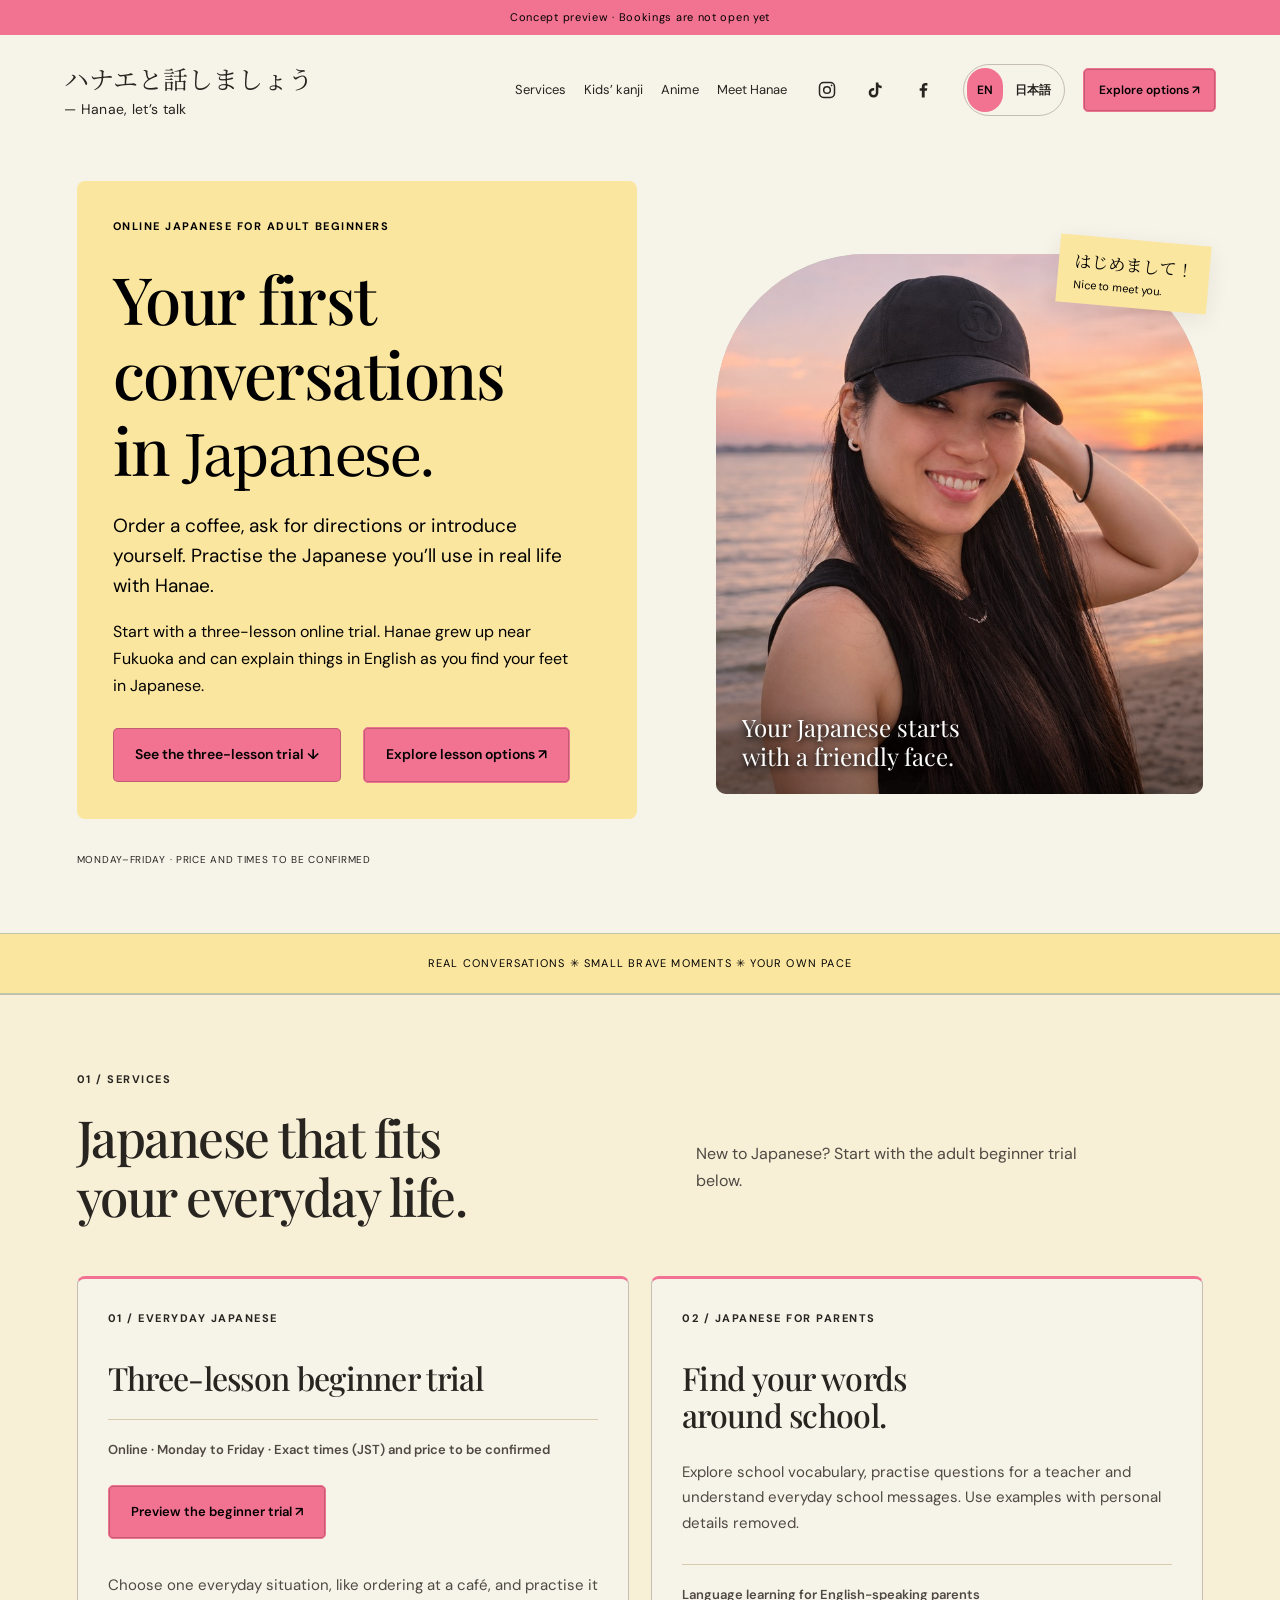
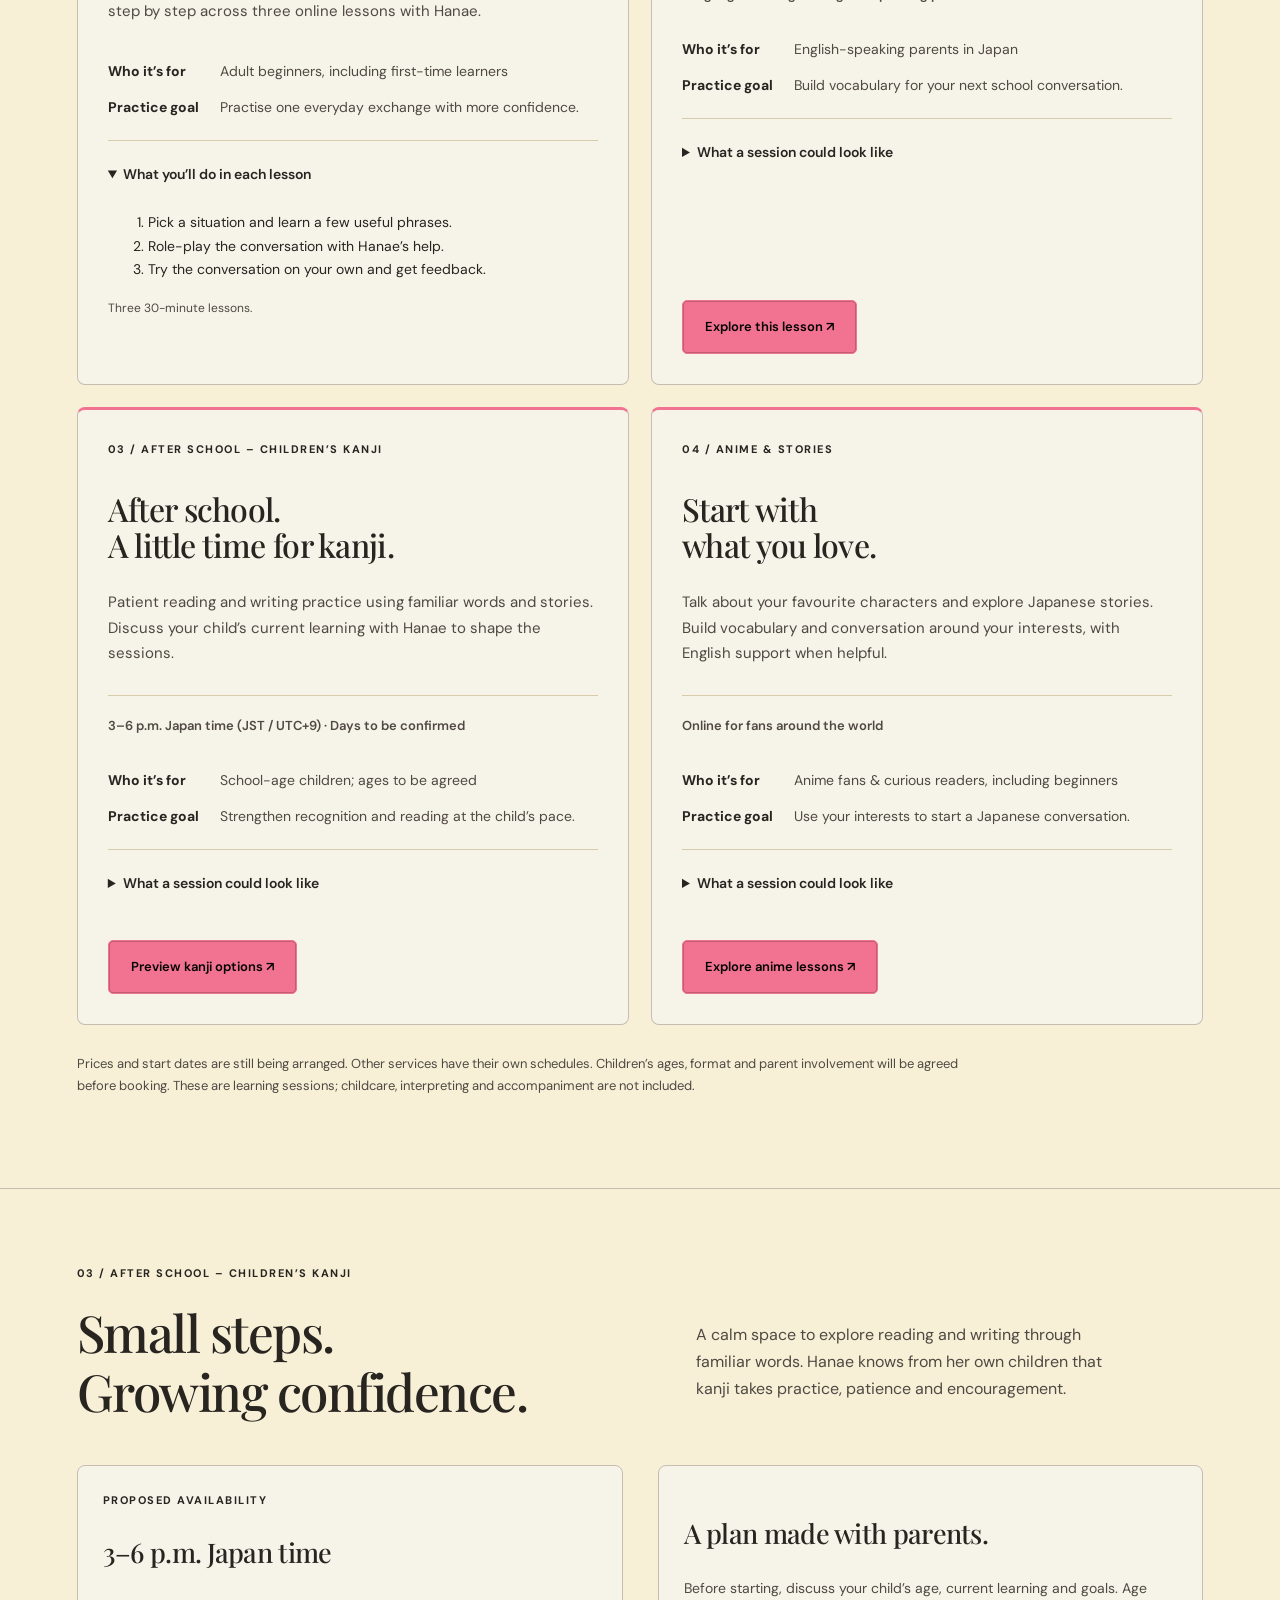
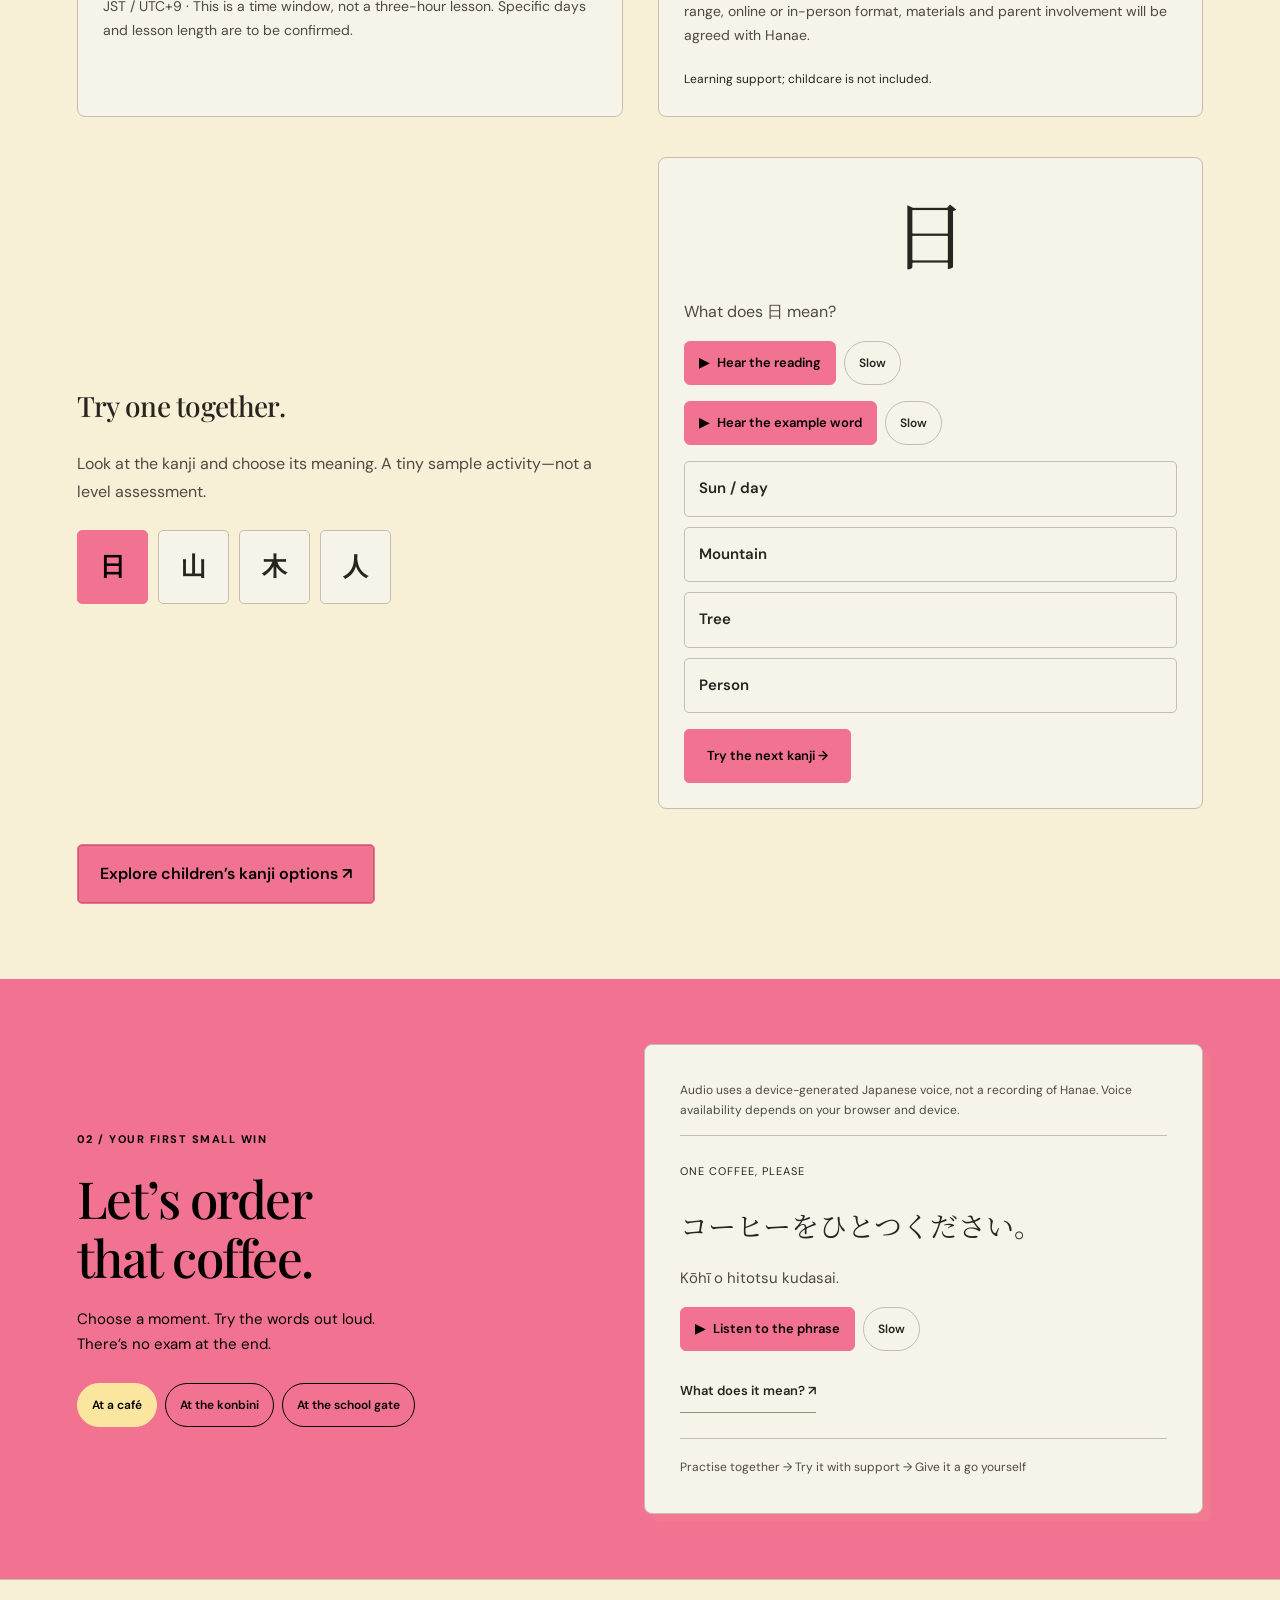
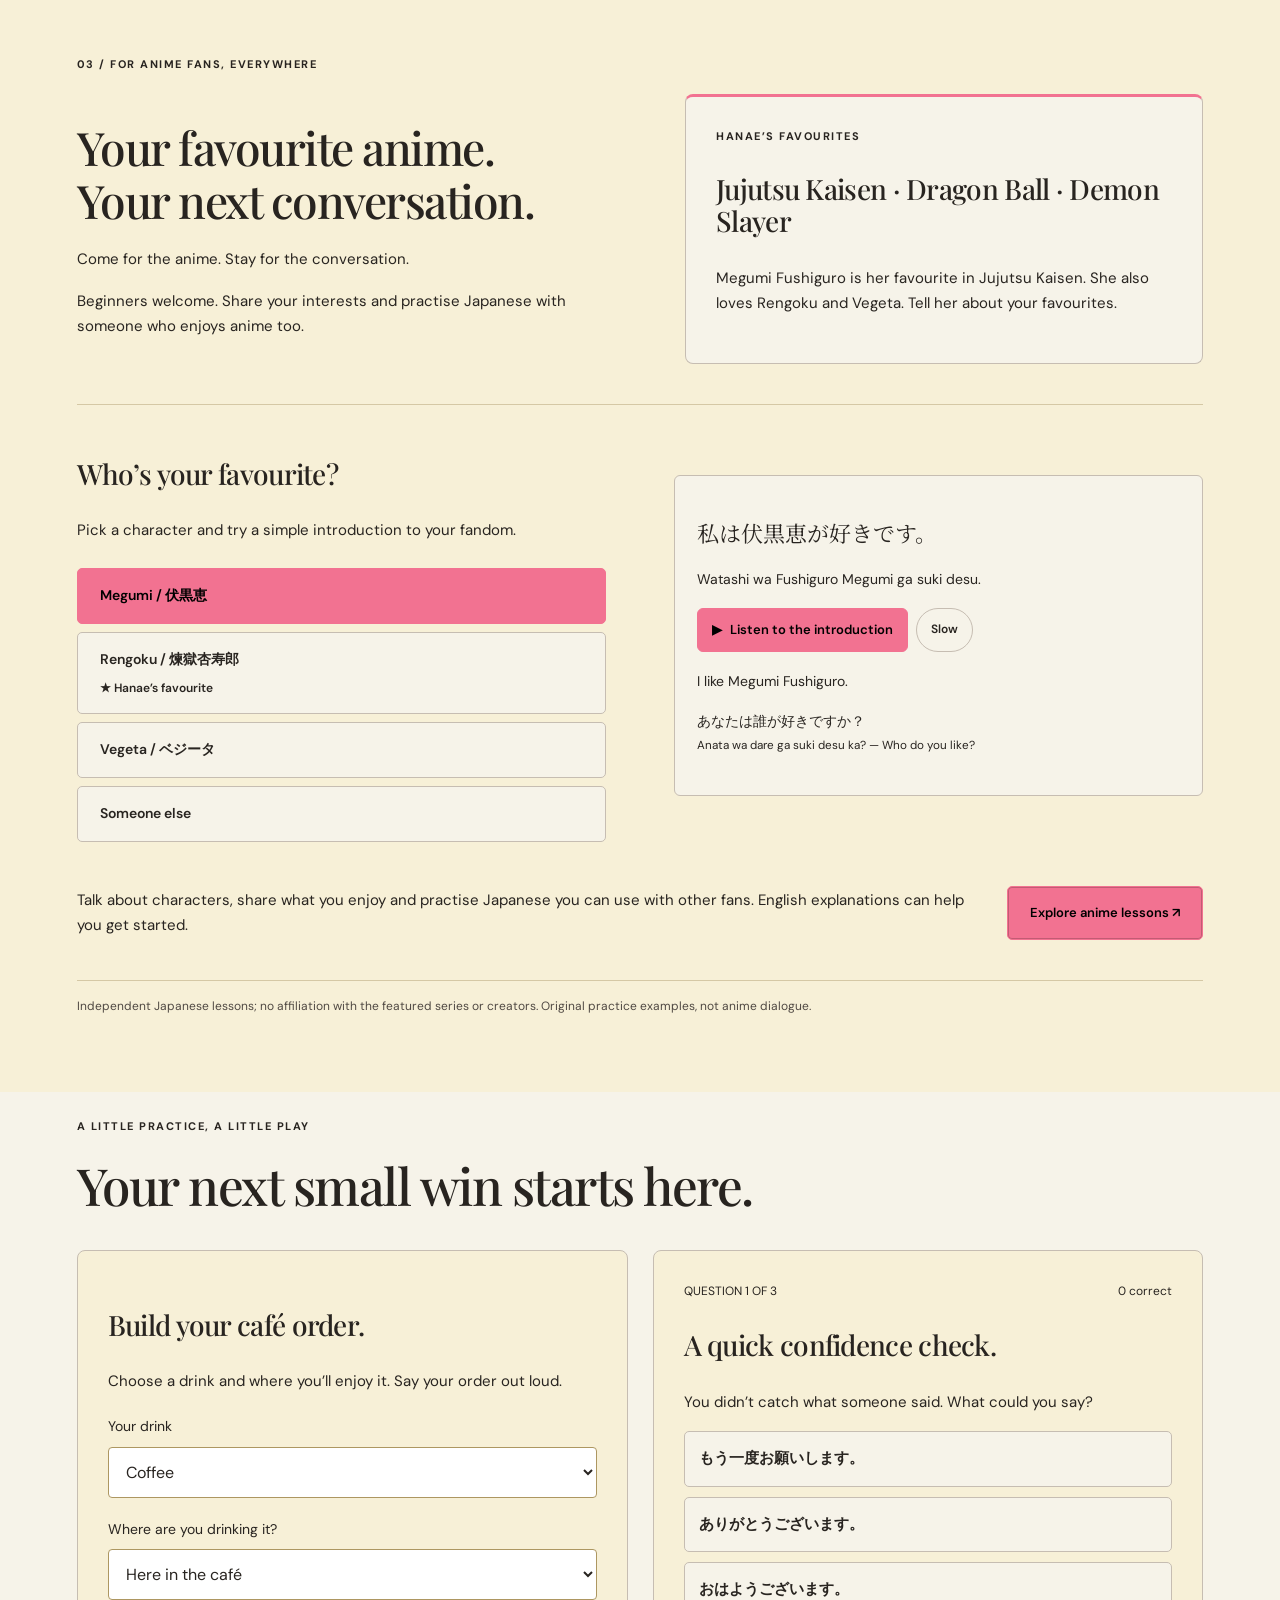
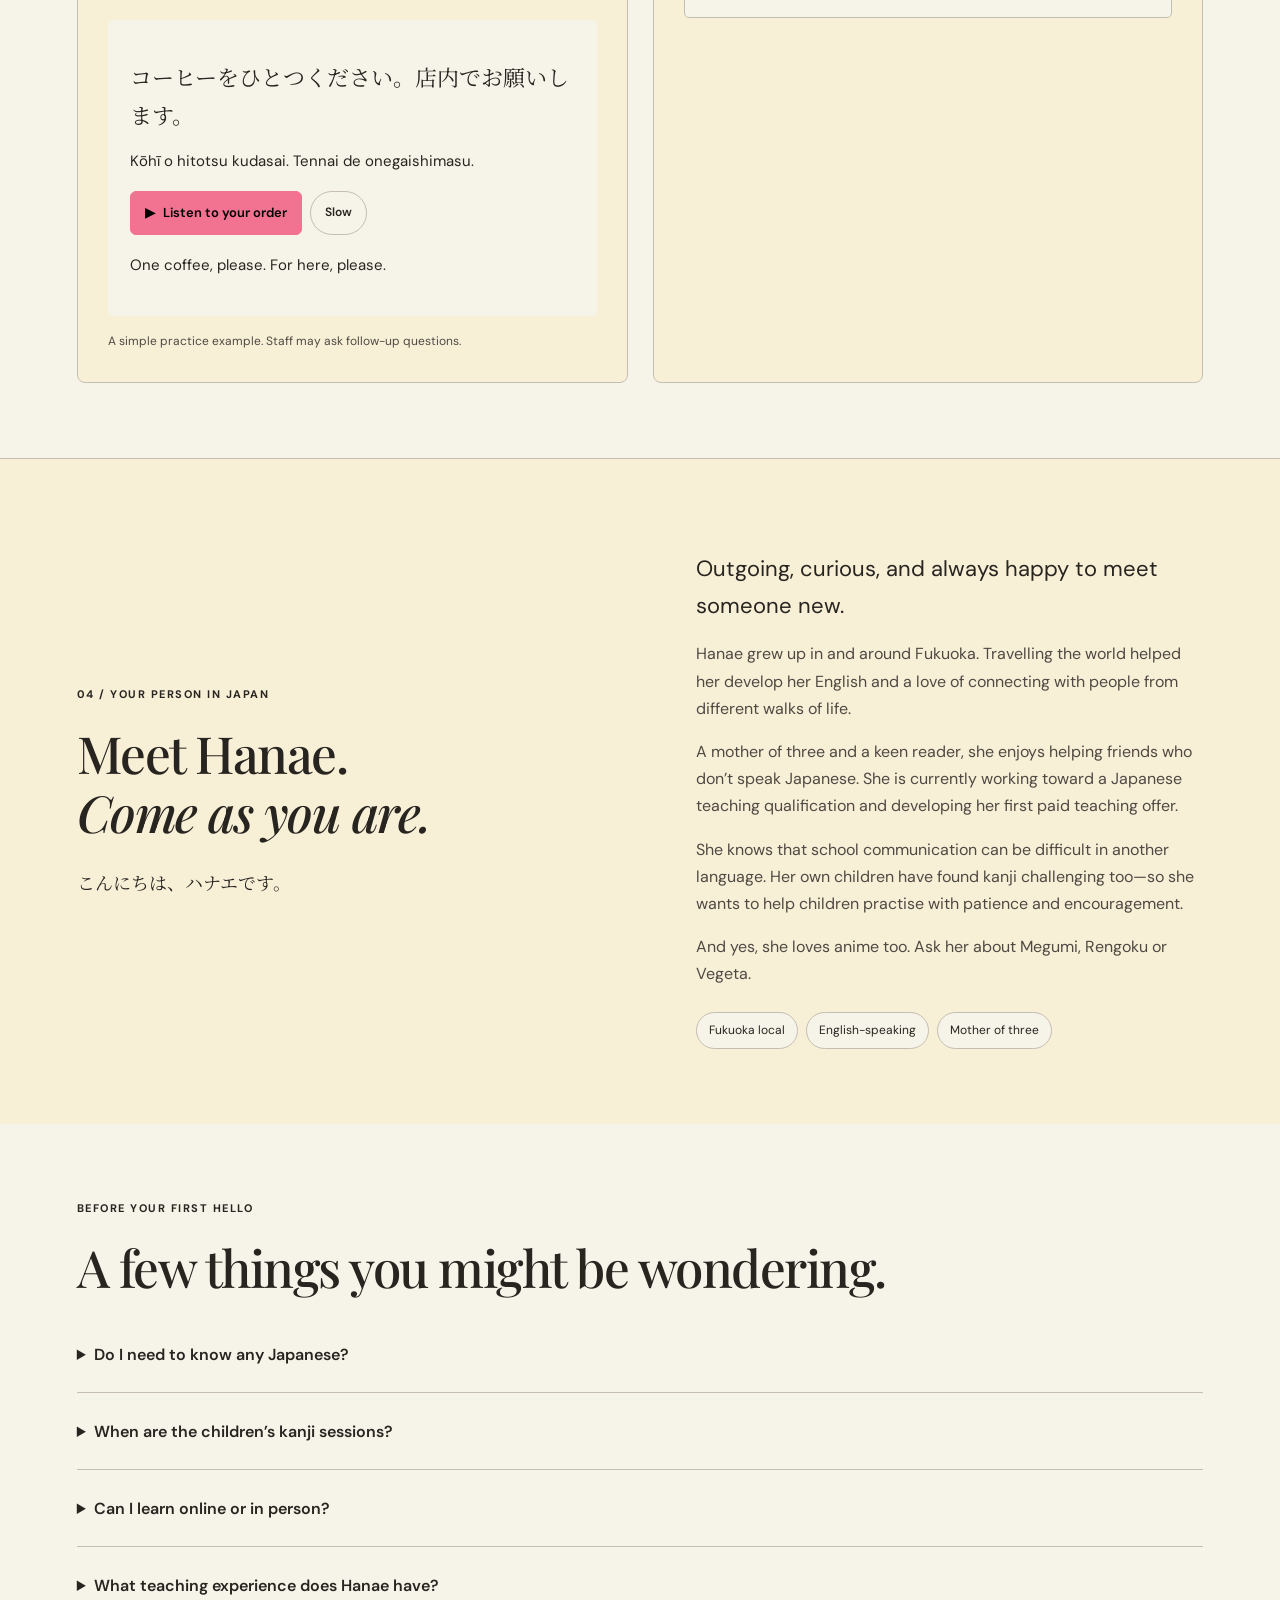
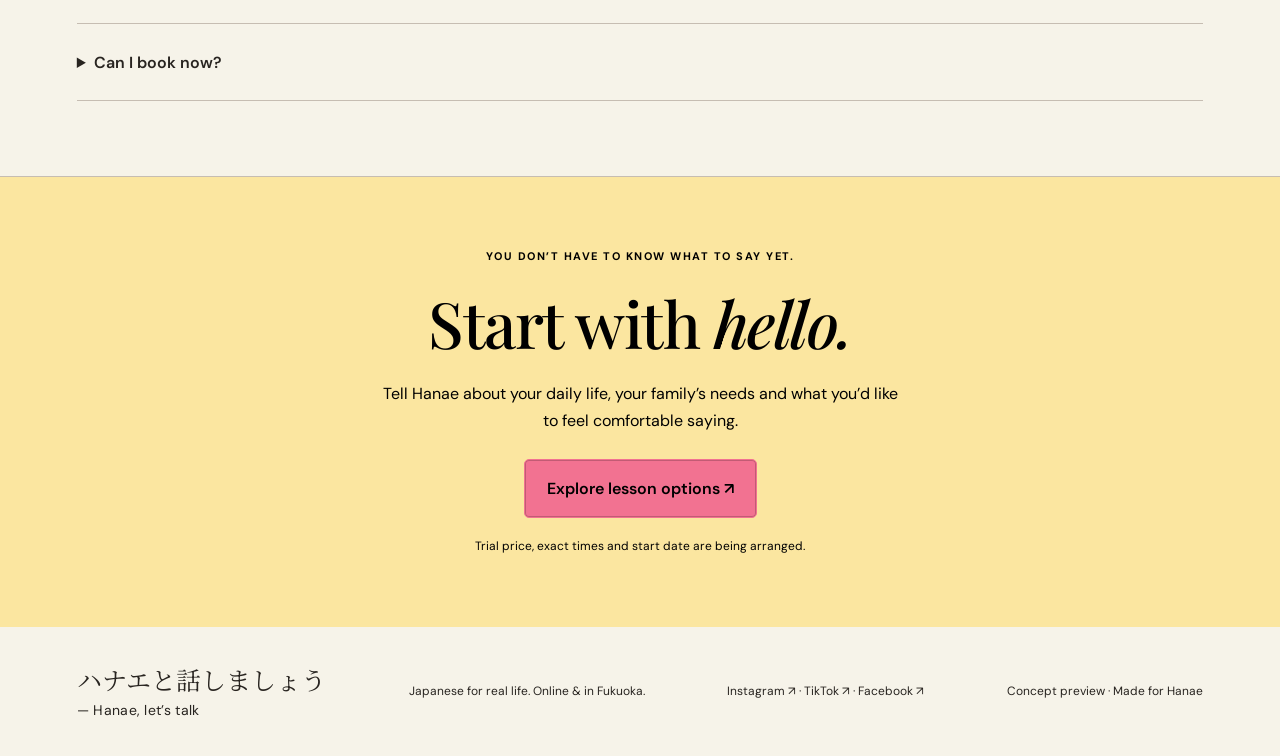
==== commit 423ac557: "Add Facebook to website social links" ====
--- a/index.html
+++ b/index.html
@@ -1,11 +1,14 @@
 <!doctype html><html lang="en"><head><meta charset="UTF-8"><meta name="viewport" content="width=device-width,initial-scale=1"><meta name="description" content="Learn everyday Japanese online with Hanae. Start with a three-lesson trial for adult beginners, Monday to Friday."><title>ハナエと話しましょう — Hanae, let’s talk</title><link rel="stylesheet" href="style.css?v=20261111-social-icons"></head><body><a data-i18n="skip" href="#main" class="skip-link">Skip to content</a>
 <div data-i18n="preview" class="preview">Concept preview · Bookings are not open yet</div>
 <header id="top"><a class="brand" href="#" aria-label="ハナエと話しましょう — Hanae, let’s talk"><span class="brand-ja" lang="ja">ハナエと話しましょう</span><span class="brand-en" lang="en">— Hanae, let’s talk</span></a><nav aria-label="Main navigation"><button class="menu-toggle" id="menu-toggle" aria-expanded="false" aria-controls="mobile-menu"><span aria-hidden="true">☰</span><span data-i18n="menuLabel">Menu</span></button><a href="#services"><span data-i18n="navServices">Services</span></a><a href="#kanji"><span data-i18n="navKanji">Kids’ kanji</span></a><a href="#anime"><span data-i18n="menuAnime">Anime</span></a><a href="#meet"><span data-i18n="navMeet">Meet Hanae</span></a><div class="header-social">
-  <a href="https://www.instagram.com/hanaeletstalk/" aria-label="Instagram">
+  <a href="https://www.instagram.com/hanaeletstalk/" target="_blank" rel="noopener noreferrer" aria-label="Instagram">
     <svg viewBox="0 0 24 24" fill="none" stroke="currentColor" stroke-width="1.8" aria-hidden="true" focusable="false"><rect x="3" y="3" width="18" height="18" rx="5"/><circle cx="12" cy="12" r="4"/><circle cx="17.5" cy="6.5" r="1" fill="currentColor" stroke="none"/></svg>
   </a>
-  <a href="https://www.tiktok.com/@hanaeletstalk" aria-label="TikTok">
+  <a href="https://www.tiktok.com/@hanaeletstalk" target="_blank" rel="noopener noreferrer" aria-label="TikTok">
     <svg viewBox="0 0 24 24" fill="currentColor" aria-hidden="true" focusable="false"><path d="M16 3h-3v12.3a2.8 2.8 0 1 1-2.8-2.8h.8v-3h-.8a5.8 5.8 0 1 0 5.8 5.8V8.7a7.2 7.2 0 0 0 4 1.3V7a4 4 0 0 1-4-4Z"/></svg>
+  </a>
+  <a href="https://www.facebook.com/profile.php?id=61596670970860" target="_blank" rel="noopener noreferrer" aria-label="Facebook">
+    <svg viewBox="0 0 24 24" fill="currentColor" aria-hidden="true" focusable="false"><path d="M14 21v-8h2.7l.4-3H14V8c0-.9.3-1.5 1.6-1.5h1.7V3.8c-.3 0-1.3-.1-2.5-.1-2.5 0-4.2 1.5-4.2 4.3v2H8v3h2.6v8H14Z"/></svg>
   </a>
 </div><div class="language-switch" role="group" aria-label="Website language / 表示言語"><button data-lang="en" lang="en" aria-pressed="true">EN</button><button data-lang="ja" lang="ja" aria-pressed="false">日本語</button></div><button class="small" data-meet><span data-i18n="helloButton">Say hello ↗</span></button></nav><nav id="mobile-menu" class="mobile-menu" aria-label="Mobile navigation / モバイルメニュー" hidden><a href="#services" data-i18n="navServices">Services</a><a href="#kanji" data-i18n="navKanji">Kids’ kanji</a><a href="#anime" data-i18n="menuAnime">Anime</a><a href="#meet" data-i18n="navMeet">Meet Hanae</a></nav></header>
 <main id="main" tabindex="-1"><section class="hero"><div class="hero-copy"><div class="hero-panel"><div data-i18n="heroEyebrow" class="eyebrow">ONLINE JAPANESE FOR ADULT BEGINNERS</div><h1 data-i18n="heroTitle" >Your first conversations<br>in <em>Japanese.</em></h1><p data-i18n="heroLead" class="lead">Order a coffee, ask for directions or introduce yourself. Practise the Japanese you’ll use in real life with Hanae.</p><p data-i18n="heroBody" >Start with a three-lesson online trial. Hanae grew up near Fukuoka and can explain things in English as you find your feet in Japanese.</p><div class="actions"><a class="trial-link" href="#service-everyday" data-i18n="trialLink">See the three-lesson trial ↓</a><button data-meet><span data-i18n="meetButton">Meet Hanae ↗</span></button></div></div><div data-i18n="heroFoot" class="hero-foot">MONDAY–FRIDAY · PRICE AND TIMES TO BE CONFIRMED</div></div><div class="portrait"><img src="assets/hanae-portrait.jpg" width="750" height="1000" fetchpriority="high" decoding="async" alt="Hanae smiling on a beach at sunset"><span data-i18n="photoLabel" class="photo-label">Your Japanese starts<br>with a friendly face.</span><div class="hello">はじめまして！<small data-i18n="nice" >Nice to meet you.</small></div></div></section>
@@ -15,5 +18,5 @@
 <section class="section anime" id="anime"><div data-i18n="animeEy" class="eyebrow">03 / FOR ANIME FANS, EVERYWHERE</div><div class="anime-intro"><div><h2 data-i18n="animeTitle" >Your favourite anime.<br>Your next conversation.</h2><p data-i18n="animeLead" class="large">Come for the anime. Stay for the conversation.</p><p data-i18n="animeIntro" >Beginners welcome. Share your interests and practise Japanese with someone who enjoys anime too.</p></div><div class="anime-note"><div data-i18n="favesEy" class="eyebrow">HANAE’S FAVOURITES</div><h3 data-i18n="series" >Jujutsu Kaisen · Dragon Ball · Demon Slayer</h3><p data-i18n="favesBody" >Megumi Fushiguro is her favourite in Jujutsu Kaisen. She also loves Rengoku and Vegeta. Tell her about your favourites.</p></div></div><div class="anime-practice"><div><h3 data-i18n="who" >Who’s your favourite?</h3><p data-i18n="pick" >Pick a character and try a simple introduction to your fandom.</p><div class="choice-row" role="group" aria-label="Favourite character / 好きなキャラクター"><button data-character="megumi" aria-pressed="true"><span data-i18n="charmegumi">Megumi / 伏黒恵</span></button><button data-character="rengoku" aria-pressed="false"><span data-i18n="charrengoku">Rengoku / 煉獄杏寿郎</span><span data-i18n="badge" class="favourite-badge">★ Hanae’s favourite</span></button><button data-character="vegeta" aria-pressed="false"><span data-i18n="charvegeta">Vegeta / ベジータ</span></button><button data-character="other" aria-pressed="false"><span data-i18n="charother">Someone else</span></button></div></div><div class="order-output" aria-live="polite"><p id="fan-ja" lang="ja"></p><p id="fan-romaji"></p><div class="audio-player" data-player="fan"><div class="audio-actions"><button type="button" class="listen-button" data-speech="fan" aria-pressed="false"><span aria-hidden="true">▶</span> <span data-i18n="listenfan" >Listen to the introduction</span></button><button type="button" class="slow-button" data-slow="fan" aria-pressed="false"><span data-i18n="slowfan" >Slow</span></button></div><p class="audio-status" role="status" aria-live="polite"></p></div><p id="fan-en"></p><p data-i18n="fanQuestion" >あなたは誰が好きですか？<br><small>Anata wa dare ga suki desu ka? — Who do you like?</small></p></div></div><div class="anime-bottom"><p data-i18n="animeBody" >Talk about characters, share what you enjoy and practise Japanese you can use with other fans. English explanations can help you get started.</p><button data-meet data-goal="Anime & fan conversations"><span data-i18n="animeCta">Talk anime with Hanae ↗</span></button></div><small data-i18n="animeNote" class="anime-disclaimer">Independent Japanese lessons; no affiliation with the featured series or creators. Original practice examples, not anime dialogue.</small></section>
 <section class="section playground"><div data-i18n="playEy" class="eyebrow">A LITTLE PRACTICE, A LITTLE PLAY</div><h2 data-i18n="playTitle" >Your next small win starts here.</h2><div class="format-grid"><article><h3 data-i18n="orderTitle" >Build your café order.</h3><p data-i18n="orderBody" >Choose a drink and where you’ll enjoy it. Say your order out loud.</p><label><span data-i18n="drinkLabel">Your drink</span><select id="drink"><option value="coffee" data-i18n="coffee">Coffee</option><option value="tea" data-i18n="tea">Black tea</option></select></label><label><span data-i18n="placeLabel">Where are you drinking it?</span><select id="place"><option value="here" data-i18n="here">Here in the café</option><option value="away" data-i18n="away">Taking it with me</option></select></label><div class="order-output" aria-live="polite"><p id="order-ja" lang="ja"></p><p id="order-romaji"></p><div class="audio-player" data-player="order"><div class="audio-actions"><button type="button" class="listen-button" data-speech="order" aria-pressed="false"><span aria-hidden="true">▶</span> <span data-i18n="listenorder" >Listen to your order</span></button><button type="button" class="slow-button" data-slow="order" aria-pressed="false"><span data-i18n="sloworder" >Slow</span></button></div><p class="audio-status" role="status" aria-live="polite"></p></div><p id="order-en"></p></div><small data-i18n="orderNote" >A simple practice example. Staff may ask follow-up questions.</small></article><article><div class="quiz-top"><span id="quiz-progress"></span><span id="quiz-score"></span></div><h3 data-i18n="quizTitle" >A quick confidence check.</h3><p id="quiz-question"></p><div id="quiz-options" class="quiz-options"></div><p id="quiz-feedback" aria-live="polite"></p><div id="quiz-audio" hidden><div class="audio-player" data-player="quiz"><div class="audio-actions"><button type="button" class="listen-button" data-speech="quiz" aria-pressed="false"><span aria-hidden="true">▶</span> <span data-i18n="listenquiz" >Listen to the answer</span></button><button type="button" class="slow-button" data-slow="quiz" aria-pressed="false"><span data-i18n="slowquiz" >Slow</span></button></div><p class="audio-status" role="status" aria-live="polite"></p></div></div><button id="quiz-next" hidden></button></article></div></section>
 <section class="section about" id="meet"><div><div data-i18n="aboutEy" class="eyebrow">04 / YOUR PERSON IN JAPAN</div><h2 data-i18n="aboutTitle" >Meet Hanae.<br><em>Come as you are.</em></h2><span class="signature">こんにちは、ハナエです。</span></div><div><p data-i18n="aboutLead" class="large">Outgoing, curious, and always happy to meet someone new.</p><p data-i18n="about1" >Hanae grew up in and around Fukuoka. Travelling the world helped her develop her English and a love of connecting with people from different walks of life.</p><p data-i18n="about2" >A mother of three and a keen reader, she enjoys helping friends who don’t speak Japanese. She is currently working toward a Japanese teaching qualification and developing her first paid teaching offer.</p><p data-i18n="about3" >She knows that school communication can be difficult in another language. Her own children have found kanji challenging too—so she wants to help children practise with patience and encouragement.</p><p data-i18n="about4" >And yes, she loves anime too. Ask her about Megumi, Rengoku or Vegeta.</p><div class="about-tags"><span data-i18n="local" >Fukuoka local</span><span data-i18n="english" >English-speaking</span><span data-i18n="mother" >Mother of three</span></div></div></section>
-<section class="section faq"><div data-i18n="faqEy" class="eyebrow">BEFORE YOUR FIRST HELLO</div><h2 data-i18n="faqTitle" >A few things you might be wondering.</h2><details><summary data-i18n="faqQ0" >Do I need to know any Japanese?</summary><p data-i18n="faqA0" >Beginner sessions start with simple, useful phrases. Tell Hanae where you’re starting during your introduction.</p></details><details><summary data-i18n="faqQ1" >When are the children’s kanji sessions?</summary><p data-i18n="faqA1" >The planned time window is 3–6 p.m. Japan time (JST / UTC+9). This is an availability window, not a three-hour lesson. Days, session lengths, ages, format and parent involvement will be confirmed before booking.</p></details><details><summary data-i18n="faqQ2" >Can I learn online or in person?</summary><p data-i18n="faqA2" >Online lessons and in-person practice in Fukuoka are part of the offer being developed. Locations and service-specific formats are to be agreed.</p></details><details><summary data-i18n="faqQ3" >What teaching experience does Hanae have?</summary><p data-i18n="faqA3" >Hanae informally helps friends learn Japanese and is studying toward a Japanese teaching qualification. She is preparing her first paid teaching offer.</p></details><details><summary data-i18n="faqQ4" >Can I book now?</summary><p data-i18n="faqA4" >This is a concept preview. Prices and start dates are not final. Introduction buttons demonstrate the flow without sending a message or booking.</p></details></section><section class="final-cta"><div data-i18n="ctaEy" class="eyebrow">YOU DON’T HAVE TO KNOW WHAT TO SAY YET.</div><h2 data-i18n="ctaTitle" >Start with <em>hello.</em></h2><p data-i18n="ctaBody" >Tell Hanae about your daily life, your family’s needs and what you’d like to feel comfortable saying.</p><button data-meet><span data-i18n="ctaMeet">Let’s meet Hanae ↗</span></button><small data-i18n="ctaNote" >Trial price, exact times and start date are being arranged.</small></section></main><footer><a class="brand" href="#" aria-label="ハナエと話しましょう — Hanae, let’s talk"><span class="brand-ja" lang="ja">ハナエと話しましょう</span><span class="brand-en" lang="en">— Hanae, let’s talk</span></a><p data-i18n="footerBody" >Japanese for real life. Online & in Fukuoka.</p><p><a href="https://www.instagram.com/hanaeletstalk/">Instagram ↗</a> · <a href="https://www.tiktok.com/@hanaeletstalk">TikTok ↗</a></p><span data-i18n="footerNote" >Concept preview · Made for Hanae</span></footer><a class="back-top" href="#top" hidden><span data-i18n="backTop" >↑ Back to top</span></a>
+<section class="section faq"><div data-i18n="faqEy" class="eyebrow">BEFORE YOUR FIRST HELLO</div><h2 data-i18n="faqTitle" >A few things you might be wondering.</h2><details><summary data-i18n="faqQ0" >Do I need to know any Japanese?</summary><p data-i18n="faqA0" >Beginner sessions start with simple, useful phrases. Tell Hanae where you’re starting during your introduction.</p></details><details><summary data-i18n="faqQ1" >When are the children’s kanji sessions?</summary><p data-i18n="faqA1" >The planned time window is 3–6 p.m. Japan time (JST / UTC+9). This is an availability window, not a three-hour lesson. Days, session lengths, ages, format and parent involvement will be confirmed before booking.</p></details><details><summary data-i18n="faqQ2" >Can I learn online or in person?</summary><p data-i18n="faqA2" >Online lessons and in-person practice in Fukuoka are part of the offer being developed. Locations and service-specific formats are to be agreed.</p></details><details><summary data-i18n="faqQ3" >What teaching experience does Hanae have?</summary><p data-i18n="faqA3" >Hanae informally helps friends learn Japanese and is studying toward a Japanese teaching qualification. She is preparing her first paid teaching offer.</p></details><details><summary data-i18n="faqQ4" >Can I book now?</summary><p data-i18n="faqA4" >This is a concept preview. Prices and start dates are not final. Introduction buttons demonstrate the flow without sending a message or booking.</p></details></section><section class="final-cta"><div data-i18n="ctaEy" class="eyebrow">YOU DON’T HAVE TO KNOW WHAT TO SAY YET.</div><h2 data-i18n="ctaTitle" >Start with <em>hello.</em></h2><p data-i18n="ctaBody" >Tell Hanae about your daily life, your family’s needs and what you’d like to feel comfortable saying.</p><button data-meet><span data-i18n="ctaMeet">Let’s meet Hanae ↗</span></button><small data-i18n="ctaNote" >Trial price, exact times and start date are being arranged.</small></section></main><footer><a class="brand" href="#" aria-label="ハナエと話しましょう — Hanae, let’s talk"><span class="brand-ja" lang="ja">ハナエと話しましょう</span><span class="brand-en" lang="en">— Hanae, let’s talk</span></a><p data-i18n="footerBody" >Japanese for real life. Online & in Fukuoka.</p><p><a href="https://www.instagram.com/hanaeletstalk/" target="_blank" rel="noopener noreferrer">Instagram ↗</a> · <a href="https://www.tiktok.com/@hanaeletstalk" target="_blank" rel="noopener noreferrer">TikTok ↗</a> · <a href="https://www.facebook.com/profile.php?id=61596670970860" target="_blank" rel="noopener noreferrer">Facebook ↗</a></p><span data-i18n="footerNote" >Concept preview · Made for Hanae</span></footer><a class="back-top" href="#top" hidden><span data-i18n="backTop" >↑ Back to top</span></a>
 <dialog id="booking"><button id="close" aria-label="Close / 閉じる">×</button><div data-i18n="bookingEy" class="eyebrow">A FIRST HELLO</div><h2 data-i18n="bookingTitle" >Meet Hanae.</h2><p data-i18n="bookingBody" >This is a preview of the introduction flow. No booking or message will be sent.</p><form id="intro"><label><span data-i18n="modeLabel">How would you like to meet?</span><select id="mode"><option value="Online" data-i18n="online">Online</option><option value="In Fukuoka" data-i18n="fukuoka">In Fukuoka</option></select></label><label><span data-i18n="goalLabel">What brings you here?</span><select id="goal"><option value="Beginner trial" data-i18n="goalTrial">Three-lesson beginner trial</option><option value="Everyday life in Japan" data-i18n="goal0">Everyday life in Japan</option><option value="Japanese as a parent" data-i18n="goal1">Japanese as a parent</option><option value="Kanji &amp; stories for my child" data-i18n="goal2">Kanji &amp; stories for my child</option><option value="A trip to Japan" data-i18n="goal3">A trip to Japan</option><option value="Anime &amp; fan conversations" data-i18n="goal4">Anime &amp; fan conversations</option><option value="Something else" data-i18n="goal5">Something else</option></select></label><p data-i18n="trialBooking" id="trial-booking-note" hidden>Three 30-minute online lessons, Monday to Friday. Exact times (JST) and price to be confirmed.</p><p data-i18n="kanjiBooking" id="kanji-booking-note" hidden>Children’s kanji: 3–6 p.m. Japan time. Days and session arrangements to be confirmed.</p><button type="submit"><span data-i18n="submit">Preview my introduction ↗</span></button></form><div id="result" hidden role="status"></div><small data-i18n="bookingNote" >Bookings will open after Hanae confirms the details and availability.</small></dialog><script src="app.js?v=20261111-site-title"></script></body></html>
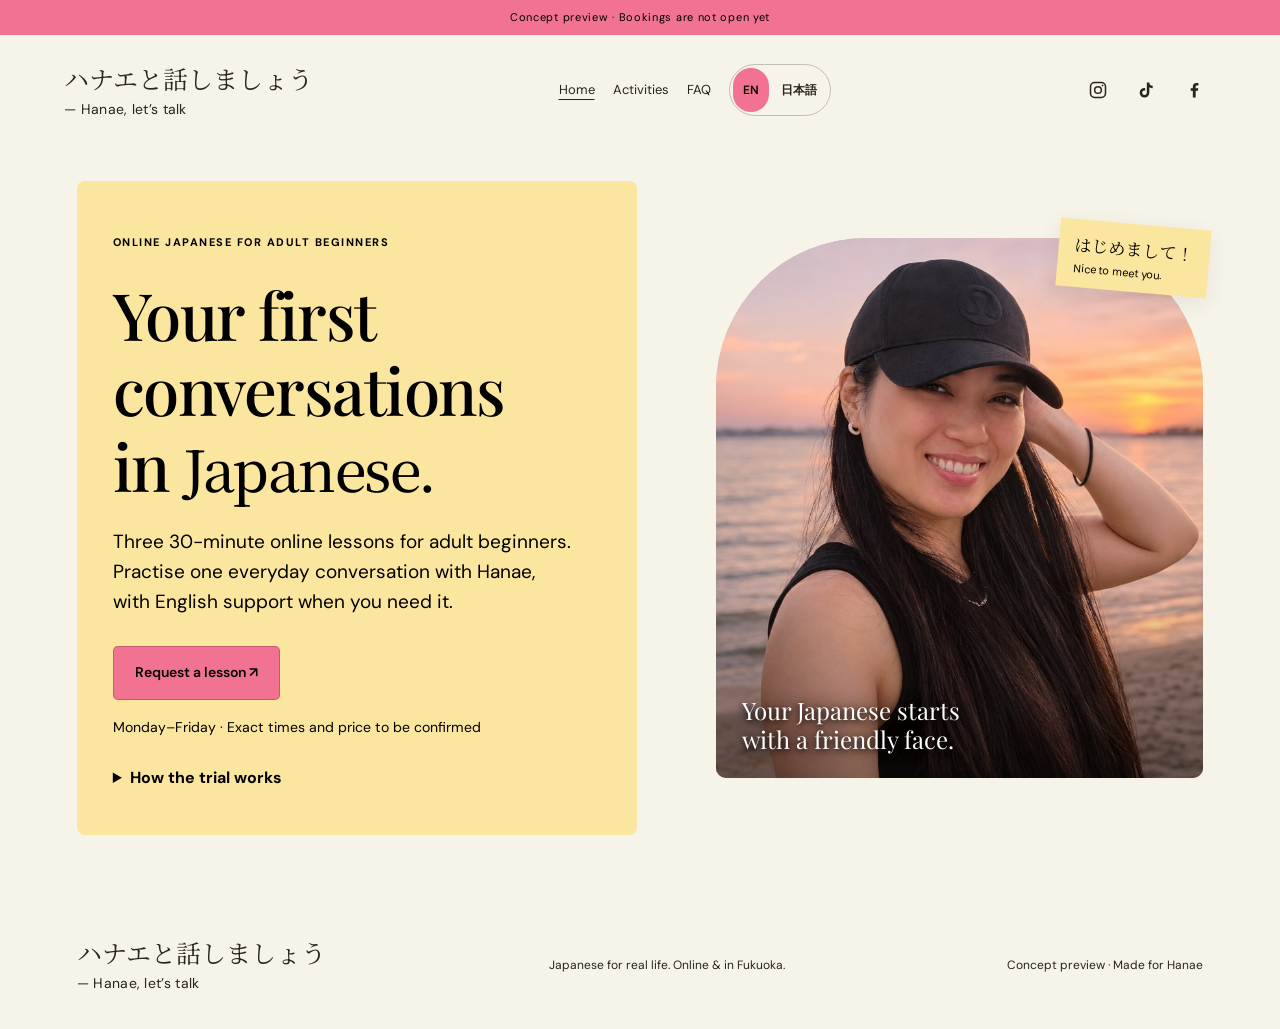
==== commit 23e763d9: "Redirect the original homepage to the short site" ====
--- a/index.html
+++ b/index.html
@@ -1,22 +1,18 @@
-<!doctype html><html lang="en"><head><meta charset="UTF-8"><meta name="viewport" content="width=device-width,initial-scale=1"><meta name="description" content="Learn everyday Japanese online with Hanae. Start with a three-lesson trial for adult beginners, Monday to Friday."><title>ハナエと話しましょう — Hanae, let’s talk</title><link rel="stylesheet" href="style.css?v=20261111-social-icons"></head><body><a data-i18n="skip" href="#main" class="skip-link">Skip to content</a>
-<div data-i18n="preview" class="preview">Concept preview · Bookings are not open yet</div>
-<header id="top"><a class="brand" href="#" aria-label="ハナエと話しましょう — Hanae, let’s talk"><span class="brand-ja" lang="ja">ハナエと話しましょう</span><span class="brand-en" lang="en">— Hanae, let’s talk</span></a><nav aria-label="Main navigation"><button class="menu-toggle" id="menu-toggle" aria-expanded="false" aria-controls="mobile-menu"><span aria-hidden="true">☰</span><span data-i18n="menuLabel">Menu</span></button><a href="#services"><span data-i18n="navServices">Services</span></a><a href="#kanji"><span data-i18n="navKanji">Kids’ kanji</span></a><a href="#anime"><span data-i18n="menuAnime">Anime</span></a><a href="#meet"><span data-i18n="navMeet">Meet Hanae</span></a><div class="header-social">
-  <a href="https://www.instagram.com/hanaeletstalk/" target="_blank" rel="noopener noreferrer" aria-label="Instagram">
-    <svg viewBox="0 0 24 24" fill="none" stroke="currentColor" stroke-width="1.8" aria-hidden="true" focusable="false"><rect x="3" y="3" width="18" height="18" rx="5"/><circle cx="12" cy="12" r="4"/><circle cx="17.5" cy="6.5" r="1" fill="currentColor" stroke="none"/></svg>
-  </a>
-  <a href="https://www.tiktok.com/@hanaeletstalk" target="_blank" rel="noopener noreferrer" aria-label="TikTok">
-    <svg viewBox="0 0 24 24" fill="currentColor" aria-hidden="true" focusable="false"><path d="M16 3h-3v12.3a2.8 2.8 0 1 1-2.8-2.8h.8v-3h-.8a5.8 5.8 0 1 0 5.8 5.8V8.7a7.2 7.2 0 0 0 4 1.3V7a4 4 0 0 1-4-4Z"/></svg>
-  </a>
-  <a href="https://www.facebook.com/profile.php?id=61596670970860" target="_blank" rel="noopener noreferrer" aria-label="Facebook">
-    <svg viewBox="0 0 24 24" fill="currentColor" aria-hidden="true" focusable="false"><path d="M14 21v-8h2.7l.4-3H14V8c0-.9.3-1.5 1.6-1.5h1.7V3.8c-.3 0-1.3-.1-2.5-.1-2.5 0-4.2 1.5-4.2 4.3v2H8v3h2.6v8H14Z"/></svg>
-  </a>
-</div><div class="language-switch" role="group" aria-label="Website language / 表示言語"><button data-lang="en" lang="en" aria-pressed="true">EN</button><button data-lang="ja" lang="ja" aria-pressed="false">日本語</button></div><button class="small" data-meet><span data-i18n="helloButton">Say hello ↗</span></button></nav><nav id="mobile-menu" class="mobile-menu" aria-label="Mobile navigation / モバイルメニュー" hidden><a href="#services" data-i18n="navServices">Services</a><a href="#kanji" data-i18n="navKanji">Kids’ kanji</a><a href="#anime" data-i18n="menuAnime">Anime</a><a href="#meet" data-i18n="navMeet">Meet Hanae</a></nav></header>
-<main id="main" tabindex="-1"><section class="hero"><div class="hero-copy"><div class="hero-panel"><div data-i18n="heroEyebrow" class="eyebrow">ONLINE JAPANESE FOR ADULT BEGINNERS</div><h1 data-i18n="heroTitle" >Your first conversations<br>in <em>Japanese.</em></h1><p data-i18n="heroLead" class="lead">Order a coffee, ask for directions or introduce yourself. Practise the Japanese you’ll use in real life with Hanae.</p><p data-i18n="heroBody" >Start with a three-lesson online trial. Hanae grew up near Fukuoka and can explain things in English as you find your feet in Japanese.</p><div class="actions"><a class="trial-link" href="#service-everyday" data-i18n="trialLink">See the three-lesson trial ↓</a><button data-meet><span data-i18n="meetButton">Meet Hanae ↗</span></button></div></div><div data-i18n="heroFoot" class="hero-foot">MONDAY–FRIDAY · PRICE AND TIMES TO BE CONFIRMED</div></div><div class="portrait"><img src="assets/hanae-portrait.jpg" width="750" height="1000" fetchpriority="high" decoding="async" alt="Hanae smiling on a beach at sunset"><span data-i18n="photoLabel" class="photo-label">Your Japanese starts<br>with a friendly face.</span><div class="hello">はじめまして！<small data-i18n="nice" >Nice to meet you.</small></div></div></section>
-<div data-i18n="ribbon" class="ribbon">REAL CONVERSATIONS ✳ SMALL BRAVE MOMENTS ✳ YOUR OWN PACE</div>
-<section class="section services" id="services"><div data-i18n="servicesEyebrow" class="eyebrow">01 / SERVICES</div><div class="section-top"><h2 data-i18n="servicesTitle" >Japanese that fits<br>your everyday life.</h2><p data-i18n="servicesIntro" >New to Japanese? Start with the adult beginner trial below.</p></div><div class="service-grid"><article class="service-card" id="service-everyday"><div data-i18n="everydayEy" class="eyebrow">01 / EVERYDAY JAPANESE</div><h3 data-i18n="everydayTitle" >Three-lesson beginner trial</h3><div data-i18n="everydayMeta" class="service-meta">Online · Monday to Friday · Exact times (JST) and price to be confirmed</div><button data-meet data-goal="Beginner trial"><span data-i18n="everydayCta">Preview the beginner trial ↗</span></button><p data-i18n="everydayBody" >Choose one everyday situation, like ordering at a café, and practise it step by step across three online lessons with Hanae.</p><dl class="service-facts"><div><dt><span data-i18n="whoLabeleveryday" >Who it’s for</span></dt><dd><span data-i18n="whoeveryday" >Adult beginners, including first-time learners</span></dd></div><div><dt><span data-i18n="outcomeLabeleveryday" >Practice goal</span></dt><dd><span data-i18n="outcomeeveryday" >Practise one everyday exchange with more confidence.</span></dd></div></dl><details class="session-details" open><summary data-i18n="sessionLabeleveryday" >What you’ll do in each lesson</summary><ol><li data-i18n="trialStep1">Pick a situation and learn a few useful phrases.</li><li data-i18n="trialStep2">Role-play the conversation with Hanae’s help.</li><li data-i18n="trialStep3">Try the conversation on your own and get feedback.</li></ol><small data-i18n="durationeveryday" >Three 30-minute lessons.</small></details></article><article class="service-card" id="service-family"><div data-i18n="familyEy" class="eyebrow">02 / JAPANESE FOR PARENTS</div><h3 data-i18n="familyTitle" >Find your words<br>around school.</h3><p data-i18n="familyBody" >Explore school vocabulary, practise questions for a teacher and understand everyday school messages. Use examples with personal details removed.</p><div data-i18n="familyMeta" class="service-meta">Language learning for English-speaking parents</div><dl class="service-facts"><div><dt><span data-i18n="whoLabelfamily" >Who it’s for</span></dt><dd><span data-i18n="whofamily" >English-speaking parents in Japan</span></dd></div><div><dt><span data-i18n="outcomeLabelfamily" >Practice goal</span></dt><dd><span data-i18n="outcomefamily" >Build vocabulary for your next school conversation.</span></dd></div></dl><details class="session-details"><summary data-i18n="sessionLabelfamily" >What a session could look like</summary><p data-i18n="sessionfamily" >Explore a sample school message, practise a question and check understanding.</p><small data-i18n="durationfamily" >Length, price and format: to be confirmed.</small></details><button data-meet data-goal="Japanese as a parent"><span data-i18n="familyCta">Explore this with Hanae ↗</span></button></article><article class="service-card" id="service-kanji"><div data-i18n="kanjiEy" class="eyebrow">03 / AFTER SCHOOL – CHILDREN’S KANJI</div><h3 data-i18n="kanjiTitle" >After school.<br>A little time for kanji.</h3><p data-i18n="kanjiBody" >Patient reading and writing practice using familiar words and stories. Discuss your child’s current learning with Hanae to shape the sessions.</p><div data-i18n="kanjiMeta" class="service-meta">3–6 p.m. Japan time (JST / UTC+9) · Days to be confirmed</div><dl class="service-facts"><div><dt><span data-i18n="whoLabelkanji" >Who it’s for</span></dt><dd><span data-i18n="whokanji" >School-age children; ages to be agreed</span></dd></div><div><dt><span data-i18n="outcomeLabelkanji" >Practice goal</span></dt><dd><span data-i18n="outcomekanji" >Strengthen recognition and reading at the child’s pace.</span></dd></div></dl><details class="session-details"><summary data-i18n="sessionLabelkanji" >What a session could look like</summary><p data-i18n="sessionkanji" >Read a familiar word, practise a kanji and use it in a short activity.</p><small data-i18n="durationkanji" >Length, price and format: to be confirmed.</small></details><button data-meet data-goal="Kanji & stories for my child"><span data-i18n="kanjiCta">Ask about kanji sessions ↗</span></button></article><article class="service-card" id="service-anime"><div data-i18n="serviceAnimeEy" class="eyebrow">04 / ANIME & STORIES</div><h3 data-i18n="serviceAnimeTitle" >Start with<br>what you love.</h3><p data-i18n="serviceAnimeBody" >Talk about your favourite characters and explore Japanese stories. Build vocabulary and conversation around your interests, with English support when helpful.</p><div data-i18n="animeMeta" class="service-meta">Online for fans around the world</div><dl class="service-facts"><div><dt><span data-i18n="whoLabelanime" >Who it’s for</span></dt><dd><span data-i18n="whoanime" >Anime fans & curious readers, including beginners</span></dd></div><div><dt><span data-i18n="outcomeLabelanime" >Practice goal</span></dt><dd><span data-i18n="outcomeanime" >Use your interests to start a Japanese conversation.</span></dd></div></dl><details class="session-details"><summary data-i18n="sessionLabelanime" >What a session could look like</summary><p data-i18n="sessionanime" >Introduce a favourite character, learn useful words and ask a fan a question.</p><small data-i18n="durationanime" >Length, price and format: to be confirmed.</small></details><button data-meet data-goal="Anime & fan conversations"><span data-i18n="serviceAnimeCta">Explore this with Hanae ↗</span></button></article></div><p data-i18n="serviceNote" class="family-note">Prices and start dates are still being arranged. Other services have their own schedules. Children’s ages, format and parent involvement will be agreed before booking. These are learning sessions; childcare, interpreting and accompaniment are not included.</p></section>
-<section class="section kanji-section" id="kanji"><div data-i18n="kanjiEy" class="eyebrow">03 / AFTER SCHOOL – CHILDREN’S KANJI</div><div class="section-top"><h2 data-i18n="kanjiHeading" >Small steps.<br>Growing confidence.</h2><p data-i18n="kanjiIntro" >A calm space to explore reading and writing through familiar words. Hanae knows from her own children that kanji takes practice, patience and encouragement.</p></div><div class="kanji-info"><div><div data-i18n="kanjiTimeLabel" class="eyebrow">PROPOSED AVAILABILITY</div><h3 data-i18n="kanjiTime" >3–6 p.m. Japan time</h3><p data-i18n="kanjiTimeNote" >JST / UTC+9 · This is a time window, not a three-hour lesson. Specific days and lesson length are to be confirmed.</p></div><div><h3 data-i18n="parentTitle" >A plan made with parents.</h3><p data-i18n="parentBody" >Before starting, discuss your child’s age, current learning and goals. Age range, online or in-person format, materials and parent involvement will be agreed with Hanae.</p><small data-i18n="childcareNote" >Learning support; childcare is not included.</small></div></div><div class="kanji-game"><div><h3 data-i18n="kanjiTry" >Try one together.</h3><p data-i18n="kanjiTryBody" >Look at the kanji and choose its meaning. A tiny sample activity—not a level assessment.</p><div class="kanji-characters" role="group" aria-label="Choose a kanji / 漢字を選ぶ"><button data-kanji="0" aria-pressed="true" lang="ja">日</button><button data-kanji="1" aria-pressed="false" lang="ja">山</button><button data-kanji="2" aria-pressed="false" lang="ja">木</button><button data-kanji="3" aria-pressed="false" lang="ja">人</button></div></div><div class="kanji-challenge"><div id="kanji-symbol" lang="ja" aria-hidden="true">日</div><p id="kanji-prompt"></p><div class="audio-player" data-player="kanji"><div class="audio-actions"><button type="button" class="listen-button" data-speech="kanji" aria-pressed="false"><span aria-hidden="true">▶</span> <span data-i18n="listenkanji" >Hear the reading</span></button><button type="button" class="slow-button" data-slow="kanji" aria-pressed="false"><span data-i18n="slowkanji" >Slow</span></button></div><p class="audio-status" role="status" aria-live="polite"></p></div><div class="audio-player" data-player="example"><div class="audio-actions"><button type="button" class="listen-button" data-speech="example" aria-pressed="false"><span aria-hidden="true">▶</span> <span data-i18n="listenexample" >Hear the example word</span></button><button type="button" class="slow-button" data-slow="example" aria-pressed="false"><span data-i18n="slowexample" >Slow</span></button></div><p class="audio-status" role="status" aria-live="polite"></p></div><div id="kanji-options" class="quiz-options"></div><p id="kanji-feedback" role="status" aria-live="polite"></p><button id="kanji-next" type="button"></button></div></div><button data-meet data-goal="Kanji & stories for my child"><span data-i18n="kanjiExplore" >Explore children’s kanji options ↗</span></button></section><section class="practice" id="practice"><div><div data-i18n="practiceEy" class="eyebrow">02 / YOUR FIRST SMALL WIN</div><h2 data-i18n="practiceTitle" >Let’s order<br>that coffee.</h2><p data-i18n="practiceBody" >Choose a moment. Try the words out loud.<br>There’s no exam at the end.</p><div class="tabs" role="group" aria-label="Practice situation / 練習する場面"><button data-scene="coffee" class="active" aria-pressed="true"><span data-i18n="scenecoffee">At a café</span></button><button data-scene="store" class="" aria-pressed="false"><span data-i18n="scenestore">At the konbini</span></button><button data-scene="school" class="" aria-pressed="false"><span data-i18n="sceneschool">At the school gate</span></button></div></div><div class="phrase"><p data-i18n="audioNote" class="audio-note">Audio uses a device-generated Japanese voice, not a recording of Hanae. Voice availability depends on your browser and device.</p><span id="phrase-label" class="phrase-label"></span><p id="japanese" lang="ja"></p><p id="romaji"></p><div class="audio-player" data-player="phrase"><div class="audio-actions"><button type="button" class="listen-button" data-speech="phrase" aria-pressed="false"><span aria-hidden="true">▶</span> <span data-i18n="listenphrase" >Listen to the phrase</span></button><button type="button" class="slow-button" data-slow="phrase" aria-pressed="false"><span data-i18n="slowphrase" >Slow</span></button></div><p class="audio-status" role="status" aria-live="polite"></p></div><button id="reveal"></button><p id="translation" hidden></p><div data-i18n="practiceSteps" class="phrase-note">Practise together → Try it with support → Give it a go yourself</div></div></section>
-<section class="section anime" id="anime"><div data-i18n="animeEy" class="eyebrow">03 / FOR ANIME FANS, EVERYWHERE</div><div class="anime-intro"><div><h2 data-i18n="animeTitle" >Your favourite anime.<br>Your next conversation.</h2><p data-i18n="animeLead" class="large">Come for the anime. Stay for the conversation.</p><p data-i18n="animeIntro" >Beginners welcome. Share your interests and practise Japanese with someone who enjoys anime too.</p></div><div class="anime-note"><div data-i18n="favesEy" class="eyebrow">HANAE’S FAVOURITES</div><h3 data-i18n="series" >Jujutsu Kaisen · Dragon Ball · Demon Slayer</h3><p data-i18n="favesBody" >Megumi Fushiguro is her favourite in Jujutsu Kaisen. She also loves Rengoku and Vegeta. Tell her about your favourites.</p></div></div><div class="anime-practice"><div><h3 data-i18n="who" >Who’s your favourite?</h3><p data-i18n="pick" >Pick a character and try a simple introduction to your fandom.</p><div class="choice-row" role="group" aria-label="Favourite character / 好きなキャラクター"><button data-character="megumi" aria-pressed="true"><span data-i18n="charmegumi">Megumi / 伏黒恵</span></button><button data-character="rengoku" aria-pressed="false"><span data-i18n="charrengoku">Rengoku / 煉獄杏寿郎</span><span data-i18n="badge" class="favourite-badge">★ Hanae’s favourite</span></button><button data-character="vegeta" aria-pressed="false"><span data-i18n="charvegeta">Vegeta / ベジータ</span></button><button data-character="other" aria-pressed="false"><span data-i18n="charother">Someone else</span></button></div></div><div class="order-output" aria-live="polite"><p id="fan-ja" lang="ja"></p><p id="fan-romaji"></p><div class="audio-player" data-player="fan"><div class="audio-actions"><button type="button" class="listen-button" data-speech="fan" aria-pressed="false"><span aria-hidden="true">▶</span> <span data-i18n="listenfan" >Listen to the introduction</span></button><button type="button" class="slow-button" data-slow="fan" aria-pressed="false"><span data-i18n="slowfan" >Slow</span></button></div><p class="audio-status" role="status" aria-live="polite"></p></div><p id="fan-en"></p><p data-i18n="fanQuestion" >あなたは誰が好きですか？<br><small>Anata wa dare ga suki desu ka? — Who do you like?</small></p></div></div><div class="anime-bottom"><p data-i18n="animeBody" >Talk about characters, share what you enjoy and practise Japanese you can use with other fans. English explanations can help you get started.</p><button data-meet data-goal="Anime & fan conversations"><span data-i18n="animeCta">Talk anime with Hanae ↗</span></button></div><small data-i18n="animeNote" class="anime-disclaimer">Independent Japanese lessons; no affiliation with the featured series or creators. Original practice examples, not anime dialogue.</small></section>
-<section class="section playground"><div data-i18n="playEy" class="eyebrow">A LITTLE PRACTICE, A LITTLE PLAY</div><h2 data-i18n="playTitle" >Your next small win starts here.</h2><div class="format-grid"><article><h3 data-i18n="orderTitle" >Build your café order.</h3><p data-i18n="orderBody" >Choose a drink and where you’ll enjoy it. Say your order out loud.</p><label><span data-i18n="drinkLabel">Your drink</span><select id="drink"><option value="coffee" data-i18n="coffee">Coffee</option><option value="tea" data-i18n="tea">Black tea</option></select></label><label><span data-i18n="placeLabel">Where are you drinking it?</span><select id="place"><option value="here" data-i18n="here">Here in the café</option><option value="away" data-i18n="away">Taking it with me</option></select></label><div class="order-output" aria-live="polite"><p id="order-ja" lang="ja"></p><p id="order-romaji"></p><div class="audio-player" data-player="order"><div class="audio-actions"><button type="button" class="listen-button" data-speech="order" aria-pressed="false"><span aria-hidden="true">▶</span> <span data-i18n="listenorder" >Listen to your order</span></button><button type="button" class="slow-button" data-slow="order" aria-pressed="false"><span data-i18n="sloworder" >Slow</span></button></div><p class="audio-status" role="status" aria-live="polite"></p></div><p id="order-en"></p></div><small data-i18n="orderNote" >A simple practice example. Staff may ask follow-up questions.</small></article><article><div class="quiz-top"><span id="quiz-progress"></span><span id="quiz-score"></span></div><h3 data-i18n="quizTitle" >A quick confidence check.</h3><p id="quiz-question"></p><div id="quiz-options" class="quiz-options"></div><p id="quiz-feedback" aria-live="polite"></p><div id="quiz-audio" hidden><div class="audio-player" data-player="quiz"><div class="audio-actions"><button type="button" class="listen-button" data-speech="quiz" aria-pressed="false"><span aria-hidden="true">▶</span> <span data-i18n="listenquiz" >Listen to the answer</span></button><button type="button" class="slow-button" data-slow="quiz" aria-pressed="false"><span data-i18n="slowquiz" >Slow</span></button></div><p class="audio-status" role="status" aria-live="polite"></p></div></div><button id="quiz-next" hidden></button></article></div></section>
-<section class="section about" id="meet"><div><div data-i18n="aboutEy" class="eyebrow">04 / YOUR PERSON IN JAPAN</div><h2 data-i18n="aboutTitle" >Meet Hanae.<br><em>Come as you are.</em></h2><span class="signature">こんにちは、ハナエです。</span></div><div><p data-i18n="aboutLead" class="large">Outgoing, curious, and always happy to meet someone new.</p><p data-i18n="about1" >Hanae grew up in and around Fukuoka. Travelling the world helped her develop her English and a love of connecting with people from different walks of life.</p><p data-i18n="about2" >A mother of three and a keen reader, she enjoys helping friends who don’t speak Japanese. She is currently working toward a Japanese teaching qualification and developing her first paid teaching offer.</p><p data-i18n="about3" >She knows that school communication can be difficult in another language. Her own children have found kanji challenging too—so she wants to help children practise with patience and encouragement.</p><p data-i18n="about4" >And yes, she loves anime too. Ask her about Megumi, Rengoku or Vegeta.</p><div class="about-tags"><span data-i18n="local" >Fukuoka local</span><span data-i18n="english" >English-speaking</span><span data-i18n="mother" >Mother of three</span></div></div></section>
-<section class="section faq"><div data-i18n="faqEy" class="eyebrow">BEFORE YOUR FIRST HELLO</div><h2 data-i18n="faqTitle" >A few things you might be wondering.</h2><details><summary data-i18n="faqQ0" >Do I need to know any Japanese?</summary><p data-i18n="faqA0" >Beginner sessions start with simple, useful phrases. Tell Hanae where you’re starting during your introduction.</p></details><details><summary data-i18n="faqQ1" >When are the children’s kanji sessions?</summary><p data-i18n="faqA1" >The planned time window is 3–6 p.m. Japan time (JST / UTC+9). This is an availability window, not a three-hour lesson. Days, session lengths, ages, format and parent involvement will be confirmed before booking.</p></details><details><summary data-i18n="faqQ2" >Can I learn online or in person?</summary><p data-i18n="faqA2" >Online lessons and in-person practice in Fukuoka are part of the offer being developed. Locations and service-specific formats are to be agreed.</p></details><details><summary data-i18n="faqQ3" >What teaching experience does Hanae have?</summary><p data-i18n="faqA3" >Hanae informally helps friends learn Japanese and is studying toward a Japanese teaching qualification. She is preparing her first paid teaching offer.</p></details><details><summary data-i18n="faqQ4" >Can I book now?</summary><p data-i18n="faqA4" >This is a concept preview. Prices and start dates are not final. Introduction buttons demonstrate the flow without sending a message or booking.</p></details></section><section class="final-cta"><div data-i18n="ctaEy" class="eyebrow">YOU DON’T HAVE TO KNOW WHAT TO SAY YET.</div><h2 data-i18n="ctaTitle" >Start with <em>hello.</em></h2><p data-i18n="ctaBody" >Tell Hanae about your daily life, your family’s needs and what you’d like to feel comfortable saying.</p><button data-meet><span data-i18n="ctaMeet">Let’s meet Hanae ↗</span></button><small data-i18n="ctaNote" >Trial price, exact times and start date are being arranged.</small></section></main><footer><a class="brand" href="#" aria-label="ハナエと話しましょう — Hanae, let’s talk"><span class="brand-ja" lang="ja">ハナエと話しましょう</span><span class="brand-en" lang="en">— Hanae, let’s talk</span></a><p data-i18n="footerBody" >Japanese for real life. Online & in Fukuoka.</p><p><a href="https://www.instagram.com/hanaeletstalk/" target="_blank" rel="noopener noreferrer">Instagram ↗</a> · <a href="https://www.tiktok.com/@hanaeletstalk" target="_blank" rel="noopener noreferrer">TikTok ↗</a> · <a href="https://www.facebook.com/profile.php?id=61596670970860" target="_blank" rel="noopener noreferrer">Facebook ↗</a></p><span data-i18n="footerNote" >Concept preview · Made for Hanae</span></footer><a class="back-top" href="#top" hidden><span data-i18n="backTop" >↑ Back to top</span></a>
-<dialog id="booking"><button id="close" aria-label="Close / 閉じる">×</button><div data-i18n="bookingEy" class="eyebrow">A FIRST HELLO</div><h2 data-i18n="bookingTitle" >Meet Hanae.</h2><p data-i18n="bookingBody" >This is a preview of the introduction flow. No booking or message will be sent.</p><form id="intro"><label><span data-i18n="modeLabel">How would you like to meet?</span><select id="mode"><option value="Online" data-i18n="online">Online</option><option value="In Fukuoka" data-i18n="fukuoka">In Fukuoka</option></select></label><label><span data-i18n="goalLabel">What brings you here?</span><select id="goal"><option value="Beginner trial" data-i18n="goalTrial">Three-lesson beginner trial</option><option value="Everyday life in Japan" data-i18n="goal0">Everyday life in Japan</option><option value="Japanese as a parent" data-i18n="goal1">Japanese as a parent</option><option value="Kanji &amp; stories for my child" data-i18n="goal2">Kanji &amp; stories for my child</option><option value="A trip to Japan" data-i18n="goal3">A trip to Japan</option><option value="Anime &amp; fan conversations" data-i18n="goal4">Anime &amp; fan conversations</option><option value="Something else" data-i18n="goal5">Something else</option></select></label><p data-i18n="trialBooking" id="trial-booking-note" hidden>Three 30-minute online lessons, Monday to Friday. Exact times (JST) and price to be confirmed.</p><p data-i18n="kanjiBooking" id="kanji-booking-note" hidden>Children’s kanji: 3–6 p.m. Japan time. Days and session arrangements to be confirmed.</p><button type="submit"><span data-i18n="submit">Preview my introduction ↗</span></button></form><div id="result" hidden role="status"></div><small data-i18n="bookingNote" >Bookings will open after Hanae confirms the details and availability.</small></dialog><script src="app.js?v=20261111-site-title"></script></body></html>+<!doctype html>
+<html lang="en">
+<head>
+  <meta charset="utf-8">
+  <meta name="viewport" content="width=device-width, initial-scale=1">
+  <title>ハナエと話しましょう — Hanae, let’s talk</title>
+  <link rel="canonical" href="https://aosugoi.github.io/hanae-lets-talk/short-preview/">
+  <script>
+    const next = new URL('short-preview/', location.href);
+    next.search = location.search;
+    if (['#booking', '#lesson-request'].includes(location.hash)) next.hash = location.hash;
+    location.replace(next.href);
+  </script>
+</head>
+<body>
+  <p><a href="short-preview/">Open Hanae’s website / ハナエのサイトを開く</a></p>
+</body>
+</html>
